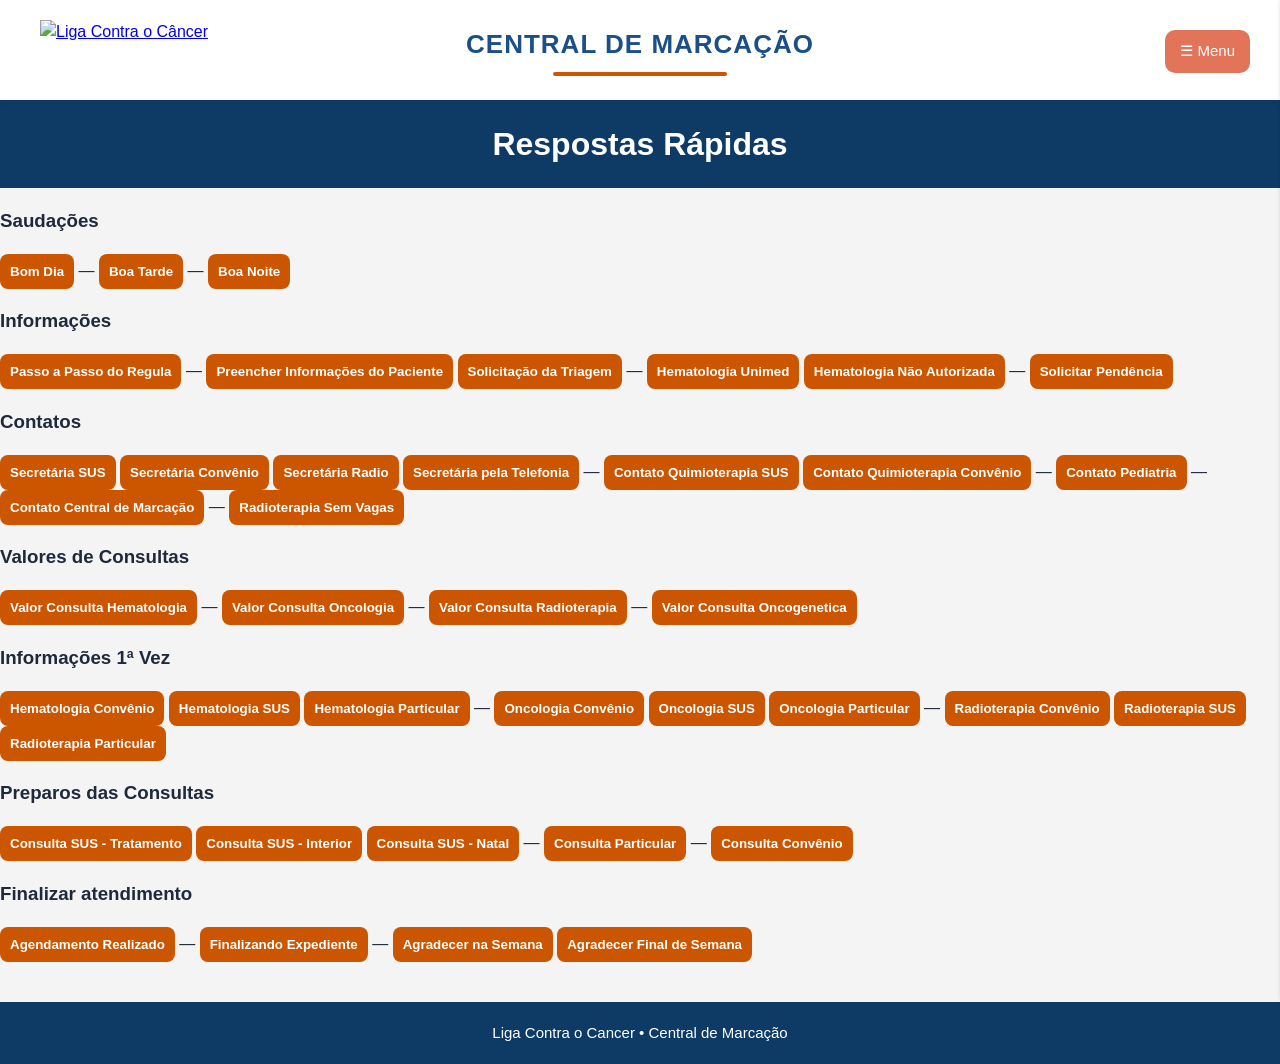
==== anotacoes.html @ 9fd3d49d "Update anotacoes.html" ====
<!DOCTYPE html>
<html lang="pt-br">
<head>
    <meta charset="UTF-8">
    <meta name="viewport" content="width=device-width, initial-scale=1.0">
    <title>Central de Marcação</title>
    <link rel="stylesheet" href="styles.css" />

    <link rel="icon" type="image/png" sizes="32x32" href="[data-uri]">

    
<header class="navbar">
    
    <!-- Logo -->
    <div class="navbar-header">
        <a class="navbar-brand" 
           href="https://rauancostadev.github.io/InfoTratamento/index.html"
           rel="noopener noreferrer">
            <img src="https://ligacontraocancer.com.br/wp-content/themes/v01/assets/img/build/liga-contra-o-cancer-footer-red.f7f3067c.png" 
                 alt="Liga Contra o Câncer" 
                 title="Liga Contra o Câncer">
        </a>
    </div>

    <!-- Título central -->
    <h1 class="titulo-central">Central de Marcação</h1>


    <!-- Botão lateral -->
<div class="side-menu-button" onclick="toggleSideMenu()">☰ Menu</div>

<!-- Menu lateral -->
<div id="side-menu" class="side-menu">
    <a href="index.html">Início</a>
    <a href="oncologia.html">Oncologia Clínica</a>
    <a href="quimioterapia.html">Quimioterapia</a>
    <a href="radioterapia.html">Radioterapia</a>
    <a href="ultrassonografia.html">Ultrassonografia</a>
    <a href="anotacoes.html">Respostas Rápidas</a>
    <a href="telefonia.html">Telefonia</a>
</div>
    
</header>

<script src="https://cdn.jsdelivr.net/npm/sweetalert2@11"></script>

</head>
<body>

<header>
<h1>Respostas Rápidas</h1>
</header>

<h3>Saudações</h3>
<div class="botoes-container">
<button onclick="copiarTexto('bomdia')">Bom Dia</button>
—
<button onclick="copiarTexto('boatarde')">Boa Tarde</button>
—
<button onclick="copiarTexto('boanoite')">Boa Noite</button>

<h3>Informações</h3>
<div class="botoes-container">
<button onclick="copiarTexto('entradaregula')">Passo a Passo do Regula</button>
—
<button onclick="copiarTexto('preencherinfopaciente')">Preencher Informações do Paciente</button>
<button onclick="copiarTexto('solicitacao')">Solicitação da Triagem</button>
—
<button onclick="copiarTexto('hematologiaunimed')">Hematologia Unimed</button>
<button onclick="copiarTexto('hematonaoautorizado')">Hematologia Não Autorizada</button>
—
<button onclick="copiarTexto('solicitarpendencia')">Solicitar Pendência</button>

<h3>Contatos</h3>
<div class="botoes-container">
<button onclick="copiarTexto('contatosecretariasus')">Secretária SUS</button>
<button onclick="copiarTexto('contatosecretariaconv')">Secretária Convênio</button>
<button onclick="copiarTexto('secretariaradio')">Secretária Radio</button>
<button onclick="copiarTexto('secretariatelefonia')">Secretária pela Telefonia</button>
—
<button onclick="copiarTexto('contatoquimioterapiasus')">Contato Quimioterapia SUS</button>
<button onclick="copiarTexto('contatoquimioterapiaconvenio')">Contato Quimioterapia Convênio</button>
—
<button onclick="copiarTexto('contatopediatria')">Contato Pediatria</button>
—
<button onclick="copiarTexto('contatocentraldemarcaçao')">Contato Central de Marcação</button>
—
<button onclick="copiarTexto('semvagaradio')">Radioterapia Sem Vagas</button>

<h3>Valores de Consultas</h3>
<div class="botoes-container">
<button onclick="copiarTexto('consultahematologia')">Valor Consulta Hematologia</button>
—
<button onclick="copiarTexto('consultaoncologia')">Valor Consulta Oncologia</button>
—
<button onclick="copiarTexto('consultaradio')">Valor Consulta Radioterapia</button>
—
<button onclick="copiarTexto('consultaoncogenetica')">Valor Consulta Oncogenetica</button>

<h3>Informações 1ª Vez</h3>
<div class="botoes-container">
<button onclick="copiarTexto('hematoconvenio')">Hematologia Convênio</button>
<button onclick="copiarTexto('hematosus')">Hematologia SUS</button>
<button onclick="copiarTexto('hematoparticular')">Hematologia Particular</button>
—
<button onclick="copiarTexto('oncoconvenio')">Oncologia Convênio</button>
<button onclick="copiarTexto('oncosus')">Oncologia SUS</button>
<button onclick="copiarTexto('oncoparticular')">Oncologia Particular</button>
—
<button onclick="copiarTexto('radioconvenio')">Radioterapia Convênio</button>
<button onclick="copiarTexto('radiosus')">Radioterapia SUS</button>
<button onclick="copiarTexto('radioparticular')">Radioterapia Particular</button>

<h3>Preparos das Consultas</h3>
<div class="botoes-container">
<button onclick="copiarTexto('consultasustratamento')">Consulta SUS - Tratamento</button>
<button onclick="copiarTexto('consultasusinterior')">Consulta SUS - Interior</button>
<button onclick="copiarTexto('consultasusnatal')">Consulta SUS - Natal</button>
—
<button onclick="copiarTexto('consultaparticular')">Consulta Particular</button>
—
<button onclick="copiarTexto('consultaconvenio')">Consulta Convênio</button>

<h3>Finalizar atendimento</h3>
<div class="botoes-container">
<button onclick="copiarTexto('agendamentofeito')">Agendamento Realizado</button>
—
<button onclick="copiarTexto('finalizandoexpediente')">Finalizando Expediente</button>
—
<button onclick="copiarTexto('agradecimentonasemana')">Agradecer na Semana</button>
<button onclick="copiarTexto('agradecimentofinaldesemana')">Agradecer Final de Semana</button>


</div>

<script>
function copiarTexto(tipo) {

  let textos = {
    bomdia: `Bom dia!
Me chamo Rauan, atendente nas especialidades de Oncologia Clínica e Hematologia.

Para iniciarmos, me informe seu nome e se a consulta seria por convênio, particular ou pelo SUS?`,

    boatarde: `Boa tarde!
Me chamo Rauan, atendente nas especialidades de Oncologia Clínica e Hematologia.

Para iniciarmos, me informe seu nome e se a consulta seria por convênio, particular ou pelo SUS?`,

    boanoite: `Boa noite!
Me chamo Rauan, atendente nas especialidades de Oncologia Clínica e Hematologia.

Para iniciarmos, me informe seu nome e se a consulta seria por convênio, particular ou pelo SUS?`,

    solicitacao: `Muito obrigado! Segue abaixo as orientações:

*As informações foram encaminhadas ao setor responsável para ser realizada a triagem.* ✅

- Favor aguardar a análise do médico.
- Após a análise, retornaremos o contato sobre a liberação da consulta.

Saiba que temos um número exclusivo para falar com nossos pacientes, caso receba uma ligação no número 3113-3400, NÃO DESLIGUE, é a LIGA CONTRA O CANCER tentando falar com você. 🤗`,

    agendamentofeito: `*Confirmado o agendamento* ✅

Teria dúvidas ou posso lhe ajudar em algo mais? 😊`,

    agradecimentonasemana: `Meus agradecimentos e lhe desejo uma ótima e abençoada semana! 🙏`,

    agradecimentofinaldesemana: `Meus agradecimentos e lhe desejo um ótimo e abençoado final de semana! 🙏`,

    agendamentofeito: `*Confirmado o agendamento* ✅

Teria dúvidas ou posso lhe ajudar em algo mais? 😊`,

    preencherinfopaciente: `*Favor preencher as seguintes informações:*
 
- *Nome completo:* 
- *CPF:* 
- *Data de nascimento:* 
- *Número de telefone:* 

- *Foi sugerido algum médico?*`,

    contatosecretariaconv: `Vitória ou Jéssica
*(84) 99413-9912* - Secretária da Oncologia/Hematologia Convênio (WhatsApp)

Segunda à sexta
*Horário de atendimento:* 07:00 às 17:00`,

    contatosecretariasus: `*(84) 4009-5573* - Secretária da Oncologia/Hematologia SUS (Apenas via Ligação)

Segunda à sexta
*Horário de atendimento:* 08:00 às 16:00`,

    contatoquimioterapiasus: `*(84) 4009-5583* - Quimioterapia SUS (Apenas via WhatsApp)

Segunda à sexta
*Horário de atendimento:* 08:00 às 16:00`,

    contatoquimioterapiaconvenio: `*(84) 98843-3323* - Quimioterapia Convênio (Apenas via WhatsApp)

Segunda à sexta
*Horário de atendimento:* 08:00 às 16:00`,

    hematonaoautorizado: `O motivo do meu contato é a respeito da solicitação da triagem, os exames foram apresentados aos médicos hematologista e a consulta não foi liberada.

Por sermos um hospital voltado ao diagnóstico de neoplasias malignas, a triagem realizada não identificou achados sugestivos de malignidade.

Contamos com a sua compreensão e qualquer dúvida, pode retornar o contato conosco, estamos à disposição.`,

    solicitarpendencia: `ENCAIXE

NOME: 
CPF: 
CTT: 

Motivo: `,

    contatopediatria: `Atendimento do setor pediátrico via WhatsApp:
*(84) 4009-5501*
Selecionar a opção 5 - Hospital Pediatria

Ou via ligação, através do número:
*(84) 4009-5688* - Pediatria

Segunda à sexta
*Horário de atendimento:* 08:00 às 16:00`,

    contatocentraldemarcaçao: `Atendimento via WhatsApp: 
*(84) 4009-5601*
Preencher as informaçoes e ao solicitar a especialidade escrever "Cirurgião Oncológico"

Ou via ligação, através do número:
*(84) 4009-5600* - Central de Marcação

Segunda à sexta
*Horário de atendimento:* 07:00 às 18:00`,

    entradaregula: `*Segue o passo a passo para dar entrada na autorização:*

1° Passo: Se dirigir na secretaria de saúde do município, portando o documento pessoal com foto e CPF.
2° Passo: Solicitando inserir a consulta, informando a especialidade, nome do médico e os dados do paciente.
3° Passo: Aguardar 20 dias. Após o prazo, retorne o contato conosco para liberarmos a autorização.

Caso a secretaria de saúde tenha dúvidas, favor, manter contato diretamente com a Sesap/RN e serão orientados.`,

    secretariatelefonia: `*Setor de Telefonia:*
Entrar em contato via ligação através do número *(84) 4009-5501*, selecionar a *opção 9* para falar com o setor de *telefonia* e em seguida, solicitar falar com a secretária
 
Segunda à sexta
*Horário de atendimento:* 08:00 às 16:00`,

    finalizandoexpediente: `Estamos finalizando as nossas operações de atendimento e contamos com sua compreensão.
    
Favor nos contatar amanhã para darmos continuidade ao atendimento. Tenha uma ótima noite!`,

    secretariaradio: `*(84) 4009-5575* - Secretária Radioterapia (Apenas via Ligação)
*(84) 4009-7433* - Secretária Radioterapia (Apenas via Ligação)

Segunda à sexta
*Horário de atendimento:* 08:00 às 16:00`,

   consultasustratamento: `*ATENÇÃO:* Paciente deverá chegar 30 minutos antes para registrar o atendimento e receber as informações necessárias para realização deste procedimento.
   
*Paciente deverá trazer no dia da consulta:*  
- Documentos pessoais, comprovante de residência em seu nome, cartão do SUS atualizado do município em que reside, encaminhamento/ficha de referência e exames anteriores, caso tenha.

*Observação:* Não precisa solicitar a autorização para esta consulta, pois o paciente segue em tratamento.`,

    consultasusnatal: `*ATENÇÃO:* Paciente deverá chegar 30 minutos antes para registrar o atendimento e receber as informações necessárias para realização deste procedimento.
    
*Paciente deverá trazer no dia da consulta:*  
- Documentos pessoais, comprovante de residência em seu nome, cartão do SUS atualizado do município de Natal, encaminhamento/ficha de referência e exames anteriores, caso tenha.`,

    consultasusinterior: `*ATENÇÃO:* Paciente deverá chegar 30 minutos antes para registrar o atendimento e receber as informações necessárias para realização deste procedimento.

*Paciente deverá trazer no dia da consulta:*  
- Documentos pessoais, comprovante de residência em seu nome, cartão do SUS atualizado do município em que reside, encaminhamento/ficha de referência e exames anteriores, caso tenha.`,

    consultaconvenio: `*ATENÇÃO:* Paciente deverá chegar 30 minutos antes para registrar o atendimento e receber as informações necessárias para realização deste procedimento.
    
*Paciente deverá trazer no dia da consulta:*  
- Documentos pessoais e exames anteriores para mostrar (caso tenha);
- Carteira do Convênio.

*Observação:* Não esquecer de agendar o seu retorno após a consulta.`,

    consultaparticular: `*ATENÇÃO:* Paciente deverá chegar 30 minutos antes para registrar o atendimento e receber as informações necessárias para realização deste procedimento.
    
*Paciente deverá trazer no dia da consulta:*  
- Documentos pessoais e exames anteriores para mostrar (caso tenha);

*Observação:* Não esquecer de agendar o seu retorno após a consulta.`,

    consultaoncologia: `A consulta oncologista clínico tem o valor de R$ 450,00, pode parcelar em ate 6 vezes, sem juros no cartão de crédito, com direito a um retorno de ate 30 dias`,

    consultahematologia: `A consulta hematologista tem o valor de R$ 450,00, pode parcelar em ate 6 vezes, sem juros no cartão de crédito, com direito a um retorno de ate 45 dias`,

    consultaradio: `A consulta radioterapeuta tem o valor de R$ 250,00, pode parcelar em ate 4 vezes, sem juros no cartão de crédito, com direito a um retorno de ate 30 dias`,

    consultaoncogenetica: `A consulta oncogeneticista tem o valor de R$ 500,00, pode parcelar em ate 6 vezes, sem juros no cartão de crédito, com direito a um retorno de ate 30 dias`,
      
    hematologiaunimed: `*Hematologia para adultos, convênio Unimed:*
Não atende gestantes;
É priorizado os pacientes oncológicos.

Para passar pela triagem, se faz necessário nos enviar via WhatsApp:
*Resultado do hemograma e o encaminhamento médico, caso tenha.*

Encaminharemos a solicitação da triagem, a médica avaliará e retornaremos o contato para informar sobre a liberação da consulta.`,

    semvagaradio: `Estamos sem vagas disponíveis, os agendamentos foram disponibilizados até o mês de agosto, porém todas as vagas já foram preenchidas.

Em casos de urgências ou mostrar exames, poderá vir presencialmente na unidade do CECAN ou manter contato *via WhatsApp* com a secretária da radioterapia, através do número *(84) 4009-5581.*

Segunda à sexta
*Horário de atendimento:* 08:00 às 16:00`,

    hematoconvenio: `Atendimentos por convênio com a hematologia, se faz necessário passar por uma triagem online. Nesta triagem solicitamos via WhatsApp o resultado do *hemograma* ou *biópsia* e, caso tenha, o *encaminhamento médico*. Após a análise dos médicos, a consulta poderá ser liberada.`,
    hematosus: `Atendimentos pelo SUS com a hematologia, se faz necessário passar por uma triagem online. Nesta triagem solicitamos via WhatsApp o resultado da *biópsia* ou *hemograma* e, caso tenha, o *encaminhamento médico*. Após a análise dos médicos, a consulta poderá ser liberada.`,
    hematoparticular: `A consulta hematologista tem o valor de R$ 450,00, pode parcelar em ate 6 vezes e o paciente tem direito ao retorno de ate 45 dias`,
      
    oncoconvenio: `Para a primeira consulta via convênio com a oncologia clínica é necessário mostrar os seus exames as secretárias da oncologia. Mediante o atendimento, elas realizam uma análise e lhe confirmam se a consulta é mesmo para a oncologia clínica ou para outra especialidade. Segue o contato:

Vitória ou Jéssica
*(84) 99413-9912* - Secretária da Oncologia/Hematologia Convênio (WhatsApp)

Segunda à sexta
*Horário de atendimento:* 07:00 às 17:00`,
    oncosus: `Atendimentos pelo SUS com a oncologia clínica, se faz necessário passar por uma triagem online. Nesta triagem solicitamos via WhatsApp o resultado da *biópsia* e, caso tenha, o *encaminhamento médico*. Após a análise dos médicos, a consulta poderá ser liberada.`,
    oncoparticular: `Para a primeira consulta via particular com a oncologia clínica é necessário mostrar os seus exames as secretárias da oncologia. Mediante o atendimento, elas realizam uma análise e lhe confirmam se a consulta é mesmo para a oncologia clínica ou para outra especialidade. Segue o contato:

Vitória ou Jéssica
*(84) 99413-9912* - Secretária da Oncologia/Hematologia Particular (WhatsApp)

Segunda à sexta
*Horário de atendimento:* 07:00 às 17:00`,
      
    radioconvenio: `Atendimentos por convênio com a radioterapia, se faz necessário nos enviar via WhatsApp o resultado da *biópsia* e *encaminhamento médico* para passar pela triagem online. Após a análise dos médicos, a consulta poderá ser liberada.`,
    radiosus: `Atendimentos pelo SUS com a radioterapia, se faz necessário nos enviar via WhatsApp o resultado da *biópsia* e *encaminhamento médico* para passar pela triagem online. Após a análise dos médicos, a consulta poderá ser liberada.`,
    radioparticular: `Solicitar no grupo de 1° vez da radioterapia, portando apenas o *encaminhamento médico*.`
  };

  if(!textos[tipo]){

Swal.fire({
icon:"error",
title:"Texto não encontrado"
});

return;

}

navigator.clipboard.writeText(textos[tipo])

.then(()=>{

Swal.fire({
toast:true,
position:'top-middle',
icon:'success',
title:'Texto copiado!',
showConfirmButton:false,
timer:2000
});

})

.catch(()=>{

Swal.fire({
icon:'error',
title:'Erro ao copiar'
});

});

}
</script>

<script>
function toggleSideMenu() {
    const menu = document.getElementById('side-menu');
    if(menu.style.right === "0px") {
        menu.style.right = "-250px"; // fecha
    } else {
        menu.style.right = "0px"; // abre
    }
}
</script>

<footer>
    Liga Contra o Cancer • Central de Marcação
</footer>    
    
</body>

</html>
---- styles.css ----
/* ================================= */
/* CSS */
/* ================================= */

:root {
    --azul-principal: #0d3b66;
    --azul-secundario: #1d5f8c;
    --vermelho: #c62828;
    --cinza: #f4f6f9;
    --cinza-medio: #cfd8dc;
    --cinza-escuro: #455a64;
    --branco: #ffffff;
    --verde-claro: #e8f5e9;
    --roxo: #6a1b9a;
    --verde: #2e7d32;
    --laranja: #CC5500;
    --cinza-preto: #1f1f1f;
    --azul: #1a4f88;
    --azul-claro: #e3f2fd;
    --laranja-claro: #fff3e0;
    --roxo-claro: #f3e5f5;

    --primary: #4f46e5;
    --primary-light: #eef2ff;
    --bg: #f8fafc;
    --card-bg: #ffffff;
    --text-main: #1e293b;
    --text-muted: #64748b;
    --border: #e2e8f0;
    --accent: #2b7cff;
}

body {
    margin: 0;
    padding: 0;
    font-family: 'Helvetica Neue', Arial, sans-serif;
    background-color: var(--cinza);
    color: #333;
}

h2 {
    margin-bottom: 20px;
}

/* ================================= */
/* BOTÕES GERAIS */
/* ================================= */

.botoes-container {
    display: block; /* corrigido */
    grid-template-columns: repeat(auto-fill, minmax(150px, 1fr));
    gap: 10px;
}

button {
    padding: 10px;
    border: none;
    border-radius: 8px;
    background-color: #CC5500;
    color: white;
    font-weight: bold;
    cursor: pointer;
    transition: all 0.3s ease;
}

button:hover {
    background-color: #1a4f88;
    transform: scale(1.03);
}

/* ================================= */
/* NAVBAR */
/* ================================= */

.navbar {
    display: flex;
    justify-content: space-between;
    align-items: center;
    padding: 20px 40px;
    background-color: #ffffff;
    box-shadow: 0 2px 6px rgba(0,0,0,0.05);
    position: relative;
}

.navbar-header img {
    display: block;
    height: 60px;
}

.titulo-central {
    font-size: 26px;
    font-weight: 700;
    color: #1a4f88;
    text-align: center;
    letter-spacing: 1px;
    text-transform: uppercase;
    position: absolute;
    left: 50%;
    transform: translateX(-50%);
}

.titulo-central::after {
    content: "";
    display: block;
    width: 50%;
    height: 4px;
    background-color: #CC5500;
    margin: 8px auto 0;
    border-radius: 4px;
}

.nav-links {
    list-style: none;
    display: flex;
    gap: 50px;
    margin: 0;
    padding: 0;
}

.nav-links li a {
    text-decoration: none;
    color: #1a4f88;
    font-weight: 600;
    transition: 0.3s;
}

.nav-links li a:hover {
    color: #CC5500;
}

/* ================================= */
/* RESPONSIVO NAVBAR */
/* ================================= */

@media (max-width: 900px) {
    .navbar {
        flex-direction: column;
        align-items: flex-start;
        padding: 20px;
    }

    .titulo-central {
        position: static;
        transform: none;
        margin: 15px 0;
        text-align: center;
        width: 100%;
    }

    .nav-links {
        flex-direction: column;
        gap: 10px;
        width: 100%;
    }
}

/* ================================= */
/* RADIOTERAPIA - HOSPITAL PREMIUM */
/* ================================= */

.radioterapia-section {
    margin: 80px 60px;
}

.section-header {
    margin-bottom: 40px;
}

.section-title {
    font-size: 32px;
    font-weight: 700;
    color: #CC5500;
    margin-bottom: 8px;
}

.section-subtitle {
    font-size: 16px;
    color: #666;
}

/* ================================= */
/* FILTRO PREMIUM */
/* ================================= */

.filtro-container {
    display: flex;
    gap: 20px;
    margin-bottom: 40px;
    border-bottom: 2px solid #e5eaf1;
    padding-bottom: 15px;
}

.filtro-btn {
    background: none;
    border: none;
    font-size: 15px;
    font-weight: 600;
    color: #1a4f88;
    padding: 8px 4px;
    cursor: pointer;
    position: relative;
    transition: 0.3s ease;
}

.filtro-btn::after {
    content: "";
    position: absolute;
    bottom: -17px;
    left: 0;
    width: 0%;
    height: 3px;
    background-color: #CC5500;
    transition: 0.3s ease;
}

.filtro-btn:hover::after,
.filtro-btn.active::after {
    width: 100%;
}

.filtro-btn.active {
    color: #CC5500;
}

/* ================================= */
/* GRID MÉDICOS */
/* ================================= */

.atendimento-grid {
    display: grid;
    grid-template-columns: repeat(auto-fit, minmax(265px, 1fr));
    gap: 30px;
}

/* ================================= */
/* CARD MÉDICO */
/* ================================= */

.medico-card {
    background: #ffffff;
    padding: 30px;
    border-radius: 16px;
    box-shadow: 0 8px 20px rgba(0,0,0,0.06);
    position: relative;
    transition: all 0.35s ease;
    border: 1px solid #eef2f7;
}

.medico-card:hover {
    transform: translateY(-6px);
    box-shadow: 0 12px 28px rgba(0,0,0,0.08);
}

.medico-nome {
    font-size: 20px;
    font-weight: 600;
    color: #1a4f88;
    margin-bottom: 12px;
}

.medico-turno {
    font-size: 15px;
    color: #555;
    line-height: 1.3;
}

.medico-info {
    display: block;
    margin-top: 2px;
    font-weight: 600;
    color: #CC5500;
}

/* ================================= */
/* BADGES */
/* ================================= */

.categoria-badge {
    position: absolute;
    top: 20px;
    right: 20px;
    font-size: 12px;
    font-weight: 700;
    padding: 5px 12px;
    border-radius: 20px;
    letter-spacing: 0.5px;
}

.categoria-badge.sus {
    background-color: #e3f2fd;
    color: #1a4f88;
}

.categoria-badge.convenio {
    background-color: #fff3e0;
    color: #CC5500;
}

.categoria-badge.residentes {
    background-color: #f3e5f5;
    color: #6a1b9a;
}

/* ================================= */
/* UTIL */
/* ================================= */

.hidden {
    display: none !important;
}

/* ================================= */
/* RESPONSIVO SEÇÃO */
/* ================================= */

@media (max-width: 768px) {
    .radioterapia-section {
        margin: 60px 20px;
    }

    .section-title {
        font-size: 24px;
    }

}

header {
    background: var(--azul-principal);
    color: white;
    padding: 20px;
    text-align: center;
}

header h1 {
    margin: 0;
}

.container {
    width: 95%;
    max-width: 1200px;
    margin: 30px auto;
}

.filtros {
    background: var(--branco);
    padding: 20px;
    border-radius: 8px;
    box-shadow: 0 3px 10px rgba(0,0,0,0.05);
    margin-bottom: 25px;
}

.filtros input, .filtros select {
    padding: 10px;
    width: 100%;
    max-width: 300px;
    margin: 5px 10px 5px 0;
    border-radius: 6px;
    border: 1px solid #ccc;
}

.grid {
    display: grid;
    grid-template-columns: repeat(auto-fill, minmax(280px, 1fr));
    gap: 15px;
}

.card {
    background: white;
    padding: 15px;
    border-radius: 8px;
    border-left: 6px solid var(--azul-secundario);
    box-shadow: 0 3px 8px rgba(0,0,0,0.05);
    transition: 0.2s;
}

.card:hover {
    transform: translateY(-3px);
}

.card h3 {
    margin: 0 0 8px 0;
    font-size: 16px;
    color: var(--azul-principal);
}

.card p {
    margin: 4px 0;
    font-size: 14px;
}

.base {
    background: var(--branco);
    padding: 15px;
    border-radius: 8px;
    box-shadow: 0 3px 8px rgba(0,0,0,0.05);
    transition: 0.2s;
}

.liga { border-left: 6px solid var(--laranja); }
.hla  { border-left: 6px solid var(--vermelho); }
.cecan { border-left: 6px solid var(--verde); }
.pol { border-left: 6px solid var(--azul-secundario); }
.hos { border-left: 6px solid var(--cinza-medio); }
.azul { border-left: 6px solid var(--azul); }
.laranja { border-left: 6px solid var(--laranja); }
.roxo { border-left: 6px solid var(--roxo); }

.badge {
    display: inline-block;
    padding: 4px 8px;
    font-size: 12px;
    border-radius: 20px;
    background: var(--azul-claro);
    color: var(--azul-principal);
    margin-top: 5px;
}

footer {
    margin-top: 40px;
    padding: 20px;
    text-align: center;
    background: var(--azul-principal);
    color: white;
    font-size: 15px;
}

.hero{
    text-align:center;
    padding:60px 20px;
}

.hero h2{
    font-size:36px;
    color:#0d3b66;
}

.hero p{
    color:#666;
}

.atalhos{
    display:grid;
    grid-template-columns:repeat(auto-fit,minmax(250px,1fr));
    gap:20px;
    max-width:900px;
    margin:40px auto;
}

.atalho-card{
    background:white;
    padding:30px;
    border-radius:12px;
    text-align:center;
    text-decoration:none;
    font-weight:bold;
    color:#0d3b66;
    box-shadow:0 4px 15px rgba(0,0,0,0.08);
}

.atalho-card:hover{
    transform:translateY(-5px);
}

/* Botão lateral fixo */
.side-menu-button {
    position: fixed;
    top: 30px;
    right: 30px;
    background-color: #E27559;
    color: white;
    padding: 10px 15px;
    cursor: pointer;
    border-radius: 10px;
    z-index: 1001;
    font-size: 15px;
}

/* Menu lateral escondido inicialmente */
.side-menu {
    position: fixed;
    top: 0;
    right: -250px; /* escondido fora da tela */
    width: 250px;
    height: 100%;
    background-color: white;
    padding-top: 100px;
    transition: right 0.3s ease;
    box-shadow: 2px 0 5px rgba(0,0,0,0.3);
    z-index: 1000;
}

/* Links do menu lateral */
.side-menu a {
    display: block;
    padding: 15px 25px;
    text-decoration: none;
    color: #1d3557;
    font-weight: bold;
    transition: background 0.2s;
}

.side-menu a:hover {
    background-color: #a8dadc;
    color: #1d3557;
}


.search{
padding:8px 12px;
border-radius:6px;
border:none;
}

.container{
padding:25px;
}

.grid{
display:grid;
grid-template-columns:repeat(auto-fit,minmax(260px,1fr));
gap:20px;
}

.card{
background:white;
border-radius:10px;
padding:18px;
box-shadow:0 3px 8px rgba(0,0,0,0.08);
transition:.2s;
}

.card:hover{
transform:translateY(-4px);
}

.card h2{
font-size:16px;
color:#34495e;
margin-bottom:10px;
}

.card ul{
list-style:none;
}

.card li{
padding:6px;
cursor:pointer;
border-radius:4px;
}

.card li:hover{
background:#eef4ff;
}

.count{
font-size:12px;
color:#777;
margin-bottom:8px;
}

.hidden{
display:none;
}

/* página médico */

.profile{
max-width:700px;
margin:auto;
background:white;
padding:30px;
border-radius:10px;
box-shadow:0 3px 10px rgba(0,0,0,0.1);
}

.profile h2{
margin-bottom:10px;
}

.badge1 {
display:inline-block;
background: var(--azul-principal);
color:white;
padding:6px 10px;
border-radius:6px;
margin:5px 5px 0 0;
font-size:13px;
}

.back{
margin-bottom:20px;
background: var(--azul-principal);
color:white;
border:none;
padding:8px 14px;
border-radius:6px;
cursor:pointer;
}

.card li{
font-size:15px;
font-weight:600;
background:#f4f6ff;
padding:6px 10px;
border-radius:6px;
margin:6px 0;
cursor:pointer;
transition:0.2s;
}

.card li:hover{
background:#e1e7ff;
transform:scale(1.03);
}

/* CSS da Ultrassonografia */
body {
            margin: 0;
            padding: 0;
            background: var(--bg);
            color: var(--text-main);
            font-family: 'Plus Jakarta Sans', sans-serif;
            line-height: 1.5;
        }

        /* Header & Logo */
.header {
            display: flex;
            justify-content: space-between;
            align-items: center;
            padding: 1rem 5%;
            background: white;
            border-bottom: 1px solid var(--border);
            position: sticky;
            top: 0;
            z-index: 100;
        }

        .logo-area { display: flex; align-items: center; gap: 10px; }
        .logo-icon { 
            background: var(--primary); 
            color: white; 
            padding: 8px; 
            border-radius: 8px;
            font-weight: bold;
            font-size: 0.9rem;
        }

        /* Hero Section */
   .hero {
            text-align: center;
            padding: 40px 20px 20px;
            max-width: 800px;
            margin: 0 auto;
        }

        .hero h1 {
            font-size: 2.2rem;
            margin: 20px 0 10px;
            color: #0f172a;
        }

        .hero h1 b { color: var(--primary); }

        /* Search & Filters */
     .controls-container {
            max-width: 800px;
            margin: 0 auto 30px;
            padding: 0 20px;
            display: flex;
            flex-direction: column;
            gap: 15px;
        }

        .search-wrapper {
            position: relative;
            width: 100%;
        }

        input.search {
            width: 91%;
            padding: 14px 20px 14px 50px;
            border-radius: 12px;
            border: 1px solid var(--border);
            font-size: 1rem;
            box-shadow: 0 4px 6px -1px rgba(0,0,0,0.05);
            outline: none;
            transition: 0.2s;
        }

        input.search:focus { border-color: var(--primary); box-shadow: 0 0 0 4px var(--primary-light); }

        .search-wrapper::before {
            content: "🔍";
            position: absolute;
            left: 18px;
            top: 50%;
            transform: translateY(-50%);
            opacity: 0.5;
        }

       select.filter {
            padding: 12px;
            border-radius: 1px;
            border: 1px solid var(--border);
            background: white;
            color: var(--text-main);
            font-size: 0.9rem;
            cursor: pointer;
        }

        /* Categories */
        .categories {
            display: flex;
            justify-content: center;
            gap: 8px;
            flex-wrap: wrap;
            margin-bottom: 40px;
            padding: 0 5%;
        }

        .cat-btn {
            padding: 8px 14px;
            border-radius: 10px;
            border: 1px solid var(--border);
            background: white;
            cursor: pointer;
            font-size: 0.85rem;
            font-weight: 500;
            color: var(--text-muted);
            transition: 0.2s;
        }

        .cat-btn.active { background: var(--primary); color: white; border-color: var(--primary); }

        /* Grid Results */
        main {
            display: grid;
            grid-template-columns: repeat(auto-fill, minmax(300px, 1fr));
            gap: 20px;
            padding: 0 5% 60px;
        }

        .card1 {
            background: var(--card-bg);
            border-radius: 16px;
            padding: 24px;
            border: 1px solid var(--border);
            border-left: 6px solid var(--border);
            box-shadow: 0 3px 8px rgba(0,0,0,0.05);
            transition: 0.3s;
            cursor: pointer;
            display: flex;
            flex-direction: column;
            justify-content: space-between;
            min-height: 180px;
        }

        .card1:hover {
            transform: translateY(-10px);
            box-shadow: 0 15px 30px -5px rgba(0,0,0,0.08);
            border-color: var(--primary);
        }

        .category-tag {
            font-size: 10px;
            text-transform: uppercase;
            font-weight: 700;
            padding: 4px 10px;
            border-radius: 6px;
            background: #f1f5f9;
            color: var(--text-muted);
            margin-bottom: 12px;
            display: inline-block;
        }

        .card h3 {
            font-size: 0.95rem;
            margin: 0 0 15px;
            color: #1e293b;
            line-height: 1.4;
        }

        .med-count {
            display: inline-flex;
            align-items: center;
            gap: 6px;
            background: #f8fafc;
            padding: 6px 12px;
            border-radius: 20px;
            font-size: 0.75rem;
            color: var(--primary);
            font-weight: 600;
            border: 1px solid var(--border);
        }

        /* Modal */
        .modal {
            position: fixed;
            inset: 0;
            background: rgba(15, 23, 42, 0.6);
            backdrop-filter: blur(4px);
            display: none;
            justify-content: center;
            align-items: center;
            z-index: 9999;
            padding: 20px;
        }

        .modal-content {
            background: white;
            width: 100%;
            max-width: 500px;
            border-radius: 20px;
            padding: 30px;
            position: relative;
            max-height: 90vh;
            display: flex;
            flex-direction: column;
        }

        .close-btn {
            position: absolute;
            top: 15px;
            right: 20px;
            cursor: pointer;
            font-size: 1.8rem;
            color: var(--text-muted);
        }

        .prof-list {
            margin-top: 20px;
            overflow-y: auto;
        }

        .prof-item {
            padding: 12px;
            border-bottom: 1px solid #f1f5f9;
            display: flex;
            align-items: center;
            gap: 10px;
            font-size: 0.9rem;
        }

        .prof-item:before {
            content: "👨‍⚕️";
            font-size: 1rem;
            background: var(--primary-light);
            color: var(--primary);
            padding: 2px 5px;
            border-radius: 4px;
            font-weight: bold;
        }

        /* Quimioterapia */
        body { font-family: sans-serif; background-color: #f4f4f4; margin: 0; padding: 0; }
        ul { list-style: none; padding: 0; }
        li { padding: 8px 0; border-bottom: 1px solid #eee; cursor: pointer; transition: 0.2s; }
        li:hover { color: #d32f2f; padding-left: 5px; }
        .hidden { display: none; }
        .badge-obs { background: #fff3e0; color: #e65100; padding: 2px 6px; border-radius: 4px; font-size: 0.8rem; display: block; margin-top: 4px; }
        .intervalo { font-weight: bold; color: #2e7d32; display: block; margin-top: 2px; }
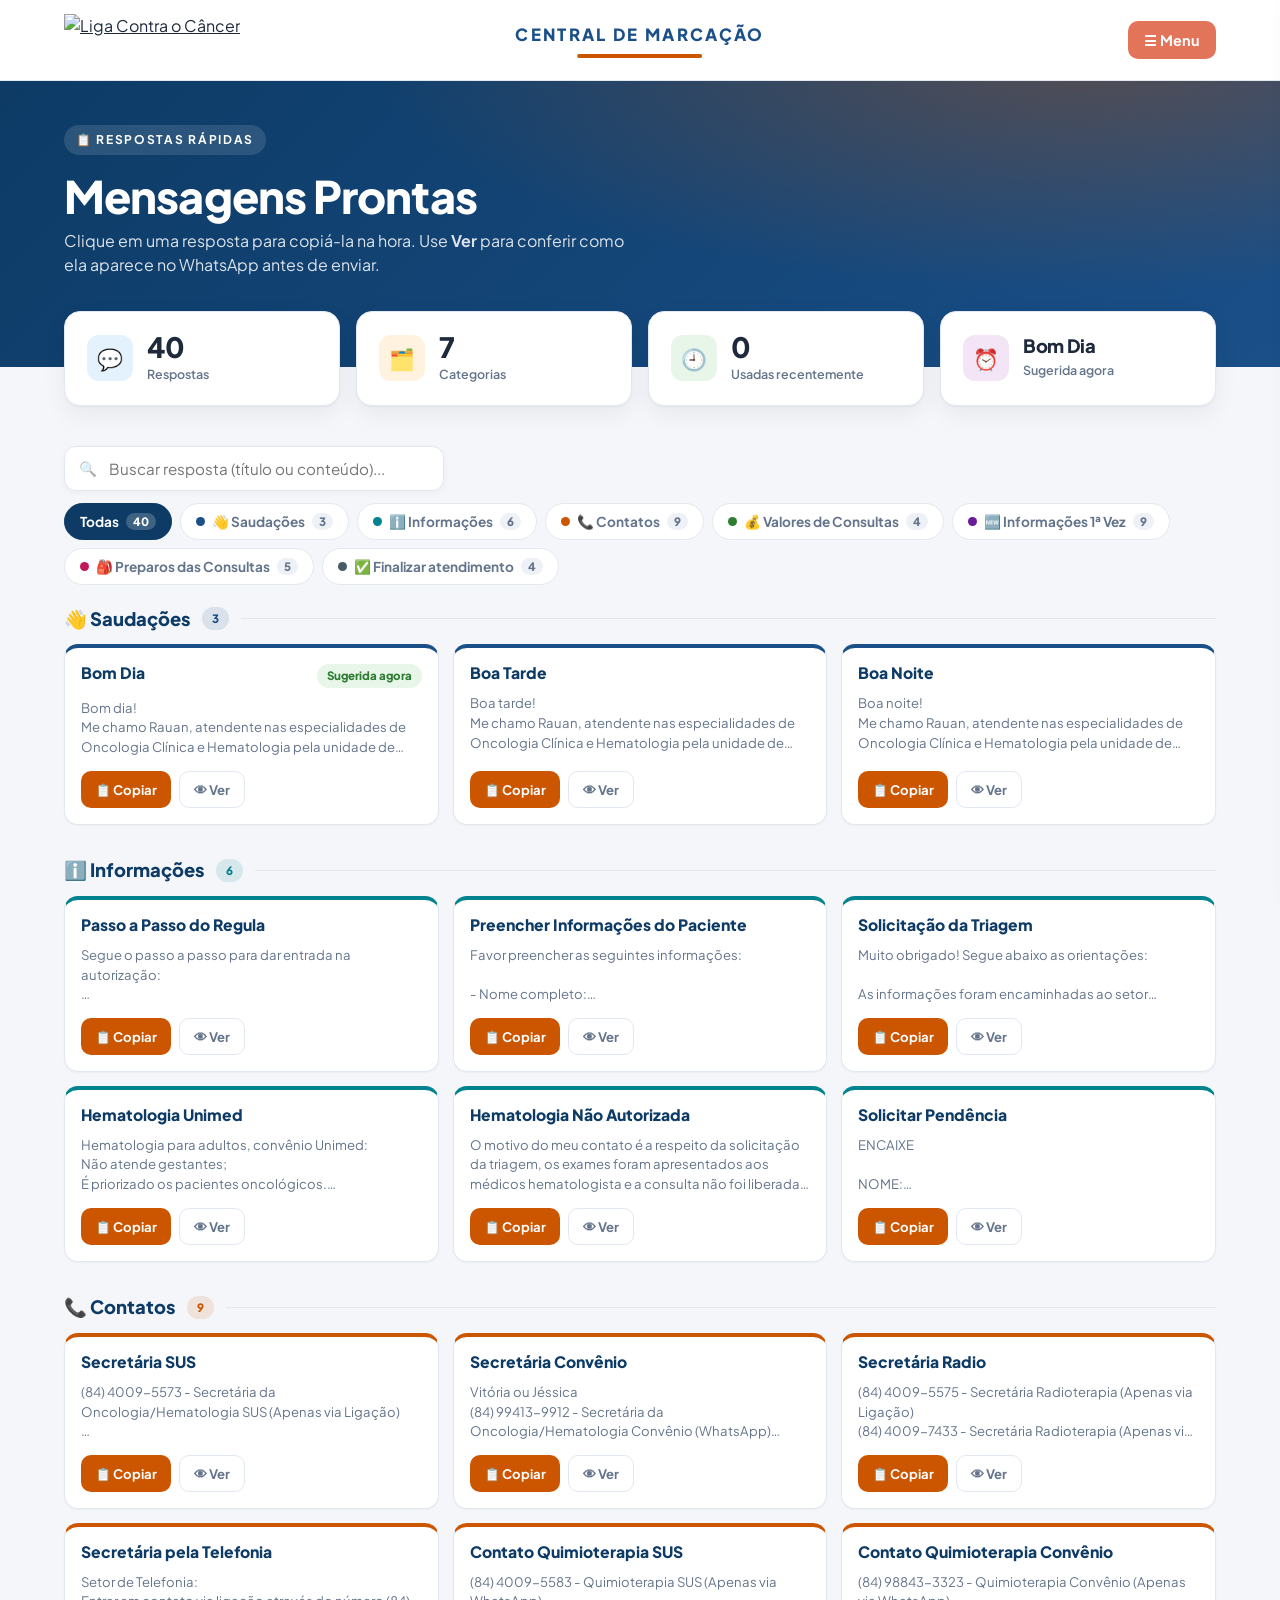
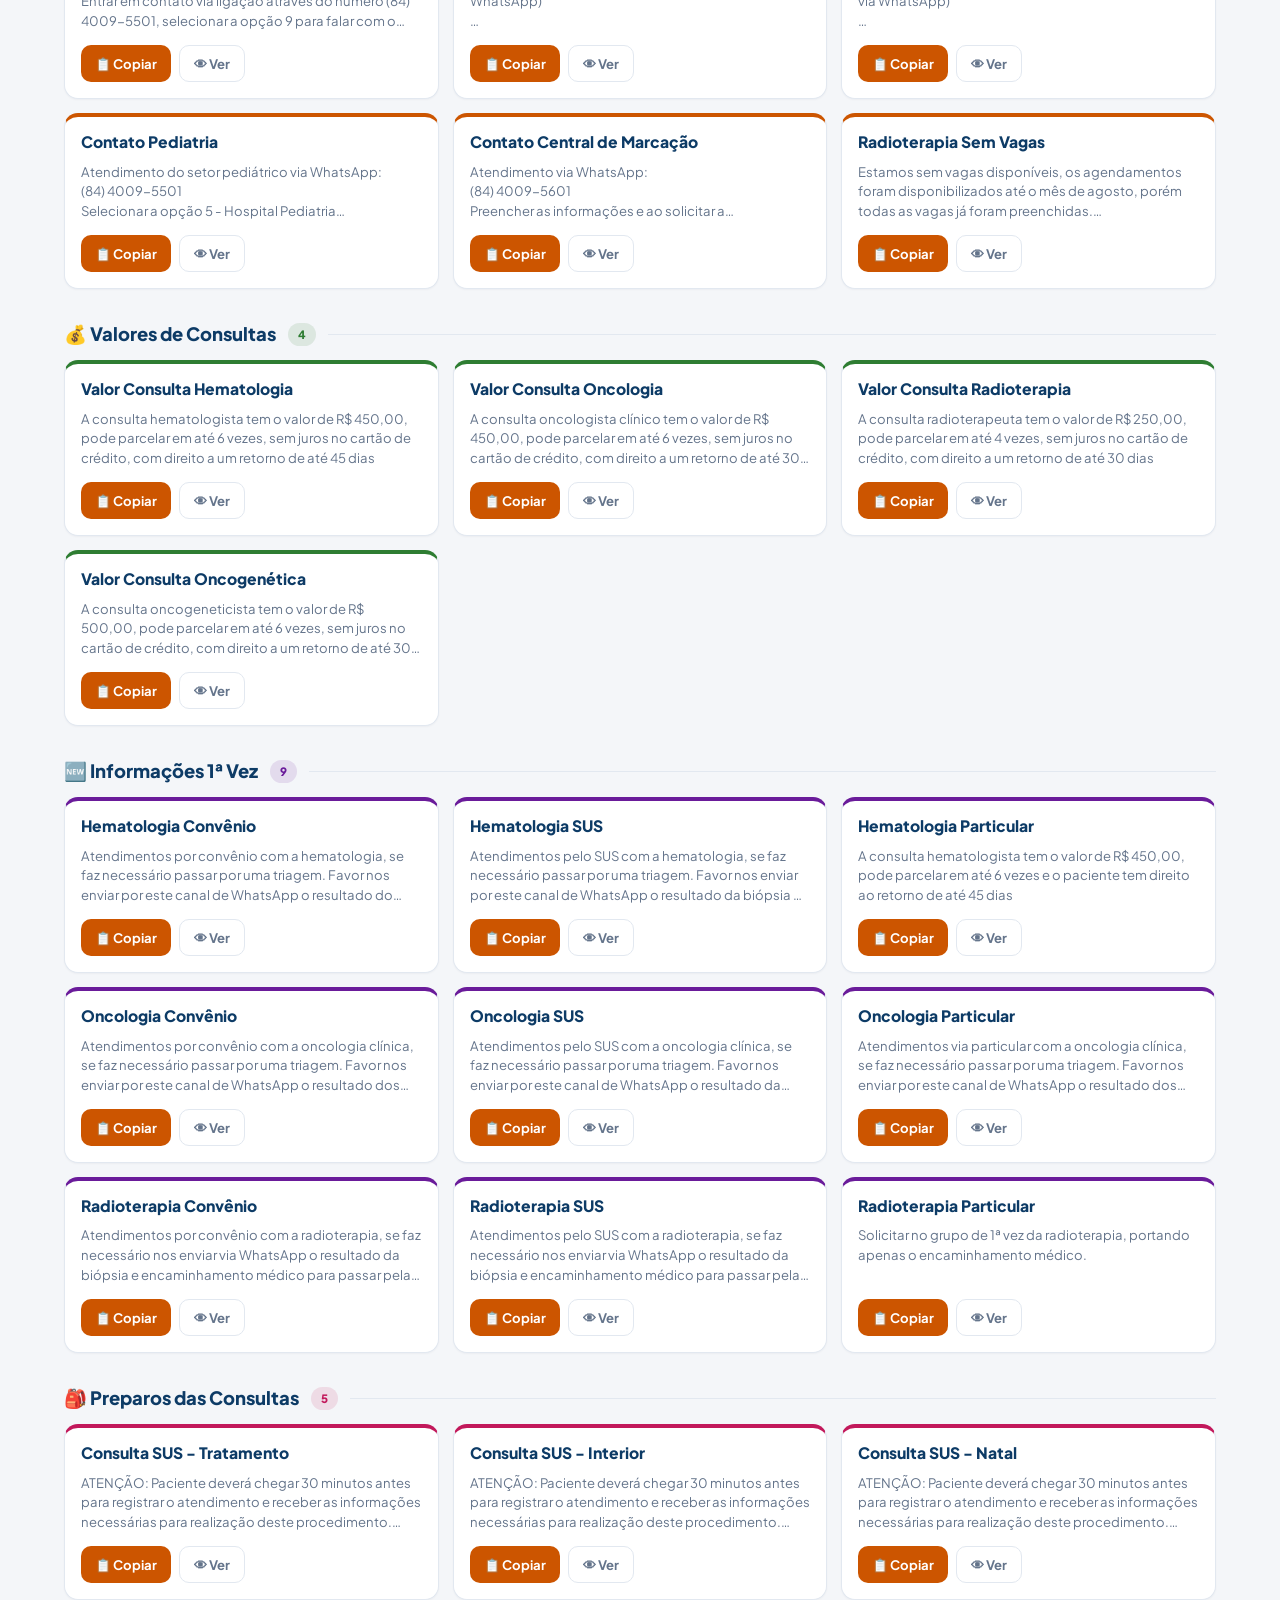
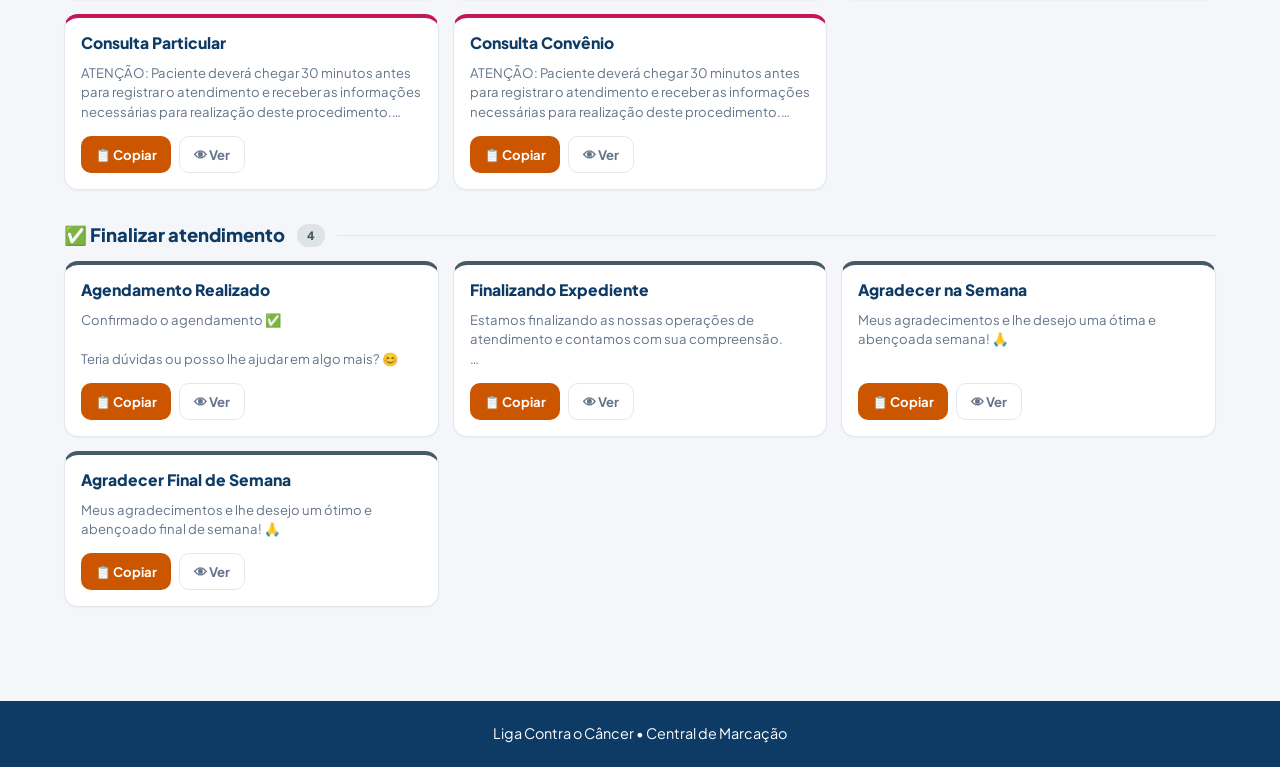
==== commit cc80d176: "Add files via upload" ====
--- a/anotacoes.html
+++ b/anotacoes.html
@@ -1,417 +1,556 @@
-<!DOCTYPE html>
-<html lang="pt-br">
-<head>
-    <meta charset="UTF-8">
-    <meta name="viewport" content="width=device-width, initial-scale=1.0">
-    <title>Central de Marcação</title>
-    <link rel="stylesheet" href="styles.css" />
-
-    <link rel="icon" type="image/png" sizes="32x32" href="[data-uri]">
-
-    
-<header class="navbar">
-    
-    <!-- Logo -->
-    <div class="navbar-header">
-        <a class="navbar-brand" 
-           href="https://rauancostadev.github.io/InfoTratamento/index.html"
-           rel="noopener noreferrer">
-            <img src="https://ligacontraocancer.com.br/wp-content/themes/v01/assets/img/build/liga-contra-o-cancer-footer-red.f7f3067c.png" 
-                 alt="Liga Contra o Câncer" 
-                 title="Liga Contra o Câncer">
-        </a>
-    </div>
-
-    <!-- Título central -->
-    <h1 class="titulo-central">Central de Marcação</h1>
-
-
-    <!-- Botão lateral -->
-<div class="side-menu-button" onclick="toggleSideMenu()">☰ Menu</div>
-
-<!-- Menu lateral -->
-<div id="side-menu" class="side-menu">
-    <a href="index.html">Início</a>
-    <a href="oncologia.html">Oncologia Clínica</a>
-    <a href="quimioterapia.html">Quimioterapia</a>
-    <a href="radioterapia.html">Radioterapia</a>
-    <a href="ultrassonografia.html">Ultrassonografia</a>
-    <a href="anotacoes.html">Respostas Rápidas</a>
-    <a href="telefonia.html">Telefonia</a>
-</div>
-    
-</header>
-
-<script src="https://cdn.jsdelivr.net/npm/sweetalert2@11"></script>
-
-</head>
-<body>
-
-<header>
-<h1>Respostas Rápidas</h1>
-</header>
-
-<h3>Saudações</h3>
-<div class="botoes-container">
-<button onclick="copiarTexto('bomdia')">Bom Dia</button>
-—
-<button onclick="copiarTexto('boatarde')">Boa Tarde</button>
-—
-<button onclick="copiarTexto('boanoite')">Boa Noite</button>
-
-<h3>Informações</h3>
-<div class="botoes-container">
-<button onclick="copiarTexto('entradaregula')">Passo a Passo do Regula</button>
-—
-<button onclick="copiarTexto('preencherinfopaciente')">Preencher Informações do Paciente</button>
-<button onclick="copiarTexto('solicitacao')">Solicitação da Triagem</button>
-—
-<button onclick="copiarTexto('hematologiaunimed')">Hematologia Unimed</button>
-<button onclick="copiarTexto('hematonaoautorizado')">Hematologia Não Autorizada</button>
-—
-<button onclick="copiarTexto('solicitarpendencia')">Solicitar Pendência</button>
-
-<h3>Contatos</h3>
-<div class="botoes-container">
-<button onclick="copiarTexto('contatosecretariasus')">Secretária SUS</button>
-<button onclick="copiarTexto('contatosecretariaconv')">Secretária Convênio</button>
-<button onclick="copiarTexto('secretariaradio')">Secretária Radio</button>
-<button onclick="copiarTexto('secretariatelefonia')">Secretária pela Telefonia</button>
-—
-<button onclick="copiarTexto('contatoquimioterapiasus')">Contato Quimioterapia SUS</button>
-<button onclick="copiarTexto('contatoquimioterapiaconvenio')">Contato Quimioterapia Convênio</button>
-—
-<button onclick="copiarTexto('contatopediatria')">Contato Pediatria</button>
-—
-<button onclick="copiarTexto('contatocentraldemarcaçao')">Contato Central de Marcação</button>
-—
-<button onclick="copiarTexto('semvagaradio')">Radioterapia Sem Vagas</button>
-
-<h3>Valores de Consultas</h3>
-<div class="botoes-container">
-<button onclick="copiarTexto('consultahematologia')">Valor Consulta Hematologia</button>
-—
-<button onclick="copiarTexto('consultaoncologia')">Valor Consulta Oncologia</button>
-—
-<button onclick="copiarTexto('consultaradio')">Valor Consulta Radioterapia</button>
-—
-<button onclick="copiarTexto('consultaoncogenetica')">Valor Consulta Oncogenetica</button>
-
-<h3>Informações 1ª Vez</h3>
-<div class="botoes-container">
-<button onclick="copiarTexto('hematoconvenio')">Hematologia Convênio</button>
-<button onclick="copiarTexto('hematosus')">Hematologia SUS</button>
-<button onclick="copiarTexto('hematoparticular')">Hematologia Particular</button>
-—
-<button onclick="copiarTexto('oncoconvenio')">Oncologia Convênio</button>
-<button onclick="copiarTexto('oncosus')">Oncologia SUS</button>
-<button onclick="copiarTexto('oncoparticular')">Oncologia Particular</button>
-—
-<button onclick="copiarTexto('radioconvenio')">Radioterapia Convênio</button>
-<button onclick="copiarTexto('radiosus')">Radioterapia SUS</button>
-<button onclick="copiarTexto('radioparticular')">Radioterapia Particular</button>
-
-<h3>Preparos das Consultas</h3>
-<div class="botoes-container">
-<button onclick="copiarTexto('consultasustratamento')">Consulta SUS - Tratamento</button>
-<button onclick="copiarTexto('consultasusinterior')">Consulta SUS - Interior</button>
-<button onclick="copiarTexto('consultasusnatal')">Consulta SUS - Natal</button>
-—
-<button onclick="copiarTexto('consultaparticular')">Consulta Particular</button>
-—
-<button onclick="copiarTexto('consultaconvenio')">Consulta Convênio</button>
-
-<h3>Finalizar atendimento</h3>
-<div class="botoes-container">
-<button onclick="copiarTexto('agendamentofeito')">Agendamento Realizado</button>
-—
-<button onclick="copiarTexto('finalizandoexpediente')">Finalizando Expediente</button>
-—
-<button onclick="copiarTexto('agradecimentonasemana')">Agradecer na Semana</button>
-<button onclick="copiarTexto('agradecimentofinaldesemana')">Agradecer Final de Semana</button>
-
-
-</div>
-
-<script>
-function copiarTexto(tipo) {
-
-  let textos = {
-    bomdia: `Bom dia!
-Me chamo Rauan, atendente nas especialidades de Oncologia Clínica e Hematologia.
-
-Para iniciarmos, me informe seu nome e se a consulta seria por convênio, particular ou pelo SUS?`,
-
-    boatarde: `Boa tarde!
-Me chamo Rauan, atendente nas especialidades de Oncologia Clínica e Hematologia.
-
-Para iniciarmos, me informe seu nome e se a consulta seria por convênio, particular ou pelo SUS?`,
-
-    boanoite: `Boa noite!
-Me chamo Rauan, atendente nas especialidades de Oncologia Clínica e Hematologia.
-
-Para iniciarmos, me informe seu nome e se a consulta seria por convênio, particular ou pelo SUS?`,
-
-    solicitacao: `Muito obrigado! Segue abaixo as orientações:
-
-*As informações foram encaminhadas ao setor responsável para ser realizada a triagem.* ✅
-
-- Favor aguardar a análise do médico.
-- Após a análise, retornaremos o contato sobre a liberação da consulta.
-
-Saiba que temos um número exclusivo para falar com nossos pacientes, caso receba uma ligação no número 3113-3400, NÃO DESLIGUE, é a LIGA CONTRA O CANCER tentando falar com você. 🤗`,
-
-    agendamentofeito: `*Confirmado o agendamento* ✅
-
-Teria dúvidas ou posso lhe ajudar em algo mais? 😊`,
-
-    agradecimentonasemana: `Meus agradecimentos e lhe desejo uma ótima e abençoada semana! 🙏`,
-
-    agradecimentofinaldesemana: `Meus agradecimentos e lhe desejo um ótimo e abençoado final de semana! 🙏`,
-
-    agendamentofeito: `*Confirmado o agendamento* ✅
-
-Teria dúvidas ou posso lhe ajudar em algo mais? 😊`,
-
-    preencherinfopaciente: `*Favor preencher as seguintes informações:*
- 
-- *Nome completo:* 
-- *CPF:* 
-- *Data de nascimento:* 
-- *Número de telefone:* 
-
-- *Foi sugerido algum médico?*`,
-
-    contatosecretariaconv: `Vitória ou Jéssica
-*(84) 99413-9912* - Secretária da Oncologia/Hematologia Convênio (WhatsApp)
-
-Segunda à sexta
-*Horário de atendimento:* 07:00 às 17:00`,
-
-    contatosecretariasus: `*(84) 4009-5573* - Secretária da Oncologia/Hematologia SUS (Apenas via Ligação)
-
-Segunda à sexta
-*Horário de atendimento:* 08:00 às 16:00`,
-
-    contatoquimioterapiasus: `*(84) 4009-5583* - Quimioterapia SUS (Apenas via WhatsApp)
-
-Segunda à sexta
-*Horário de atendimento:* 08:00 às 16:00`,
-
-    contatoquimioterapiaconvenio: `*(84) 98843-3323* - Quimioterapia Convênio (Apenas via WhatsApp)
-
-Segunda à sexta
-*Horário de atendimento:* 08:00 às 16:00`,
-
-    hematonaoautorizado: `O motivo do meu contato é a respeito da solicitação da triagem, os exames foram apresentados aos médicos hematologista e a consulta não foi liberada.
-
-Por sermos um hospital voltado ao diagnóstico de neoplasias malignas, a triagem realizada não identificou achados sugestivos de malignidade.
-
-Contamos com a sua compreensão e qualquer dúvida, pode retornar o contato conosco, estamos à disposição.`,
-
-    solicitarpendencia: `ENCAIXE
-
-NOME: 
-CPF: 
-CTT: 
-
-Motivo: `,
-
-    contatopediatria: `Atendimento do setor pediátrico via WhatsApp:
-*(84) 4009-5501*
-Selecionar a opção 5 - Hospital Pediatria
-
-Ou via ligação, através do número:
-*(84) 4009-5688* - Pediatria
-
-Segunda à sexta
-*Horário de atendimento:* 08:00 às 16:00`,
-
-    contatocentraldemarcaçao: `Atendimento via WhatsApp: 
-*(84) 4009-5601*
-Preencher as informaçoes e ao solicitar a especialidade escrever "Cirurgião Oncológico"
-
-Ou via ligação, através do número:
-*(84) 4009-5600* - Central de Marcação
-
-Segunda à sexta
-*Horário de atendimento:* 07:00 às 18:00`,
-
-    entradaregula: `*Segue o passo a passo para dar entrada na autorização:*
-
-1° Passo: Se dirigir na secretaria de saúde do município, portando o documento pessoal com foto e CPF.
-2° Passo: Solicitando inserir a consulta, informando a especialidade, nome do médico e os dados do paciente.
-3° Passo: Aguardar 20 dias. Após o prazo, retorne o contato conosco para liberarmos a autorização.
-
-Caso a secretaria de saúde tenha dúvidas, favor, manter contato diretamente com a Sesap/RN e serão orientados.`,
-
-    secretariatelefonia: `*Setor de Telefonia:*
-Entrar em contato via ligação através do número *(84) 4009-5501*, selecionar a *opção 9* para falar com o setor de *telefonia* e em seguida, solicitar falar com a secretária
- 
-Segunda à sexta
-*Horário de atendimento:* 08:00 às 16:00`,
-
-    finalizandoexpediente: `Estamos finalizando as nossas operações de atendimento e contamos com sua compreensão.
-    
-Favor nos contatar amanhã para darmos continuidade ao atendimento. Tenha uma ótima noite!`,
-
-    secretariaradio: `*(84) 4009-5575* - Secretária Radioterapia (Apenas via Ligação)
-*(84) 4009-7433* - Secretária Radioterapia (Apenas via Ligação)
-
-Segunda à sexta
-*Horário de atendimento:* 08:00 às 16:00`,
-
-   consultasustratamento: `*ATENÇÃO:* Paciente deverá chegar 30 minutos antes para registrar o atendimento e receber as informações necessárias para realização deste procedimento.
-   
-*Paciente deverá trazer no dia da consulta:*  
-- Documentos pessoais, comprovante de residência em seu nome, cartão do SUS atualizado do município em que reside, encaminhamento/ficha de referência e exames anteriores, caso tenha.
-
-*Observação:* Não precisa solicitar a autorização para esta consulta, pois o paciente segue em tratamento.`,
-
-    consultasusnatal: `*ATENÇÃO:* Paciente deverá chegar 30 minutos antes para registrar o atendimento e receber as informações necessárias para realização deste procedimento.
-    
-*Paciente deverá trazer no dia da consulta:*  
-- Documentos pessoais, comprovante de residência em seu nome, cartão do SUS atualizado do município de Natal, encaminhamento/ficha de referência e exames anteriores, caso tenha.`,
-
-    consultasusinterior: `*ATENÇÃO:* Paciente deverá chegar 30 minutos antes para registrar o atendimento e receber as informações necessárias para realização deste procedimento.
-
-*Paciente deverá trazer no dia da consulta:*  
-- Documentos pessoais, comprovante de residência em seu nome, cartão do SUS atualizado do município em que reside, encaminhamento/ficha de referência e exames anteriores, caso tenha.`,
-
-    consultaconvenio: `*ATENÇÃO:* Paciente deverá chegar 30 minutos antes para registrar o atendimento e receber as informações necessárias para realização deste procedimento.
-    
-*Paciente deverá trazer no dia da consulta:*  
-- Documentos pessoais e exames anteriores para mostrar (caso tenha);
-- Carteira do Convênio.
-
-*Observação:* Não esquecer de agendar o seu retorno após a consulta.`,
-
-    consultaparticular: `*ATENÇÃO:* Paciente deverá chegar 30 minutos antes para registrar o atendimento e receber as informações necessárias para realização deste procedimento.
-    
-*Paciente deverá trazer no dia da consulta:*  
-- Documentos pessoais e exames anteriores para mostrar (caso tenha);
-
-*Observação:* Não esquecer de agendar o seu retorno após a consulta.`,
-
-    consultaoncologia: `A consulta oncologista clínico tem o valor de R$ 450,00, pode parcelar em ate 6 vezes, sem juros no cartão de crédito, com direito a um retorno de ate 30 dias`,
-
-    consultahematologia: `A consulta hematologista tem o valor de R$ 450,00, pode parcelar em ate 6 vezes, sem juros no cartão de crédito, com direito a um retorno de ate 45 dias`,
-
-    consultaradio: `A consulta radioterapeuta tem o valor de R$ 250,00, pode parcelar em ate 4 vezes, sem juros no cartão de crédito, com direito a um retorno de ate 30 dias`,
-
-    consultaoncogenetica: `A consulta oncogeneticista tem o valor de R$ 500,00, pode parcelar em ate 6 vezes, sem juros no cartão de crédito, com direito a um retorno de ate 30 dias`,
-      
-    hematologiaunimed: `*Hematologia para adultos, convênio Unimed:*
-Não atende gestantes;
-É priorizado os pacientes oncológicos.
-
-Para passar pela triagem, se faz necessário nos enviar via WhatsApp:
-*Resultado do hemograma e o encaminhamento médico, caso tenha.*
-
-Encaminharemos a solicitação da triagem, a médica avaliará e retornaremos o contato para informar sobre a liberação da consulta.`,
-
-    semvagaradio: `Estamos sem vagas disponíveis, os agendamentos foram disponibilizados até o mês de agosto, porém todas as vagas já foram preenchidas.
-
-Em casos de urgências ou mostrar exames, poderá vir presencialmente na unidade do CECAN ou manter contato *via WhatsApp* com a secretária da radioterapia, através do número *(84) 4009-5581.*
-
-Segunda à sexta
-*Horário de atendimento:* 08:00 às 16:00`,
-
-    hematoconvenio: `Atendimentos por convênio com a hematologia, se faz necessário passar por uma triagem online. Nesta triagem solicitamos via WhatsApp o resultado do *hemograma* ou *biópsia* e, caso tenha, o *encaminhamento médico*. Após a análise dos médicos, a consulta poderá ser liberada.`,
-    hematosus: `Atendimentos pelo SUS com a hematologia, se faz necessário passar por uma triagem online. Nesta triagem solicitamos via WhatsApp o resultado da *biópsia* ou *hemograma* e, caso tenha, o *encaminhamento médico*. Após a análise dos médicos, a consulta poderá ser liberada.`,
-    hematoparticular: `A consulta hematologista tem o valor de R$ 450,00, pode parcelar em ate 6 vezes e o paciente tem direito ao retorno de ate 45 dias`,
-      
-    oncoconvenio: `Para a primeira consulta via convênio com a oncologia clínica é necessário mostrar os seus exames as secretárias da oncologia. Mediante o atendimento, elas realizam uma análise e lhe confirmam se a consulta é mesmo para a oncologia clínica ou para outra especialidade. Segue o contato:
-
-Vitória ou Jéssica
-*(84) 99413-9912* - Secretária da Oncologia/Hematologia Convênio (WhatsApp)
-
-Segunda à sexta
-*Horário de atendimento:* 07:00 às 17:00`,
-    oncosus: `Atendimentos pelo SUS com a oncologia clínica, se faz necessário passar por uma triagem online. Nesta triagem solicitamos via WhatsApp o resultado da *biópsia* e, caso tenha, o *encaminhamento médico*. Após a análise dos médicos, a consulta poderá ser liberada.`,
-    oncoparticular: `Para a primeira consulta via particular com a oncologia clínica é necessário mostrar os seus exames as secretárias da oncologia. Mediante o atendimento, elas realizam uma análise e lhe confirmam se a consulta é mesmo para a oncologia clínica ou para outra especialidade. Segue o contato:
-
-Vitória ou Jéssica
-*(84) 99413-9912* - Secretária da Oncologia/Hematologia Particular (WhatsApp)
-
-Segunda à sexta
-*Horário de atendimento:* 07:00 às 17:00`,
-      
-    radioconvenio: `Atendimentos por convênio com a radioterapia, se faz necessário nos enviar via WhatsApp o resultado da *biópsia* e *encaminhamento médico* para passar pela triagem online. Após a análise dos médicos, a consulta poderá ser liberada.`,
-    radiosus: `Atendimentos pelo SUS com a radioterapia, se faz necessário nos enviar via WhatsApp o resultado da *biópsia* e *encaminhamento médico* para passar pela triagem online. Após a análise dos médicos, a consulta poderá ser liberada.`,
-    radioparticular: `Solicitar no grupo de 1° vez da radioterapia, portando apenas o *encaminhamento médico*.`
-  };
-
-  if(!textos[tipo]){
-
-Swal.fire({
-icon:"error",
-title:"Texto não encontrado"
-});
-
-return;
-
-}
-
-navigator.clipboard.writeText(textos[tipo])
-
-.then(()=>{
-
-Swal.fire({
-toast:true,
-position:'top-middle',
-icon:'success',
-title:'Texto copiado!',
-showConfirmButton:false,
-timer:2000
-});
-
-})
-
-.catch(()=>{
-
-Swal.fire({
-icon:'error',
-title:'Erro ao copiar'
-});
-
-});
-
-}
-</script>
-
-<script>
-function toggleSideMenu() {
-    const menu = document.getElementById('side-menu');
-    if(menu.style.right === "0px") {
-        menu.style.right = "-250px"; // fecha
-    } else {
-        menu.style.right = "0px"; // abre
-    }
-}
-</script>
-
-<footer>
-    Liga Contra o Cancer • Central de Marcação
-</footer>    
-    
-</body>
-
-</html>
-
-
-
-
-
-
-
-
-
-
-
-
-
-
-
-
-
+<!DOCTYPE html>
+<html lang="pt-br">
+<head>
+<meta charset="UTF-8">
+<meta name="viewport" content="width=device-width, initial-scale=1.0">
+<title>Respostas Rápidas • Central de Marcação</title>
+<link rel="preconnect" href="https://fonts.googleapis.com">
+<link href="https://fonts.googleapis.com/css2?family=Plus+Jakarta+Sans:wght@400;500;600;700;800&display=swap" rel="stylesheet">
+<link rel="stylesheet" href="styles.css">
+</head>
+<body data-page="anotacoes">
+
+<section class="hero">
+  <div class="hero-inner">
+    <div>
+      <span class="eyebrow">📋 Respostas Rápidas</span>
+      <h1>Mensagens Prontas</h1>
+      <p>Clique em uma resposta para copiá-la na hora. Use <b>Ver</b> para conferir como ela aparece no WhatsApp antes de enviar.</p>
+    </div>
+  </div>
+</section>
+
+<main class="wrap" id="conteudo">
+
+  <div class="kpis">
+    <div class="kpi"><div class="kpi-ico">💬</div><div><b id="kTotal">0</b><span>Respostas</span></div></div>
+    <div class="kpi"><div class="kpi-ico">🗂️</div><div><b id="kGroups">0</b><span>Categorias</span></div></div>
+    <div class="kpi"><div class="kpi-ico">🕘</div><div><b id="kRecent">0</b><span>Usadas recentemente</span></div></div>
+    <div class="kpi"><div class="kpi-ico">⏰</div><div><b class="txt" id="kNow">—</b><span>Sugerida agora</span></div></div>
+  </div>
+
+  <div class="toolbar">
+    <div class="search"><input type="search" id="busca" placeholder="Buscar resposta (título ou conteúdo)..." autocomplete="off" aria-label="Buscar resposta"></div>
+    <div class="chips" id="chips"></div>
+  </div>
+
+  <div class="recent hidden" id="recent"></div>
+
+  <div id="lista"></div>
+  <div class="page-end"></div>
+
+</main>
+
+<script src="shell.js"></script>
+<script>
+/* ============ DADOS ============
+   GROUPS: categorias e seus botões (id + rótulo)
+   TEXTOS: o texto de cada resposta (a chave é o id). *texto* vira negrito no WhatsApp. */
+const GROUPS = [
+ {
+  "title": "Saudações",
+  "items": [
+   {
+    "id": "bomdia",
+    "label": "Bom Dia"
+   },
+   {
+    "id": "boatarde",
+    "label": "Boa Tarde"
+   },
+   {
+    "id": "boanoite",
+    "label": "Boa Noite"
+   }
+  ]
+ },
+ {
+  "title": "Informações",
+  "items": [
+   {
+    "id": "entradaregula",
+    "label": "Passo a Passo do Regula"
+   },
+   {
+    "id": "preencherinfopaciente",
+    "label": "Preencher Informações do Paciente"
+   },
+   {
+    "id": "solicitacao",
+    "label": "Solicitação da Triagem"
+   },
+   {
+    "id": "hematologiaunimed",
+    "label": "Hematologia Unimed"
+   },
+   {
+    "id": "hematonaoautorizado",
+    "label": "Hematologia Não Autorizada"
+   },
+   {
+    "id": "solicitarpendencia",
+    "label": "Solicitar Pendência"
+   }
+  ]
+ },
+ {
+  "title": "Contatos",
+  "items": [
+   {
+    "id": "contatosecretariasus",
+    "label": "Secretária SUS"
+   },
+   {
+    "id": "contatosecretariaconv",
+    "label": "Secretária Convênio"
+   },
+   {
+    "id": "secretariaradio",
+    "label": "Secretária Radio"
+   },
+   {
+    "id": "secretariatelefonia",
+    "label": "Secretária pela Telefonia"
+   },
+   {
+    "id": "contatoquimioterapiasus",
+    "label": "Contato Quimioterapia SUS"
+   },
+   {
+    "id": "contatoquimioterapiaconvenio",
+    "label": "Contato Quimioterapia Convênio"
+   },
+   {
+    "id": "contatopediatria",
+    "label": "Contato Pediatria"
+   },
+   {
+    "id": "contatocentraldemarcaçao",
+    "label": "Contato Central de Marcação"
+   },
+   {
+    "id": "semvagaradio",
+    "label": "Radioterapia Sem Vagas"
+   }
+  ]
+ },
+ {
+  "title": "Valores de Consultas",
+  "items": [
+   {
+    "id": "consultahematologia",
+    "label": "Valor Consulta Hematologia"
+   },
+   {
+    "id": "consultaoncologia",
+    "label": "Valor Consulta Oncologia"
+   },
+   {
+    "id": "consultaradio",
+    "label": "Valor Consulta Radioterapia"
+   },
+   {
+    "id": "consultaoncogenetica",
+    "label": "Valor Consulta Oncogenética"
+   }
+  ]
+ },
+ {
+  "title": "Informações 1ª Vez",
+  "items": [
+   {
+    "id": "hematoconvenio",
+    "label": "Hematologia Convênio"
+   },
+   {
+    "id": "hematosus",
+    "label": "Hematologia SUS"
+   },
+   {
+    "id": "hematoparticular",
+    "label": "Hematologia Particular"
+   },
+   {
+    "id": "oncoconvenio",
+    "label": "Oncologia Convênio"
+   },
+   {
+    "id": "oncosus",
+    "label": "Oncologia SUS"
+   },
+   {
+    "id": "oncoparticular",
+    "label": "Oncologia Particular"
+   },
+   {
+    "id": "radioconvenio",
+    "label": "Radioterapia Convênio"
+   },
+   {
+    "id": "radiosus",
+    "label": "Radioterapia SUS"
+   },
+   {
+    "id": "radioparticular",
+    "label": "Radioterapia Particular"
+   }
+  ]
+ },
+ {
+  "title": "Preparos das Consultas",
+  "items": [
+   {
+    "id": "consultasustratamento",
+    "label": "Consulta SUS - Tratamento"
+   },
+   {
+    "id": "consultasusinterior",
+    "label": "Consulta SUS - Interior"
+   },
+   {
+    "id": "consultasusnatal",
+    "label": "Consulta SUS - Natal"
+   },
+   {
+    "id": "consultaparticular",
+    "label": "Consulta Particular"
+   },
+   {
+    "id": "consultaconvenio",
+    "label": "Consulta Convênio"
+   }
+  ]
+ },
+ {
+  "title": "Finalizar atendimento",
+  "items": [
+   {
+    "id": "agendamentofeito",
+    "label": "Agendamento Realizado"
+   },
+   {
+    "id": "finalizandoexpediente",
+    "label": "Finalizando Expediente"
+   },
+   {
+    "id": "agradecimentonasemana",
+    "label": "Agradecer na Semana"
+   },
+   {
+    "id": "agradecimentofinaldesemana",
+    "label": "Agradecer Final de Semana"
+   }
+  ]
+ }
+];
+const TEXTOS = {
+    bomdia: `Bom dia!
+Me chamo Rauan, atendente nas especialidades de Oncologia Clínica e Hematologia pela unidade de Natal.
+
+Para iniciarmos, me informe seu nome e se a consulta seria por convênio, particular ou pelo SUS?`,
+
+    boatarde: `Boa tarde!
+Me chamo Rauan, atendente nas especialidades de Oncologia Clínica e Hematologia pela unidade de Natal.
+
+Para iniciarmos, me informe seu nome e se a consulta seria por convênio, particular ou pelo SUS?`,
+
+    boanoite: `Boa noite!
+Me chamo Rauan, atendente nas especialidades de Oncologia Clínica e Hematologia pela unidade de Natal.
+
+Para iniciarmos, me informe seu nome e se a consulta seria por convênio, particular ou pelo SUS?`,
+
+    solicitacao: `Muito obrigado! Segue abaixo as orientações:
+
+*As informações foram encaminhadas ao setor responsável para ser realizada a triagem.* ✅
+
+- Favor aguardar a análise do médico.
+- Após a análise, retornaremos o contato sobre a liberação da consulta.
+
+Obs: Caso ultrapasse o prazo de 72h úteis e não tivermos mantido contato com o paciente, favor nos contate imediatamente.
+
+Saiba que temos um número exclusivo para falar com nossos pacientes, caso receba uma ligação no número 3113-3400, NÃO DESLIGUE, é a LIGA CONTRA O CÂNCER tentando falar com você. 🤗`,
+
+    agendamentofeito: `*Confirmado o agendamento* ✅
+
+Teria dúvidas ou posso lhe ajudar em algo mais? 😊`,
+
+    agradecimentonasemana: `Meus agradecimentos e lhe desejo uma ótima e abençoada semana! 🙏`,
+
+    agradecimentofinaldesemana: `Meus agradecimentos e lhe desejo um ótimo e abençoado final de semana! 🙏`,
+
+    agendamentofeito: `*Confirmado o agendamento* ✅
+
+Teria dúvidas ou posso lhe ajudar em algo mais? 😊`,
+
+    preencherinfopaciente: `*Favor preencher as seguintes informações:*
+ 
+- *Nome completo:* 
+- *CPF:* 
+- *Data de nascimento:* 
+- *Número de telefone:* 
+
+- *Foi sugerido algum médico?*`,
+
+    contatosecretariaconv: `Vitória ou Jéssica
+*(84) 99413-9912* - Secretária da Oncologia/Hematologia Convênio (WhatsApp)
+
+Segunda a sexta
+*Horário de atendimento:* 07:00 às 17:00`,
+
+    contatosecretariasus: `*(84) 4009-5573* - Secretária da Oncologia/Hematologia SUS (Apenas via Ligação)
+
+Segunda a sexta
+*Horário de atendimento:* 08:00 às 16:00`,
+
+    contatoquimioterapiasus: `*(84) 4009-5583* - Quimioterapia SUS (Apenas via WhatsApp)
+
+Segunda a sexta
+*Horário de atendimento:* 08:00 às 16:00`,
+
+    contatoquimioterapiaconvenio: `*(84) 98843-3323* - Quimioterapia Convênio (Apenas via WhatsApp)
+
+Segunda a sexta
+*Horário de atendimento:* 08:00 às 16:00`,
+
+    hematonaoautorizado: `O motivo do meu contato é a respeito da solicitação da triagem, os exames foram apresentados aos médicos hematologista e a consulta não foi liberada.
+
+Por sermos um hospital voltado ao diagnóstico de neoplasias malignas, a triagem realizada não identificou achados sugestivos de malignidade.
+
+Contamos com a sua compreensão e qualquer dúvida, pode retornar o contato conosco, estamos à disposição.`,
+
+    solicitarpendencia: `ENCAIXE
+
+NOME: 
+CPF: 
+CTT: 
+
+Motivo: `,
+
+    contatopediatria: `Atendimento do setor pediátrico via WhatsApp:
+*(84) 4009-5501*
+Selecionar a opção 5 - Hospital Pediatria
+
+Ou via ligação, através do número:
+*(84) 4009-5688* - Pediatria
+
+Segunda a sexta
+*Horário de atendimento:* 08:00 às 16:00`,
+
+    contatocentraldemarcaçao: `Atendimento via WhatsApp: 
+*(84) 4009-5601*
+Preencher as informações e ao solicitar a especialidade escrever "Cirurgião Oncológico"
+
+Ou via ligação, através do número:
+*(84) 4009-5600* - Central de Marcação
+
+Segunda a sexta
+*Horário de atendimento:* 07:00 às 18:00`,
+
+    entradaregula: `*Segue o passo a passo para dar entrada na autorização:*
+
+1º Passo: Se dirigir na secretaria de saúde do município, portando o documento pessoal com foto e CPF.
+2º Passo: Solicitando inserir a consulta, informando a especialidade, nome do médico e os dados do paciente.
+3º Passo: Aguardar 20 dias. Após o prazo, retorne o contato conosco para liberarmos a autorização.
+
+Caso a secretaria de saúde tenha dúvidas, favor, manter contato diretamente com a Sesap/RN e serão orientados.`,
+
+    secretariatelefonia: `*Setor de Telefonia:*
+Entrar em contato via ligação através do número *(84) 4009-5501*, selecionar a *opção 9* para falar com o setor de *telefonia* e em seguida, solicitar falar com a secretária
+ 
+Segunda a sexta
+*Horário de atendimento:* 08:00 às 16:00`,
+
+    finalizandoexpediente: `Estamos finalizando as nossas operações de atendimento e contamos com sua compreensão.
+    
+Favor nos contatar amanhã para darmos continuidade ao atendimento. Tenha uma ótima noite!`,
+
+    secretariaradio: `*(84) 4009-5575* - Secretária Radioterapia (Apenas via Ligação)
+*(84) 4009-7433* - Secretária Radioterapia (Apenas via Ligação)
+
+Segunda a sexta
+*Horário de atendimento:* 08:00 às 16:00`,
+
+   consultasustratamento: `*ATENÇÃO:* Paciente deverá chegar 30 minutos antes para registrar o atendimento e receber as informações necessárias para realização deste procedimento.
+   
+*Paciente deverá trazer no dia da consulta:*  
+- Documentos pessoais, comprovante de residência em seu nome, cartão do SUS atualizado do município em que reside, encaminhamento/ficha de referência e exames anteriores, caso tenha.
+
+*Observação:* Não precisa solicitar a autorização para esta consulta, pois o paciente segue em tratamento.`,
+
+    consultasusnatal: `*ATENÇÃO:* Paciente deverá chegar 30 minutos antes para registrar o atendimento e receber as informações necessárias para realização deste procedimento.
+    
+*Paciente deverá trazer no dia da consulta:*  
+- Documentos pessoais, comprovante de residência em seu nome, cartão do SUS atualizado do município de Natal, encaminhamento/ficha de referência e exames anteriores, caso tenha.`,
+
+    consultasusinterior: `*ATENÇÃO:* Paciente deverá chegar 30 minutos antes para registrar o atendimento e receber as informações necessárias para realização deste procedimento.
+
+*Paciente deverá trazer no dia da consulta:*  
+- Documentos pessoais, comprovante de residência em seu nome, cartão do SUS atualizado do município em que reside, encaminhamento/ficha de referência e exames anteriores, caso tenha.`,
+
+    consultaconvenio: `*ATENÇÃO:* Paciente deverá chegar 30 minutos antes para registrar o atendimento e receber as informações necessárias para realização deste procedimento.
+    
+*Paciente deverá trazer no dia da consulta:*  
+- Documentos pessoais e exames anteriores para mostrar (caso tenha);
+- Carteira do Convênio.
+
+*Observação:* Não esquecer de agendar o seu retorno após a consulta.`,
+
+    consultaparticular: `*ATENÇÃO:* Paciente deverá chegar 30 minutos antes para registrar o atendimento e receber as informações necessárias para realização deste procedimento.
+    
+*Paciente deverá trazer no dia da consulta:*  
+- Documentos pessoais e exames anteriores para mostrar (caso tenha);
+
+*Observação:* Não esquecer de agendar o seu retorno após a consulta.`,
+
+    consultaoncologia: `A consulta oncologista clínico tem o valor de R$ 450,00, pode parcelar em até 6 vezes, sem juros no cartão de crédito, com direito a um retorno de até 30 dias`,
+
+    consultahematologia: `A consulta hematologista tem o valor de R$ 450,00, pode parcelar em até 6 vezes, sem juros no cartão de crédito, com direito a um retorno de até 45 dias`,
+
+    consultaradio: `A consulta radioterapeuta tem o valor de R$ 250,00, pode parcelar em até 4 vezes, sem juros no cartão de crédito, com direito a um retorno de até 30 dias`,
+
+    consultaoncogenetica: `A consulta oncogeneticista tem o valor de R$ 500,00, pode parcelar em até 6 vezes, sem juros no cartão de crédito, com direito a um retorno de até 30 dias`,
+      
+    hematologiaunimed: `*Hematologia para adultos, convênio Unimed:*
+Não atende gestantes;
+É priorizado os pacientes oncológicos.
+
+Para passar pela triagem, se faz necessário nos enviar via WhatsApp:
+*Resultado do hemograma e o encaminhamento médico, caso tenha.*
+
+Encaminharemos a solicitação da triagem, a médica avaliará e retornaremos o contato para informar sobre a liberação da consulta.`,
+
+    semvagaradio: `Estamos sem vagas disponíveis, os agendamentos foram disponibilizados até o mês de agosto, porém todas as vagas já foram preenchidas.
+
+Em casos de urgências ou mostrar exames, poderá vir presencialmente na unidade do CECAN ou manter contato *via WhatsApp* com a secretária da radioterapia, através do número *(84) 4009-5581.*
+
+Segunda a sexta
+*Horário de atendimento:* 08:00 às 16:00`,
+
+    hematoconvenio: `Atendimentos por convênio com a hematologia, se faz necessário passar por uma triagem. Favor nos enviar por este canal de WhatsApp o resultado do *hemograma* ou *biópsia* e, caso tenha, o *encaminhamento médico*. Após a análise dos médicos, a consulta poderá ser liberada.`,
+    hematosus: `Atendimentos pelo SUS com a hematologia, se faz necessário passar por uma triagem. Favor nos enviar por este canal de WhatsApp o resultado da *biópsia* ou *hemograma* e, caso tenha, o *encaminhamento médico*. Após a análise dos médicos, a consulta poderá ser liberada.`,
+    hematoparticular: `A consulta hematologista tem o valor de R$ 450,00, pode parcelar em até 6 vezes e o paciente tem direito ao retorno de até 45 dias`,
+      
+    oncoconvenio: `Atendimentos por convênio com a oncologia clínica, se faz necessário passar por uma triagem. Favor nos enviar por este canal de WhatsApp o resultado dos *exames de imagem* ou *biópsia* e, caso tenha, o *encaminhamento médico*. Após a análise dos médicos, a consulta poderá ser liberada.`,
+    oncosus: `Atendimentos pelo SUS com a oncologia clínica, se faz necessário passar por uma triagem. Favor nos enviar por este canal de WhatsApp o resultado da *biópsia* e, caso tenha, o *encaminhamento médico*. Após a análise dos médicos, a consulta poderá ser liberada.`,
+    oncoparticular: `Atendimentos via particular com a oncologia clínica, se faz necessário passar por uma triagem. Favor nos enviar por este canal de WhatsApp o resultado dos *exames de imagem* ou *biópsia* e, caso tenha, o *encaminhamento médico*. Após a análise dos médicos, a consulta poderá ser liberada.`,
+      
+    radioconvenio: `Atendimentos por convênio com a radioterapia, se faz necessário nos enviar via WhatsApp o resultado da *biópsia* e *encaminhamento médico* para passar pela triagem. Após a análise dos médicos, a consulta poderá ser liberada.`,
+    radiosus: `Atendimentos pelo SUS com a radioterapia, se faz necessário nos enviar via WhatsApp o resultado da *biópsia* e *encaminhamento médico* para passar pela triagem. Após a análise dos médicos, a consulta poderá ser liberada.`,
+    radioparticular: `Solicitar no grupo de 1ª vez da radioterapia, portando apenas o *encaminhamento médico*.`
+  };
+
+const META = {
+  'Saudações':              { ico:'👋', c:'#1a4f88' },
+  'Informações':            { ico:'ℹ️', c:'#00838f' },
+  'Contatos':               { ico:'📞', c:'#CC5500' },
+  'Valores de Consultas':   { ico:'💰', c:'#2e7d32' },
+  'Informações 1ª Vez':     { ico:'🆕', c:'#6a1b9a' },
+  'Preparos das Consultas': { ico:'🎒', c:'#c2185b' },
+  'Finalizar atendimento':  { ico:'✅', c:'#455a64' }
+};
+const meta = g => META[g] || { ico:'💬', c:'#1a4f88' };
+const cvars = g => `--c:${meta(g).c};--bg-c:${meta(g).c}1f`;
+
+const $ = id => document.getElementById(id);
+const ITEMS = GROUPS.flatMap(g => g.items.map(i => ({ id:i.id, label:i.label, g:g.title, text:TEXTOS[i.id] || '' })));
+ITEMS.forEach(i => i.nq = UI.norm(i.label + ' ' + i.text));
+const byId = Object.fromEntries(ITEMS.map(i => [i.id, i]));
+
+const state = { q:'', g:'all' };
+const waHTML = t => UI.esc(t).replace(/\*([^*\n]+)\*/g, '<strong>$1</strong>');
+const clean = t => t.replace(/\*/g, '').replace(/[ \t]+/g, ' ').trim();
+
+/* saudação sugerida pelo horário */
+const hour = new Date().getHours();
+const NOW_ID = hour < 12 ? 'bomdia' : hour < 18 ? 'boatarde' : 'boanoite';
+
+/* usadas recentemente (guardadas só neste navegador) */
+let recent = (UI.store.get('rr_recent', []) || []).filter(id => byId[id]).slice(0, 6);
+
+function use(id){
+  recent = [id].concat(recent.filter(x => x !== id)).slice(0, 6);
+  UI.store.set('rr_recent', recent);
+  renderRecent();
+}
+function copyItem(id){
+  const it = byId[id]; if(!it) return;
+  UI.copy(it.text, 'Copiado: ' + it.label);
+  use(id);
+}
+
+function renderRecent(){
+  $('kRecent').textContent = recent.length;
+  const box = $('recent');
+  box.classList.toggle('hidden', !recent.length);
+  box.innerHTML = '<span class="chips-label">Recentes</span>' + recent.map(id =>
+    `<button class="chip" data-copy="${UI.esc(id)}" type="button" title="Copiar novamente">${UI.esc(byId[id].label)}</button>`).join('') +
+    '<button class="btn ghost" id="clearRecent" type="button" style="margin-left:auto">Limpar</button>';
+}
+
+function renderChips(){
+  $('chips').innerHTML =
+    `<button class="chip ${state.g==='all'?'active':''}" data-g="all">Todas <em>${ITEMS.length}</em></button>` +
+    GROUPS.map(g => `<button class="chip ${state.g===g.title?'active':''}" style="--c:${meta(g.title).c}" data-g="${UI.esc(g.title)}"><i></i>${meta(g.title).ico} ${UI.esc(g.title)} <em>${g.items.length}</em></button>`).join('');
+}
+
+function card(it){
+  const now = it.id === NOW_ID ? '<span class="count-pill" style="--c:#2e7d32;--bg-c:#e8f5e9">Sugerida agora</span>' : '';
+  return `<article class="tpl" style="${cvars(it.g)}" data-copy="${UI.esc(it.id)}" tabindex="0" role="button" aria-label="Copiar ${UI.esc(it.label)}">
+    <div style="display:flex;justify-content:space-between;gap:8px;align-items:flex-start"><h3>${UI.esc(it.label)}</h3>${now}</div>
+    <p class="prev">${UI.esc(clean(it.text))}</p>
+    <div class="acts">
+      <button class="btn" data-copy="${UI.esc(it.id)}" type="button">📋 Copiar</button>
+      <button class="btn ghost" data-view="${UI.esc(it.id)}" type="button">👁 Ver</button>
+    </div>
+  </article>`;
+}
+
+function render(){
+  const q = UI.norm(state.q.trim());
+  const list = ITEMS.filter(i => (state.g==='all' || i.g===state.g) && (!q || i.nq.includes(q)));
+  $('kTotal').textContent = list.length;
+  $('kGroups').textContent = new Set(list.map(i => i.g)).size;
+  $('lista').innerHTML = GROUPS.map(g => {
+    const items = list.filter(i => i.g===g.title);
+    if(!items.length) return '';
+    return `<section class="section" style="${cvars(g.title)}">
+      <div class="sec-head"><h2>${meta(g.title).ico} ${UI.esc(g.title)}</h2><span class="count-pill">${items.length}</span></div>
+      <div class="tpl-grid">${items.map(card).join('')}</div>
+    </section>`;
+  }).join('') || '<div class="nothing"><big>🔎</big>Nenhuma resposta encontrada</div>';
+  renderChips();
+}
+
+function viewItem(id){
+  const it = byId[id]; if(!it) return;
+  const m = UI.openModal({
+    title: it.label, sub: it.g,
+    html: `<div class="wa-bg"><div class="wa">${waHTML(it.text)}</div></div>`,
+    foot: '<a class="btn wa-btn" id="mWa" target="_blank" rel="noopener noreferrer">WhatsApp</a><button class="btn" id="mCopy" type="button">📋 Copiar</button>'
+  });
+  m.foot.querySelector('#mWa').href = 'https://wa.me/?text=' + encodeURIComponent(it.text);
+  m.foot.querySelector('#mCopy').onclick = () => { copyItem(id); UI.closeModal(); };
+}
+
+/* ---------- eventos ---------- */
+$('busca').addEventListener('input', UI.debounce(e => { state.q = e.target.value; render(); }, 100));
+$('chips').addEventListener('click', e => { const b = e.target.closest('.chip'); if(!b) return; state.g = b.dataset.g; render(); });
+
+document.addEventListener('click', e => {
+  if(e.target.closest('#clearRecent')){ recent = []; UI.store.set('rr_recent', []); renderRecent(); return; }
+  const v = e.target.closest('[data-view]'); if(v){ e.stopPropagation(); viewItem(v.dataset.view); return; }
+  const c = e.target.closest('[data-copy]'); if(c){ copyItem(c.dataset.copy); }
+});
+$('lista').addEventListener('keydown', e => {
+  if((e.key==='Enter' || e.key===' ') && e.target.classList.contains('tpl')){
+    e.preventDefault(); copyItem(e.target.dataset.copy);
+  }
+});
+
+const nowItem = byId[NOW_ID];
+$('kNow').textContent = nowItem ? nowItem.label : '—';
+renderRecent();
+render();
+</script>
+</body>
+</html>
--- a/styles.css
+++ b/styles.css
@@ -1,864 +1,358 @@
-/* ================================= */
-/* CSS */
-/* ================================= */
-
-:root {
-    --azul-principal: #0d3b66;
-    --azul-secundario: #1d5f8c;
-    --vermelho: #c62828;
-    --cinza: #f4f6f9;
-    --cinza-medio: #cfd8dc;
-    --cinza-escuro: #455a64;
-    --branco: #ffffff;
-    --verde-claro: #e8f5e9;
-    --roxo: #6a1b9a;
-    --verde: #2e7d32;
-    --laranja: #CC5500;
-    --cinza-preto: #1f1f1f;
-    --azul: #1a4f88;
-    --azul-claro: #e3f2fd;
-    --laranja-claro: #fff3e0;
-    --roxo-claro: #f3e5f5;
-
-    --primary: #4f46e5;
-    --primary-light: #eef2ff;
-    --bg: #f8fafc;
-    --card-bg: #ffffff;
-    --text-main: #1e293b;
-    --text-muted: #64748b;
-    --border: #e2e8f0;
-    --accent: #2b7cff;
-}
-
-body {
-    margin: 0;
-    padding: 0;
-    font-family: 'Helvetica Neue', Arial, sans-serif;
-    background-color: var(--cinza);
-    color: #333;
-}
-
-h2 {
-    margin-bottom: 20px;
-}
-
-/* ================================= */
-/* BOTÕES GERAIS */
-/* ================================= */
-
-.botoes-container {
-    display: block; /* corrigido */
-    grid-template-columns: repeat(auto-fill, minmax(150px, 1fr));
-    gap: 10px;
-}
-
-button {
-    padding: 10px;
-    border: none;
-    border-radius: 8px;
-    background-color: #CC5500;
-    color: white;
-    font-weight: bold;
-    cursor: pointer;
-    transition: all 0.3s ease;
-}
-
-button:hover {
-    background-color: #1a4f88;
-    transform: scale(1.03);
-}
-
-/* ================================= */
-/* NAVBAR */
-/* ================================= */
-
-.navbar {
-    display: flex;
-    justify-content: space-between;
-    align-items: center;
-    padding: 20px 40px;
-    background-color: #ffffff;
-    box-shadow: 0 2px 6px rgba(0,0,0,0.05);
-    position: relative;
-}
-
-.navbar-header img {
-    display: block;
-    height: 60px;
-}
-
-.titulo-central {
-    font-size: 26px;
-    font-weight: 700;
-    color: #1a4f88;
-    text-align: center;
-    letter-spacing: 1px;
-    text-transform: uppercase;
-    position: absolute;
-    left: 50%;
-    transform: translateX(-50%);
-}
-
-.titulo-central::after {
-    content: "";
-    display: block;
-    width: 50%;
-    height: 4px;
-    background-color: #CC5500;
-    margin: 8px auto 0;
-    border-radius: 4px;
-}
-
-.nav-links {
-    list-style: none;
-    display: flex;
-    gap: 50px;
-    margin: 0;
-    padding: 0;
-}
-
-.nav-links li a {
-    text-decoration: none;
-    color: #1a4f88;
-    font-weight: 600;
-    transition: 0.3s;
-}
-
-.nav-links li a:hover {
-    color: #CC5500;
-}
-
-/* ================================= */
-/* RESPONSIVO NAVBAR */
-/* ================================= */
-
-@media (max-width: 900px) {
-    .navbar {
-        flex-direction: column;
-        align-items: flex-start;
-        padding: 20px;
-    }
-
-    .titulo-central {
-        position: static;
-        transform: none;
-        margin: 15px 0;
-        text-align: center;
-        width: 100%;
-    }
-
-    .nav-links {
-        flex-direction: column;
-        gap: 10px;
-        width: 100%;
-    }
-}
-
-/* ================================= */
-/* RADIOTERAPIA - HOSPITAL PREMIUM */
-/* ================================= */
-
-.radioterapia-section {
-    margin: 80px 60px;
-}
-
-.section-header {
-    margin-bottom: 40px;
-}
-
-.section-title {
-    font-size: 32px;
-    font-weight: 700;
-    color: #CC5500;
-    margin-bottom: 8px;
-}
-
-.section-subtitle {
-    font-size: 16px;
-    color: #666;
-}
-
-/* ================================= */
-/* FILTRO PREMIUM */
-/* ================================= */
-
-.filtro-container {
-    display: flex;
-    gap: 20px;
-    margin-bottom: 40px;
-    border-bottom: 2px solid #e5eaf1;
-    padding-bottom: 15px;
-}
-
-.filtro-btn {
-    background: none;
-    border: none;
-    font-size: 15px;
-    font-weight: 600;
-    color: #1a4f88;
-    padding: 8px 4px;
-    cursor: pointer;
-    position: relative;
-    transition: 0.3s ease;
-}
-
-.filtro-btn::after {
-    content: "";
-    position: absolute;
-    bottom: -17px;
-    left: 0;
-    width: 0%;
-    height: 3px;
-    background-color: #CC5500;
-    transition: 0.3s ease;
-}
-
-.filtro-btn:hover::after,
-.filtro-btn.active::after {
-    width: 100%;
-}
-
-.filtro-btn.active {
-    color: #CC5500;
-}
-
-/* ================================= */
-/* GRID MÉDICOS */
-/* ================================= */
-
-.atendimento-grid {
-    display: grid;
-    grid-template-columns: repeat(auto-fit, minmax(265px, 1fr));
-    gap: 30px;
-}
-
-/* ================================= */
-/* CARD MÉDICO */
-/* ================================= */
-
-.medico-card {
-    background: #ffffff;
-    padding: 30px;
-    border-radius: 16px;
-    box-shadow: 0 8px 20px rgba(0,0,0,0.06);
-    position: relative;
-    transition: all 0.35s ease;
-    border: 1px solid #eef2f7;
-}
-
-.medico-card:hover {
-    transform: translateY(-6px);
-    box-shadow: 0 12px 28px rgba(0,0,0,0.08);
-}
-
-.medico-nome {
-    font-size: 20px;
-    font-weight: 600;
-    color: #1a4f88;
-    margin-bottom: 12px;
-}
-
-.medico-turno {
-    font-size: 15px;
-    color: #555;
-    line-height: 1.3;
-}
-
-.medico-info {
-    display: block;
-    margin-top: 2px;
-    font-weight: 600;
-    color: #CC5500;
-}
-
-/* ================================= */
-/* BADGES */
-/* ================================= */
-
-.categoria-badge {
-    position: absolute;
-    top: 20px;
-    right: 20px;
-    font-size: 12px;
-    font-weight: 700;
-    padding: 5px 12px;
-    border-radius: 20px;
-    letter-spacing: 0.5px;
-}
-
-.categoria-badge.sus {
-    background-color: #e3f2fd;
-    color: #1a4f88;
-}
-
-.categoria-badge.convenio {
-    background-color: #fff3e0;
-    color: #CC5500;
-}
-
-.categoria-badge.residentes {
-    background-color: #f3e5f5;
-    color: #6a1b9a;
-}
-
-/* ================================= */
-/* UTIL */
-/* ================================= */
-
-.hidden {
-    display: none !important;
-}
-
-/* ================================= */
-/* RESPONSIVO SEÇÃO */
-/* ================================= */
-
-@media (max-width: 768px) {
-    .radioterapia-section {
-        margin: 60px 20px;
-    }
-
-    .section-title {
-        font-size: 24px;
-    }
-
-}
-
-header {
-    background: var(--azul-principal);
-    color: white;
-    padding: 20px;
-    text-align: center;
-}
-
-header h1 {
-    margin: 0;
-}
-
-.container {
-    width: 95%;
-    max-width: 1200px;
-    margin: 30px auto;
-}
-
-.filtros {
-    background: var(--branco);
-    padding: 20px;
-    border-radius: 8px;
-    box-shadow: 0 3px 10px rgba(0,0,0,0.05);
-    margin-bottom: 25px;
-}
-
-.filtros input, .filtros select {
-    padding: 10px;
-    width: 100%;
-    max-width: 300px;
-    margin: 5px 10px 5px 0;
-    border-radius: 6px;
-    border: 1px solid #ccc;
-}
-
-.grid {
-    display: grid;
-    grid-template-columns: repeat(auto-fill, minmax(280px, 1fr));
-    gap: 15px;
-}
-
-.card {
-    background: white;
-    padding: 15px;
-    border-radius: 8px;
-    border-left: 6px solid var(--azul-secundario);
-    box-shadow: 0 3px 8px rgba(0,0,0,0.05);
-    transition: 0.2s;
-}
-
-.card:hover {
-    transform: translateY(-3px);
-}
-
-.card h3 {
-    margin: 0 0 8px 0;
-    font-size: 16px;
-    color: var(--azul-principal);
-}
-
-.card p {
-    margin: 4px 0;
-    font-size: 14px;
-}
-
-.base {
-    background: var(--branco);
-    padding: 15px;
-    border-radius: 8px;
-    box-shadow: 0 3px 8px rgba(0,0,0,0.05);
-    transition: 0.2s;
-}
-
-.liga { border-left: 6px solid var(--laranja); }
-.hla  { border-left: 6px solid var(--vermelho); }
-.cecan { border-left: 6px solid var(--verde); }
-.pol { border-left: 6px solid var(--azul-secundario); }
-.hos { border-left: 6px solid var(--cinza-medio); }
-.azul { border-left: 6px solid var(--azul); }
-.laranja { border-left: 6px solid var(--laranja); }
-.roxo { border-left: 6px solid var(--roxo); }
-
-.badge {
-    display: inline-block;
-    padding: 4px 8px;
-    font-size: 12px;
-    border-radius: 20px;
-    background: var(--azul-claro);
-    color: var(--azul-principal);
-    margin-top: 5px;
-}
-
-footer {
-    margin-top: 40px;
-    padding: 20px;
-    text-align: center;
-    background: var(--azul-principal);
-    color: white;
-    font-size: 15px;
-}
-
-.hero{
-    text-align:center;
-    padding:60px 20px;
-}
-
-.hero h2{
-    font-size:36px;
-    color:#0d3b66;
-}
-
-.hero p{
-    color:#666;
-}
-
-.atalhos{
-    display:grid;
-    grid-template-columns:repeat(auto-fit,minmax(250px,1fr));
-    gap:20px;
-    max-width:900px;
-    margin:40px auto;
-}
-
-.atalho-card{
-    background:white;
-    padding:30px;
-    border-radius:12px;
-    text-align:center;
-    text-decoration:none;
-    font-weight:bold;
-    color:#0d3b66;
-    box-shadow:0 4px 15px rgba(0,0,0,0.08);
-}
-
-.atalho-card:hover{
-    transform:translateY(-5px);
-}
-
-/* Botão lateral fixo */
-.side-menu-button {
-    position: fixed;
-    top: 30px;
-    right: 30px;
-    background-color: #E27559;
-    color: white;
-    padding: 10px 15px;
-    cursor: pointer;
-    border-radius: 10px;
-    z-index: 1001;
-    font-size: 15px;
-}
-
-/* Menu lateral escondido inicialmente */
-.side-menu {
-    position: fixed;
-    top: 0;
-    right: -250px; /* escondido fora da tela */
-    width: 250px;
-    height: 100%;
-    background-color: white;
-    padding-top: 100px;
-    transition: right 0.3s ease;
-    box-shadow: 2px 0 5px rgba(0,0,0,0.3);
-    z-index: 1000;
-}
-
-/* Links do menu lateral */
-.side-menu a {
-    display: block;
-    padding: 15px 25px;
-    text-decoration: none;
-    color: #1d3557;
-    font-weight: bold;
-    transition: background 0.2s;
-}
-
-.side-menu a:hover {
-    background-color: #a8dadc;
-    color: #1d3557;
-}
-
-
-.search{
-padding:8px 12px;
-border-radius:6px;
-border:none;
-}
-
-.container{
-padding:25px;
-}
-
-.grid{
-display:grid;
-grid-template-columns:repeat(auto-fit,minmax(260px,1fr));
-gap:20px;
-}
-
-.card{
-background:white;
-border-radius:10px;
-padding:18px;
-box-shadow:0 3px 8px rgba(0,0,0,0.08);
-transition:.2s;
-}
-
-.card:hover{
-transform:translateY(-4px);
-}
-
-.card h2{
-font-size:16px;
-color:#34495e;
-margin-bottom:10px;
-}
-
-.card ul{
-list-style:none;
-}
-
-.card li{
-padding:6px;
-cursor:pointer;
-border-radius:4px;
-}
-
-.card li:hover{
-background:#eef4ff;
-}
-
-.count{
-font-size:12px;
-color:#777;
-margin-bottom:8px;
-}
-
-.hidden{
-display:none;
-}
-
-/* página médico */
-
-.profile{
-max-width:700px;
-margin:auto;
-background:white;
-padding:30px;
-border-radius:10px;
-box-shadow:0 3px 10px rgba(0,0,0,0.1);
-}
-
-.profile h2{
-margin-bottom:10px;
-}
-
-.badge1 {
-display:inline-block;
-background: var(--azul-principal);
-color:white;
-padding:6px 10px;
-border-radius:6px;
-margin:5px 5px 0 0;
-font-size:13px;
-}
-
-.back{
-margin-bottom:20px;
-background: var(--azul-principal);
-color:white;
-border:none;
-padding:8px 14px;
-border-radius:6px;
-cursor:pointer;
-}
-
-.card li{
-font-size:15px;
-font-weight:600;
-background:#f4f6ff;
-padding:6px 10px;
-border-radius:6px;
-margin:6px 0;
-cursor:pointer;
-transition:0.2s;
-}
-
-.card li:hover{
-background:#e1e7ff;
-transform:scale(1.03);
-}
-
-/* CSS da Ultrassonografia */
-body {
-            margin: 0;
-            padding: 0;
-            background: var(--bg);
-            color: var(--text-main);
-            font-family: 'Plus Jakarta Sans', sans-serif;
-            line-height: 1.5;
-        }
-
-        /* Header & Logo */
-.header {
-            display: flex;
-            justify-content: space-between;
-            align-items: center;
-            padding: 1rem 5%;
-            background: white;
-            border-bottom: 1px solid var(--border);
-            position: sticky;
-            top: 0;
-            z-index: 100;
-        }
-
-        .logo-area { display: flex; align-items: center; gap: 10px; }
-        .logo-icon { 
-            background: var(--primary); 
-            color: white; 
-            padding: 8px; 
-            border-radius: 8px;
-            font-weight: bold;
-            font-size: 0.9rem;
-        }
-
-        /* Hero Section */
-   .hero {
-            text-align: center;
-            padding: 40px 20px 20px;
-            max-width: 800px;
-            margin: 0 auto;
-        }
-
-        .hero h1 {
-            font-size: 2.2rem;
-            margin: 20px 0 10px;
-            color: #0f172a;
-        }
-
-        .hero h1 b { color: var(--primary); }
-
-        /* Search & Filters */
-     .controls-container {
-            max-width: 800px;
-            margin: 0 auto 30px;
-            padding: 0 20px;
-            display: flex;
-            flex-direction: column;
-            gap: 15px;
-        }
-
-        .search-wrapper {
-            position: relative;
-            width: 100%;
-        }
-
-        input.search {
-            width: 91%;
-            padding: 14px 20px 14px 50px;
-            border-radius: 12px;
-            border: 1px solid var(--border);
-            font-size: 1rem;
-            box-shadow: 0 4px 6px -1px rgba(0,0,0,0.05);
-            outline: none;
-            transition: 0.2s;
-        }
-
-        input.search:focus { border-color: var(--primary); box-shadow: 0 0 0 4px var(--primary-light); }
-
-        .search-wrapper::before {
-            content: "🔍";
-            position: absolute;
-            left: 18px;
-            top: 50%;
-            transform: translateY(-50%);
-            opacity: 0.5;
-        }
-
-       select.filter {
-            padding: 12px;
-            border-radius: 1px;
-            border: 1px solid var(--border);
-            background: white;
-            color: var(--text-main);
-            font-size: 0.9rem;
-            cursor: pointer;
-        }
-
-        /* Categories */
-        .categories {
-            display: flex;
-            justify-content: center;
-            gap: 8px;
-            flex-wrap: wrap;
-            margin-bottom: 40px;
-            padding: 0 5%;
-        }
-
-        .cat-btn {
-            padding: 8px 14px;
-            border-radius: 10px;
-            border: 1px solid var(--border);
-            background: white;
-            cursor: pointer;
-            font-size: 0.85rem;
-            font-weight: 500;
-            color: var(--text-muted);
-            transition: 0.2s;
-        }
-
-        .cat-btn.active { background: var(--primary); color: white; border-color: var(--primary); }
-
-        /* Grid Results */
-        main {
-            display: grid;
-            grid-template-columns: repeat(auto-fill, minmax(300px, 1fr));
-            gap: 20px;
-            padding: 0 5% 60px;
-        }
-
-        .card1 {
-            background: var(--card-bg);
-            border-radius: 16px;
-            padding: 24px;
-            border: 1px solid var(--border);
-            border-left: 6px solid var(--border);
-            box-shadow: 0 3px 8px rgba(0,0,0,0.05);
-            transition: 0.3s;
-            cursor: pointer;
-            display: flex;
-            flex-direction: column;
-            justify-content: space-between;
-            min-height: 180px;
-        }
-
-        .card1:hover {
-            transform: translateY(-10px);
-            box-shadow: 0 15px 30px -5px rgba(0,0,0,0.08);
-            border-color: var(--primary);
-        }
-
-        .category-tag {
-            font-size: 10px;
-            text-transform: uppercase;
-            font-weight: 700;
-            padding: 4px 10px;
-            border-radius: 6px;
-            background: #f1f5f9;
-            color: var(--text-muted);
-            margin-bottom: 12px;
-            display: inline-block;
-        }
-
-        .card h3 {
-            font-size: 0.95rem;
-            margin: 0 0 15px;
-            color: #1e293b;
-            line-height: 1.4;
-        }
-
-        .med-count {
-            display: inline-flex;
-            align-items: center;
-            gap: 6px;
-            background: #f8fafc;
-            padding: 6px 12px;
-            border-radius: 20px;
-            font-size: 0.75rem;
-            color: var(--primary);
-            font-weight: 600;
-            border: 1px solid var(--border);
-        }
-
-        /* Modal */
-        .modal {
-            position: fixed;
-            inset: 0;
-            background: rgba(15, 23, 42, 0.6);
-            backdrop-filter: blur(4px);
-            display: none;
-            justify-content: center;
-            align-items: center;
-            z-index: 9999;
-            padding: 20px;
-        }
-
-        .modal-content {
-            background: white;
-            width: 100%;
-            max-width: 500px;
-            border-radius: 20px;
-            padding: 30px;
-            position: relative;
-            max-height: 90vh;
-            display: flex;
-            flex-direction: column;
-        }
-
-        .close-btn {
-            position: absolute;
-            top: 15px;
-            right: 20px;
-            cursor: pointer;
-            font-size: 1.8rem;
-            color: var(--text-muted);
-        }
-
-        .prof-list {
-            margin-top: 20px;
-            overflow-y: auto;
-        }
-
-        .prof-item {
-            padding: 12px;
-            border-bottom: 1px solid #f1f5f9;
-            display: flex;
-            align-items: center;
-            gap: 10px;
-            font-size: 0.9rem;
-        }
-
-        .prof-item:before {
-            content: "👨‍⚕️";
-            font-size: 1rem;
-            background: var(--primary-light);
-            color: var(--primary);
-            padding: 2px 5px;
-            border-radius: 4px;
-            font-weight: bold;
-        }
-
-        /* Quimioterapia */
-        body { font-family: sans-serif; background-color: #f4f4f4; margin: 0; padding: 0; }
-        ul { list-style: none; padding: 0; }
-        li { padding: 8px 0; border-bottom: 1px solid #eee; cursor: pointer; transition: 0.2s; }
-        li:hover { color: #d32f2f; padding-left: 5px; }
-        .hidden { display: none; }
-        .badge-obs { background: #fff3e0; color: #e65100; padding: 2px 6px; border-radius: 4px; font-size: 0.8rem; display: block; margin-top: 4px; }
-        .intervalo { font-weight: bold; color: #2e7d32; display: block; margin-top: 2px; }
-
+/* =====================================================================
+   CENTRAL DE MARCAÇÃO • Liga Contra o Câncer
+   Sistema visual compartilhado por todas as páginas.
+   Para trocar uma cor ou o arredondamento do site inteiro, edite :root.
+   ===================================================================== */
+
+:root{
+  --navy:#0d3b66; --azul:#1a4f88; --azul-2:#1d5f8c;
+  --laranja:#CC5500; --laranja-2:#e8742a; --coral:#E27559;
+  --roxo:#6a1b9a; --verde:#2e7d32; --vermelho:#c62828; --cinza-un:#607d8b;
+
+  --sus:#1a4f88;  --sus-bg:#e3f2fd;
+  --conv:#CC5500; --conv-bg:#fff3e0;
+  --res:#6a1b9a;  --res-bg:#f3e5f5;
+  --ok:#2e7d32;   --ok-bg:#e8f5e9;
+
+  --bg:#f4f6f9; --card:#fff; --text:#1e293b; --muted:#64748b; --line:#e2e8f0;
+  --radius:16px;
+  --shadow:0 1px 2px rgba(15,23,42,.04),0 8px 24px rgba(15,23,42,.06);
+  --shadow-lg:0 14px 34px rgba(15,23,42,.12);
+}
+
+/* ============================ BASE ============================ */
+*{box-sizing:border-box}
+html{scroll-behavior:smooth}
+body{margin:0;min-height:100vh;display:flex;flex-direction:column;font-family:'Plus Jakarta Sans','Helvetica Neue',Arial,sans-serif;background:var(--bg);color:var(--text);line-height:1.5;-webkit-font-smoothing:antialiased}
+main{flex:1 0 auto}
+button,input,select{font-family:inherit}
+button{cursor:pointer}
+a{color:inherit}
+h1,h2,h3{line-height:1.2}
+:focus-visible{outline:3px solid rgba(26,79,136,.4);outline-offset:2px}
+.skip{position:absolute;left:-999px;top:8px;background:#fff;color:var(--navy);padding:8px 14px;border-radius:8px;z-index:3000;font-weight:700}
+.skip:focus{left:8px}
+.hidden{display:none!important}
+
+/* ============================ TOPO ============================ */
+.topbar{background:#fff;border-bottom:1px solid var(--line);display:flex;align-items:center;justify-content:space-between;padding:14px 5%;position:relative;z-index:30}
+.topbar img{height:52px;display:block}
+.brand-title{position:absolute;left:50%;transform:translateX(-50%);font-weight:800;font-size:1.05rem;letter-spacing:.14em;text-transform:uppercase;color:var(--azul);text-align:center;white-space:nowrap}
+.brand-title::after{content:"";display:block;width:50%;height:4px;background:var(--laranja);border-radius:4px;margin:6px auto 0}
+.menu-btn{background:var(--coral);color:#fff;border:0;padding:10px 16px;border-radius:10px;font-weight:700;font-size:.9rem;transition:.2s}
+.menu-btn:hover{filter:brightness(.95);transform:translateY(-1px)}
+
+.side-menu{position:fixed;top:0;right:-290px;width:270px;height:100%;background:#fff;padding-top:84px;transition:right .3s ease;box-shadow:-4px 0 24px rgba(0,0,0,.15);z-index:1001;overflow-y:auto}
+.side-menu.open{right:0}
+.side-menu a{display:flex;align-items:center;gap:12px;padding:14px 26px;text-decoration:none;color:#1d3557;font-weight:700;font-size:.95rem;transition:.2s;border-left:4px solid transparent}
+.side-menu a .ico{width:28px;text-align:center;font-size:1.15rem}
+.side-menu a:hover{background:#eef6fb;border-left-color:var(--laranja)}
+.side-menu a.current{border-left-color:var(--laranja);color:var(--laranja);background:#fff8f2}
+.overlay{position:fixed;inset:0;background:rgba(15,23,42,.35);opacity:0;pointer-events:none;transition:.3s;z-index:1000}
+.overlay.show{opacity:1;pointer-events:auto}
+
+/* ============================ HERO ============================ */
+.hero{background:radial-gradient(1200px 400px at 85% -10%,rgba(204,85,0,.35),transparent 60%),linear-gradient(135deg,#0d3b66 0%,#1a4f88 100%);color:#fff;padding:44px 5% 90px}
+.hero-inner{max-width:1280px;margin:0 auto;display:flex;justify-content:space-between;align-items:flex-end;gap:24px;flex-wrap:wrap}
+.eyebrow{display:inline-flex;align-items:center;gap:8px;font-size:.75rem;font-weight:700;letter-spacing:.14em;text-transform:uppercase;background:rgba(255,255,255,.12);padding:6px 12px;border-radius:999px}
+.hero h1{margin:14px 0 6px;font-size:clamp(1.9rem,4vw,2.8rem);font-weight:800;letter-spacing:-.02em}
+.hero p{margin:0;opacity:.85;max-width:560px}
+.today-box{background:rgba(255,255,255,.12);border:1px solid rgba(255,255,255,.2);backdrop-filter:blur(6px);border-radius:14px;padding:14px 20px;min-width:220px}
+.today-box small{display:block;opacity:.75;font-size:.72rem;text-transform:uppercase;letter-spacing:.1em;font-weight:700}
+.today-box strong{font-size:1.15rem;display:block;margin-top:2px}
+.today-box span{font-size:.85rem;opacity:.85}
+
+/* ======================= KPIs / LAYOUT ======================== */
+.wrap{width:100%;max-width:1280px;margin:0 auto;padding:0 5%}
+.kpis{display:grid;grid-template-columns:repeat(4,1fr);gap:16px;margin-top:-56px;position:relative;z-index:5}
+.kpi{background:var(--card);border-radius:var(--radius);padding:20px 22px;box-shadow:var(--shadow);display:flex;gap:14px;align-items:center;border:1px solid var(--line);min-width:0}
+.kpi-ico{width:46px;height:46px;border-radius:12px;display:grid;place-items:center;font-size:1.3rem;flex:none}
+.kpi:nth-child(1) .kpi-ico{background:var(--sus-bg)}
+.kpi:nth-child(2) .kpi-ico{background:var(--conv-bg)}
+.kpi:nth-child(3) .kpi-ico{background:var(--ok-bg)}
+.kpi:nth-child(4) .kpi-ico{background:var(--res-bg)}
+.kpi div{min-width:0}
+.kpi b{display:block;font-size:1.75rem;font-weight:800;line-height:1.05;letter-spacing:-.02em}
+.kpi b.txt{font-size:1.15rem;line-height:1.2;overflow:hidden;display:-webkit-box;-webkit-line-clamp:2;-webkit-box-orient:vertical;word-break:break-word}
+.kpi span{font-size:.78rem;color:var(--muted);font-weight:600}
+
+/* ========================= BARRA DE FERRAMENTAS ========================= */
+.toolbar{position:sticky;top:0;z-index:20;background:rgba(244,246,249,.92);backdrop-filter:blur(10px);padding:18px 0 14px;margin-top:22px;display:flex;flex-wrap:wrap;gap:12px;align-items:center}
+.search{position:relative;flex:1 1 260px;max-width:380px}
+.search input{width:100%;padding:12px 16px 12px 44px;border-radius:12px;border:1px solid var(--line);background:#fff;font-size:.95rem;outline:none;transition:.2s;box-shadow:0 2px 6px rgba(15,23,42,.04)}
+.search input:focus{border-color:var(--azul);box-shadow:0 0 0 4px rgba(26,79,136,.12)}
+.search::before{content:"🔍";position:absolute;left:15px;top:50%;transform:translateY(-50%);opacity:.5;font-size:.9rem;pointer-events:none}
+.select{padding:11px 38px 11px 14px;border-radius:12px;border:1px solid var(--line);background:#fff url("data:image/svg+xml,%3Csvg xmlns='http://www.w3.org/2000/svg' width='12' height='8' viewBox='0 0 12 8'%3E%3Cpath d='M1 1l5 5 5-5' fill='none' stroke='%2364748b' stroke-width='2' stroke-linecap='round'/%3E%3C/svg%3E") no-repeat right 14px center;appearance:none;-webkit-appearance:none;font-size:.9rem;font-weight:600;color:var(--text);max-width:100%;box-shadow:0 2px 6px rgba(15,23,42,.04)}
+.field{display:inline-flex;align-items:center;gap:8px;background:#fff;border:1px solid var(--line);border-radius:12px;padding:0 12px;box-shadow:0 2px 6px rgba(15,23,42,.04)}
+.field label{font-size:.72rem;font-weight:800;text-transform:uppercase;letter-spacing:.08em;color:var(--muted)}
+.field input{border:0;outline:0;padding:11px 0;width:130px;font-size:.9rem;font-weight:700;color:var(--navy);background:transparent}
+.chips{display:flex;gap:8px;flex-wrap:wrap;align-items:center}
+.chips-label{font-size:.72rem;font-weight:800;color:var(--muted);text-transform:uppercase;letter-spacing:.08em;margin-right:2px}
+.chip{display:inline-flex;align-items:center;gap:7px;padding:9px 15px;border-radius:999px;border:1px solid var(--line);background:#fff;color:var(--muted);font-weight:700;font-size:.85rem;transition:.2s;white-space:nowrap}
+.chip i{width:9px;height:9px;border-radius:50%;background:var(--c,var(--muted));display:inline-block}
+.chip em{font-style:normal;font-size:.72rem;font-weight:800;background:#eef2f7;color:var(--muted);padding:1px 7px;border-radius:999px}
+.chip:hover{border-color:#cbd5e1;color:var(--text)}
+.chip.active{background:var(--navy);border-color:var(--navy);color:#fff}
+.chip.active em{background:rgba(255,255,255,.2);color:#fff}
+.chip.active i{box-shadow:0 0 0 2px rgba(255,255,255,.5)}
+.chip[data-f="sus"]{--c:var(--sus)} .chip[data-f="convenio"]{--c:var(--conv)} .chip[data-f="residentes"]{--c:var(--res)}
+.spacer{flex:1}
+.seg{display:inline-flex;background:#e8edf3;padding:4px;border-radius:12px;gap:2px}
+.seg button{border:0;background:transparent;padding:8px 16px;border-radius:9px;font-weight:700;font-size:.85rem;color:var(--muted);transition:.2s}
+.seg button.active{background:#fff;color:var(--navy);box-shadow:0 2px 6px rgba(15,23,42,.1)}
+.btn{display:inline-flex;align-items:center;justify-content:center;gap:6px;border:0;border-radius:10px;padding:9px 14px;font-weight:700;font-size:.82rem;background:var(--laranja);color:#fff;transition:.2s;text-decoration:none}
+.btn:hover{background:var(--azul);transform:translateY(-1px)}
+.btn.ghost{background:#fff;color:var(--muted);border:1px solid var(--line)}
+.btn.ghost:hover{color:var(--text);border-color:#cbd5e1;background:#fff}
+.btn.wa-btn{background:#25d366;color:#fff}
+.btn.wa-btn:hover{background:#1ebe5a}
+.subbar{display:flex;flex-wrap:wrap;gap:8px;align-items:center;margin:2px 0 18px}
+.legend{display:flex;gap:18px;flex-wrap:wrap;font-size:.8rem;color:var(--muted);font-weight:600;margin:4px 0 14px}
+.legend span{display:inline-flex;align-items:center;gap:6px}
+.dot{width:10px;height:10px;border-radius:3px;display:inline-block}
+.result-count{font-size:.82rem;font-weight:700;color:var(--muted);margin:0 0 14px}
+
+.nothing{grid-column:1/-1;text-align:center;color:var(--muted);padding:60px 20px;background:#fff;border:1px dashed #cbd5e1;border-radius:var(--radius);font-weight:600}
+.nothing big{display:block;font-size:2rem;margin-bottom:6px}
+
+.sec-head{display:flex;align-items:center;gap:12px;margin:8px 0 14px}
+.sec-head h2{margin:0;font-size:1.15rem;font-weight:800;color:var(--navy)}
+.sec-head::after{content:"";flex:1;height:1px;background:var(--line)}
+.count-pill{font-size:.72rem;font-weight:800;color:var(--c,var(--azul));background:var(--bg-c,var(--sus-bg));padding:3px 10px;border-radius:999px;white-space:nowrap}
+.section{margin-bottom:34px}
+.page-end{height:60px}
+
+/* ============================ MODAL ============================ */
+.modal{position:fixed;inset:0;background:rgba(15,23,42,.55);backdrop-filter:blur(4px);display:none;align-items:center;justify-content:center;padding:20px;z-index:2000}
+.modal.show{display:flex;animation:fade .2s}
+.modal-box{position:relative;width:100%;max-width:460px;max-height:92vh;display:flex;flex-direction:column;background:#fff;border-radius:20px;box-shadow:var(--shadow-lg);animation:pop .25s;overflow:hidden}
+.modal-box.wide{max-width:640px}
+.modal-head{padding:22px 56px 14px 26px;border-bottom:1px solid var(--line)}
+.modal-head h2{margin:0;font-size:1.1rem;font-weight:800;color:var(--navy);line-height:1.35}
+.modal-head small{color:var(--muted);font-weight:600}
+.modal-body{padding:18px 26px 24px;overflow-y:auto}
+.modal-foot{padding:14px 26px;border-top:1px solid var(--line);display:flex;gap:10px;justify-content:flex-end;flex-wrap:wrap;background:#fafbfc}
+.modal-x{position:absolute;top:12px;right:12px;width:34px;height:34px;border-radius:50%;border:0;background:#f1f5f9;color:var(--muted);font-size:1.2rem;z-index:2}
+.modal-x:hover{background:#e2e8f0}
+.modal-box.bare .modal-body{padding:0}
+.modal-box.bare .mcard{border:0;box-shadow:none;border-radius:20px;padding:26px}
+@keyframes fade{from{opacity:0}to{opacity:1}}
+@keyframes pop{from{transform:translateY(12px) scale(.97);opacity:0}to{transform:none;opacity:1}}
+
+/* ============================ TOAST ============================ */
+.toast{position:fixed;left:50%;bottom:28px;transform:translate(-50%,24px);background:#0f2f52;color:#fff;padding:12px 20px;border-radius:12px;font-weight:700;font-size:.9rem;box-shadow:var(--shadow-lg);opacity:0;pointer-events:none;transition:.3s;z-index:3000;display:flex;align-items:center;gap:10px;max-width:92vw}
+.toast.show{opacity:1;transform:translate(-50%,0)}
+.toast::before{content:"✓";display:grid;place-items:center;width:22px;height:22px;border-radius:50%;background:#2e7d32;font-size:.8rem;flex:none}
+.toast.err::before{content:"!";background:#c62828}
+
+/* ============================ RODAPÉ ============================ */
+.footer{background:var(--navy);color:#fff;text-align:center;padding:22px;font-size:.9rem;margin-top:auto}
+
+/* ===================== PÁGINA INICIAL ===================== */
+.shortcuts{width:100%;max-width:1280px;margin:-56px auto 0;padding:0 5%;display:grid;grid-template-columns:repeat(3,1fr);gap:18px;position:relative;z-index:5}
+.shortcut{display:flex;flex-direction:column;gap:14px;background:#fff;border:1px solid var(--line);border-radius:var(--radius);padding:26px 24px 22px;text-decoration:none;box-shadow:var(--shadow);transition:.25s;position:relative;overflow:hidden}
+.shortcut::before{content:"";position:absolute;inset:0 0 auto 0;height:4px;background:var(--c)}
+.shortcut:hover{transform:translateY(-6px);box-shadow:var(--shadow-lg)}
+.s-ico{width:56px;height:56px;border-radius:15px;display:grid;place-items:center;font-size:1.8rem;background:var(--bg-c)}
+.shortcut h2{margin:0;font-size:1.15rem;font-weight:800;color:var(--navy)}
+.shortcut p{margin:0;color:var(--muted);font-size:.9rem}
+.shortcut .go{margin-top:auto;font-weight:800;font-size:.85rem;color:var(--c);display:inline-flex;gap:6px}
+.shortcut .go span{transition:.25s}
+.shortcut:hover .go span{transform:translateX(5px)}
+.tip{width:100%;max-width:1280px;margin:26px auto 0;padding:0 5%;color:var(--muted);font-size:.85rem;font-weight:600;text-align:center}
+kbd{background:#fff;border:1px solid #cbd5e1;border-bottom-width:2px;border-radius:6px;padding:1px 7px;font-family:inherit;font-size:.8rem;font-weight:700;color:var(--navy)}
+
+/* ===================== RADIOTERAPIA ===================== */
+.day-tabs{display:none;gap:8px;overflow-x:auto;padding-bottom:8px;margin-bottom:10px}
+.day-tabs button{flex:1;min-width:64px;border:1px solid var(--line);background:#fff;padding:10px 6px;border-radius:12px;font-weight:700;font-size:.85rem;color:var(--muted)}
+.day-tabs button.active{background:var(--navy);color:#fff;border-color:var(--navy)}
+.week{display:grid;grid-template-columns:92px repeat(5,minmax(0,1fr));gap:12px;margin-bottom:60px}
+.col-head{background:var(--navy);color:#fff;border-radius:14px;padding:14px 10px;text-align:center;font-weight:800;letter-spacing:.02em;position:relative}
+.col-head small{display:block;font-weight:600;opacity:.7;font-size:.72rem;margin-top:2px}
+.col-head.today{background:linear-gradient(135deg,var(--laranja),var(--laranja-2))}
+.col-head.today::after{content:"HOJE";position:absolute;top:-9px;left:50%;transform:translateX(-50%);background:#fff;color:var(--laranja);font-size:.62rem;font-weight:800;letter-spacing:.1em;padding:2px 9px;border-radius:999px;box-shadow:0 2px 6px rgba(0,0,0,.15)}
+.row-head{display:flex;flex-direction:column;align-items:center;justify-content:center;gap:4px;background:#fff;border:1px solid var(--line);border-radius:14px;font-weight:800;font-size:.85rem;color:var(--navy);text-align:center;padding:10px 4px}
+.row-head .ico{font-size:1.4rem}
+.row-head small{font-weight:600;color:var(--muted);font-size:.7rem}
+.cell{background:#fff;border:1px solid var(--line);border-radius:14px;padding:10px;display:flex;flex-direction:column;gap:8px;min-height:120px;box-shadow:0 1px 2px rgba(15,23,42,.03)}
+.cell.today{border-color:#f3c9a8;background:linear-gradient(#fffaf5,#fff)}
+.cell .shift-tag{display:none}
+.cell .empty{margin:auto;color:#b6c0cd;font-size:.8rem;font-weight:600}
+.cell-foot{margin-top:auto;display:flex;justify-content:space-between;font-size:.72rem;font-weight:700;color:var(--muted);border-top:1px dashed var(--line);padding-top:8px}
+.cell-foot b{color:var(--text)}
+.doc{border:0;text-align:left;width:100%;background:var(--bg);border-left:4px solid var(--c);border-radius:10px;padding:8px 10px;transition:.18s;display:block;color:inherit}
+.doc:hover{transform:translateX(3px);background:var(--bg-c);box-shadow:0 4px 12px rgba(15,23,42,.08)}
+.doc .n{font-weight:700;font-size:.9rem;color:var(--text);display:flex;justify-content:space-between;align-items:center;gap:6px}
+.doc .tag{font-size:.6rem;font-weight:800;letter-spacing:.06em;text-transform:uppercase;color:var(--c);background:var(--bg-c);padding:2px 7px;border-radius:999px}
+.doc:hover .tag{background:#fff}
+.doc .v{font-size:.76rem;color:var(--muted);font-weight:600;margin-top:2px}
+.doc .v b{color:var(--c)}
+.cat-sus{--c:var(--sus);--bg-c:var(--sus-bg)}
+.cat-convenio{--c:var(--conv);--bg-c:var(--conv-bg)}
+.cat-residentes{--c:var(--res);--bg-c:var(--res-bg)}
+
+/* cartões de médico (Radioterapia / Oncologia) */
+.grid{display:grid;grid-template-columns:repeat(auto-fill,minmax(290px,1fr));gap:20px;margin-bottom:60px}
+.mcard{background:#fff;border:1px solid var(--line);border-radius:var(--radius);padding:22px;box-shadow:var(--shadow);transition:.25s}
+.grid .mcard:hover{transform:translateY(-5px);box-shadow:var(--shadow-lg)}
+.mhead{display:flex;gap:14px;align-items:center;margin-bottom:16px}
+.avatar{width:50px;height:50px;border-radius:14px;display:grid;place-items:center;font-weight:800;color:#fff;font-size:1.1rem;background:linear-gradient(135deg,var(--navy),var(--azul));flex:none}
+.mhead h3{margin:0;font-size:1.1rem;font-weight:800;letter-spacing:-.01em}
+.mhead small{color:var(--muted);font-weight:600;font-size:.78rem}
+.slots{display:flex;flex-direction:column;gap:8px}
+.slot{display:flex;align-items:center;gap:12px;background:var(--bg);border-left:4px solid var(--c);border-radius:10px;padding:10px 12px}
+.slot .when{flex:1;min-width:0}
+.slot .when strong{display:block;font-size:.9rem;font-weight:700}
+.slot .when span{font-size:.75rem;color:var(--muted);font-weight:600}
+.pill{display:inline-block;font-size:.62rem;font-weight:800;letter-spacing:.06em;text-transform:uppercase;color:var(--c);background:var(--bg-c);padding:2px 8px;border-radius:999px;margin-bottom:3px}
+.nums{display:flex;gap:6px}
+.num{text-align:center;background:#fff;border:1px solid var(--line);border-radius:8px;padding:3px 9px;min-width:44px}
+.num b{display:block;font-size:1rem;line-height:1.15;color:var(--c)}
+.num small{font-size:.58rem;font-weight:700;text-transform:uppercase;color:var(--muted);letter-spacing:.04em}
+.mfoot{display:flex;justify-content:space-between;gap:10px;flex-wrap:wrap;margin-top:14px;padding-top:12px;border-top:1px dashed var(--line);font-size:.78rem;color:var(--muted);font-weight:600}
+.mfoot b{color:var(--text)}
+
+/* ===================== ONCOLOGIA ===================== */
+.tumor-grid{display:grid;grid-template-columns:repeat(auto-fill,minmax(300px,1fr));gap:20px;margin-bottom:60px}
+.tumor{background:#fff;border:1px solid var(--line);border-radius:var(--radius);box-shadow:var(--shadow);overflow:hidden;transition:.25s}
+.tumor:hover{transform:translateY(-4px);box-shadow:var(--shadow-lg)}
+.tumor-head{display:flex;align-items:center;gap:12px;padding:16px 18px;border-bottom:1px solid var(--line);background:linear-gradient(90deg,var(--bg-c),#fff 80%)}
+.tumor-dot{width:10px;height:34px;border-radius:6px;background:var(--c);flex:none}
+.tumor-head h3{margin:0;font-size:1.05rem;font-weight:800;color:var(--navy);flex:1}
+.tumor-body{padding:14px 14px 16px;display:flex;flex-wrap:wrap;gap:8px}
+.person{display:inline-flex;align-items:center;gap:8px;border:1px solid var(--line);background:var(--bg);border-radius:999px;padding:5px 12px 5px 5px;font-weight:700;font-size:.85rem;transition:.18s;color:var(--text)}
+.person:hover{background:var(--bg-c);border-color:var(--c);transform:translateY(-1px)}
+.mini-av{width:26px;height:26px;border-radius:50%;display:grid;place-items:center;background:linear-gradient(135deg,var(--navy),var(--azul));color:#fff;font-size:.7rem;font-weight:800}
+.pills{display:flex;flex-wrap:wrap;gap:6px}
+.tag-pill{display:inline-block;padding:4px 11px;border-radius:999px;font-size:.74rem;font-weight:800;color:var(--c);background:var(--bg-c);border:1px solid transparent;transition:.18s}
+button.tag-pill:hover{border-color:var(--c)}
+.net-wrap{background:#fff;border:1px solid var(--line);border-radius:var(--radius);box-shadow:var(--shadow);overflow:hidden;margin-bottom:60px}
+.net-info{padding:14px 20px;border-bottom:1px solid var(--line);font-size:.88rem;color:var(--muted);font-weight:600;background:#fafbfc}
+.net-info b{color:var(--navy)}
+#network{height:620px;width:100%}
+
+/* ===================== QUIMIOTERAPIA ===================== */
+.proto-grid{display:grid;grid-template-columns:repeat(auto-fill,minmax(290px,1fr));gap:14px}
+.proto{background:#fff;border:1px solid var(--line);border-left:5px solid var(--c);border-radius:14px;padding:14px 16px;box-shadow:0 1px 2px rgba(15,23,42,.04);transition:.2s;display:flex;flex-direction:column;gap:8px}
+.proto:hover{transform:translateY(-3px);box-shadow:var(--shadow)}
+.proto h3{margin:0;font-size:.95rem;font-weight:800;line-height:1.3;color:var(--text)}
+.proto .ret{font-size:.82rem;font-weight:700;color:var(--ok);display:flex;gap:6px;align-items:flex-start}
+.flag{font-size:.76rem;font-weight:700;padding:5px 10px;border-radius:8px;background:#fff3e0;color:#e65100;margin-top:auto;display:block}
+.flag.sc{background:#e3f2fd;color:#1a4f88}
+.flag.leito{background:#fce4ec;color:#ad1457}
+.flag.unicat{background:#ede7f6;color:#4527a0}
+.flag.judic{background:#ffebee;color:#c62828}
+.flag.dia{background:#fff8e1;color:#8d6e00}
+.flag.poltrona{background:#e8f5e9;color:#2e7d32}
+.cat-oral{--c:var(--roxo);--bg-c:var(--res-bg)}
+.cat-sus-inj{--c:var(--azul);--bg-c:var(--sus-bg)}
+.cat-hemato{--c:var(--vermelho);--bg-c:#ffebee}
+
+/* ===================== RESPOSTAS RÁPIDAS ===================== */
+.recent{display:flex;gap:8px;flex-wrap:wrap;align-items:center;margin:0 0 22px;padding:12px 16px;background:#fff;border:1px solid var(--line);border-radius:14px;box-shadow:0 1px 2px rgba(15,23,42,.04)}
+.recent .chip{padding:6px 12px;font-size:.8rem}
+.tpl-grid{display:grid;grid-template-columns:repeat(auto-fill,minmax(300px,1fr));gap:14px}
+.tpl{background:#fff;border:1px solid var(--line);border-top:4px solid var(--c);border-radius:14px;padding:16px;box-shadow:0 1px 2px rgba(15,23,42,.04);display:flex;flex-direction:column;gap:10px;cursor:pointer;transition:.2s;text-align:left}
+.tpl:hover{transform:translateY(-3px);box-shadow:var(--shadow)}
+.tpl h3{margin:0;font-size:.98rem;font-weight:800;color:var(--navy)}
+.tpl .prev{margin:0;color:var(--muted);font-size:.82rem;display:-webkit-box;-webkit-line-clamp:3;-webkit-box-orient:vertical;overflow:hidden;white-space:pre-line}
+.tpl .acts{display:flex;gap:8px;margin-top:auto;padding-top:4px}
+.wa-bg{background:#efeae2;padding:18px;border-radius:14px}
+.wa{background:#e7ffdb;border-radius:12px 12px 12px 4px;padding:14px 16px;font-size:.92rem;line-height:1.55;color:#111b21;box-shadow:0 1px 1px rgba(0,0,0,.12);word-wrap:break-word}
+
+/* ===================== TELEFONIA ===================== */
+.phone-grid{display:grid;grid-template-columns:repeat(auto-fill,minmax(290px,1fr));gap:14px;margin-bottom:60px}
+.phone{background:#fff;border:1px solid var(--line);border-left:5px solid var(--c);border-radius:14px;padding:14px 16px;box-shadow:0 1px 2px rgba(15,23,42,.04);display:flex;flex-direction:column;gap:6px;transition:.2s;position:relative;cursor:pointer}
+.phone:hover{transform:translateY(-3px);box-shadow:var(--shadow)}
+.phone h3{margin:0;font-size:.95rem;font-weight:800;padding-right:66px;color:var(--text)}
+.unit{position:absolute;top:12px;right:12px;font-size:.66rem;font-weight:800;letter-spacing:.06em;padding:3px 9px;border-radius:999px;color:var(--c);background:var(--bg-c)}
+.num-big{font-size:1.3rem;font-weight:800;color:var(--navy);font-variant-numeric:tabular-nums;letter-spacing:-.01em}
+.phone .obs{font-size:.78rem;font-weight:700;color:var(--muted)}
+.phone .acts{display:flex;gap:8px;margin-top:6px}
+.u-LIGA{--c:var(--laranja);--bg-c:var(--conv-bg)}
+.u-HLA{--c:var(--vermelho);--bg-c:#ffebee}
+.u-POL{--c:var(--azul-2);--bg-c:var(--sus-bg)}
+.u-CECAN{--c:var(--verde);--bg-c:var(--ok-bg)}
+.u-HOS{--c:var(--cinza-un);--bg-c:#eceff1}
+.table-wrap{background:#fff;border:1px solid var(--line);border-radius:var(--radius);overflow-x:auto;box-shadow:var(--shadow);margin-bottom:60px}
+table.list{width:100%;border-collapse:collapse;font-size:.9rem}
+table.list th{text-align:left;font-size:.72rem;text-transform:uppercase;letter-spacing:.08em;color:var(--muted);padding:12px 16px;background:#fafbfc;border-bottom:1px solid var(--line);position:sticky;top:0}
+table.list td{padding:11px 16px;border-bottom:1px solid #f1f5f9;vertical-align:middle}
+table.list tr:hover td{background:#f8fbff}
+table.list .nm{font-weight:700}
+table.list .ph{font-weight:800;color:var(--navy);font-variant-numeric:tabular-nums;white-space:nowrap}
+
+/* ===================== ULTRASSONOGRAFIA ===================== */
+.us-grid{display:grid;grid-template-columns:repeat(auto-fill,minmax(300px,1fr));gap:16px;margin-bottom:60px}
+.us-card{background:#fff;border:1px solid var(--line);border-left:5px solid var(--c);border-radius:14px;padding:18px;box-shadow:0 1px 2px rgba(15,23,42,.04);transition:.25s;display:flex;flex-direction:column;justify-content:space-between;gap:14px;min-height:150px;text-align:left;color:inherit}
+.us-card:hover{transform:translateY(-6px);box-shadow:var(--shadow-lg)}
+.cat-tag{font-size:.64rem;font-weight:800;letter-spacing:.06em;text-transform:uppercase;color:var(--c);background:var(--bg-c);padding:3px 10px;border-radius:999px;display:inline-block;margin-bottom:10px}
+.us-card h3{margin:0;font-size:.95rem;font-weight:800;line-height:1.4;color:var(--text)}
+.med-count{display:inline-flex;align-items:center;gap:6px;background:#f8fafc;padding:6px 12px;border-radius:999px;font-size:.75rem;color:var(--azul);font-weight:700;border:1px solid var(--line);align-self:flex-start}
+.prof-list{display:flex;flex-direction:column}
+.prof-item{display:flex;align-items:center;gap:12px;width:100%;padding:11px 6px;border:0;border-bottom:1px solid #f1f5f9;background:transparent;text-align:left;font-size:.9rem;font-weight:600;color:var(--text);transition:.15s;border-radius:8px}
+.prof-item:last-child{border-bottom:0}
+.prof-item:hover{background:#f3f7fb;padding-left:12px}
+.prof-item .mini-av{flex:none}
+.prof-item small{margin-left:auto;color:var(--muted);font-weight:700;font-size:.72rem;white-space:nowrap}
+
+/* ===================== RESPONSIVO ===================== */
+@media (max-width:1000px){
+  .kpis{grid-template-columns:repeat(2,1fr)}
+  .shortcuts{grid-template-columns:repeat(2,1fr)}
+  .brand-title{display:none}
+  /* Radioterapia: uma coluna por dia, escolhida pelas abas */
+  .day-tabs{display:flex}
+  .week{display:block}
+  .week .col-head,.week .row-head{display:none}
+  .cell{margin-bottom:12px;min-height:0}
+  .cell .shift-tag{display:flex;align-items:center;gap:8px;font-weight:800;font-size:.85rem;color:var(--navy)}
+  .cell[data-hide="1"]{display:none}
+  #network{height:520px}
+}
+@media (max-width:640px){
+  .hero{padding:34px 5% 80px}
+  .kpi{padding:14px;gap:10px}
+  .kpi b{font-size:1.4rem}
+  .kpi-ico{width:38px;height:38px;font-size:1.1rem}
+  .shortcuts{grid-template-columns:1fr}
+  .spacer{display:none}
+  .toolbar{position:static;background:transparent;backdrop-filter:none}
+  .search{max-width:none;flex-basis:100%}
+  .modal-head,.modal-body,.modal-foot{padding-left:18px;padding-right:18px}
+  .tpl-grid,.phone-grid,.us-grid,.proto-grid,.tumor-grid,.grid{grid-template-columns:1fr}
+}
+@media (prefers-reduced-motion:reduce){
+  *{transition:none!important;animation:none!important;scroll-behavior:auto!important}
+}
+
+/* ============================ IMPRESSÃO ============================ */
+@media print{
+  body{background:#fff}
+  .topbar,.side-menu,.overlay,.toolbar,.subbar,.day-tabs,.footer,.modal,.toast,.legend,.tip,.skip,.recent,.acts,.btn{display:none!important}
+  .hero{padding:16px 5%;background:#fff!important;color:#000}
+  .hero p,.today-box,.eyebrow{display:none}
+  .kpis,.shortcuts{margin-top:10px}
+  .week{display:grid!important;grid-template-columns:70px repeat(5,1fr)}
+  .col-head,.row-head{display:flex!important}
+  .col-head{display:block!important}
+  .cell{margin:0}.cell .shift-tag{display:none!important}
+  .cell[data-hide="1"]{display:flex!important}
+  .tumor,.proto,.phone,.us-card,.tpl,.mcard,.cell{break-inside:avoid}
+  *{-webkit-print-color-adjust:exact;print-color-adjust:exact}
+}
+
+/* ============================ EXTRAS DAS PÁGINAS ============================ */
+.prof-card{width:100%;text-align:left;cursor:pointer;color:inherit;font:inherit;display:block}
+.prof-card:focus-visible,.us-card:focus-visible{outline:3px solid rgba(26,79,136,.4);outline-offset:2px}
+.wa{white-space:pre-wrap}
+.tpl:focus-visible{outline:3px solid rgba(26,79,136,.4);outline-offset:2px}
+.phone{cursor:default}
+.nums-row{display:flex;flex-wrap:wrap;gap:6px}
+.numbtn{border:1px dashed #cbd5e1;background:var(--bg);color:var(--navy);border-radius:10px;padding:4px 11px;font-size:1.12rem;font-weight:800;font-variant-numeric:tabular-nums;letter-spacing:-.01em;transition:.15s}
+.numbtn::after{content:" ⧉";font-size:.7em;opacity:0;transition:.15s}
+.numbtn:hover{background:var(--bg-c,#eef6fb);border-color:var(--c,var(--azul));border-style:solid}
+.numbtn:hover::after{opacity:.6}
+.numbtn.sm{font-size:.9rem;padding:3px 9px;margin:2px 4px 2px 0}
+.chip.u-LIGA,.chip.u-HLA,.chip.u-POL,.chip.u-CECAN,.chip.u-HOS{--bg-c:transparent}
+table.list .btn{padding:4px 10px;font-size:.75rem;margin-left:6px}
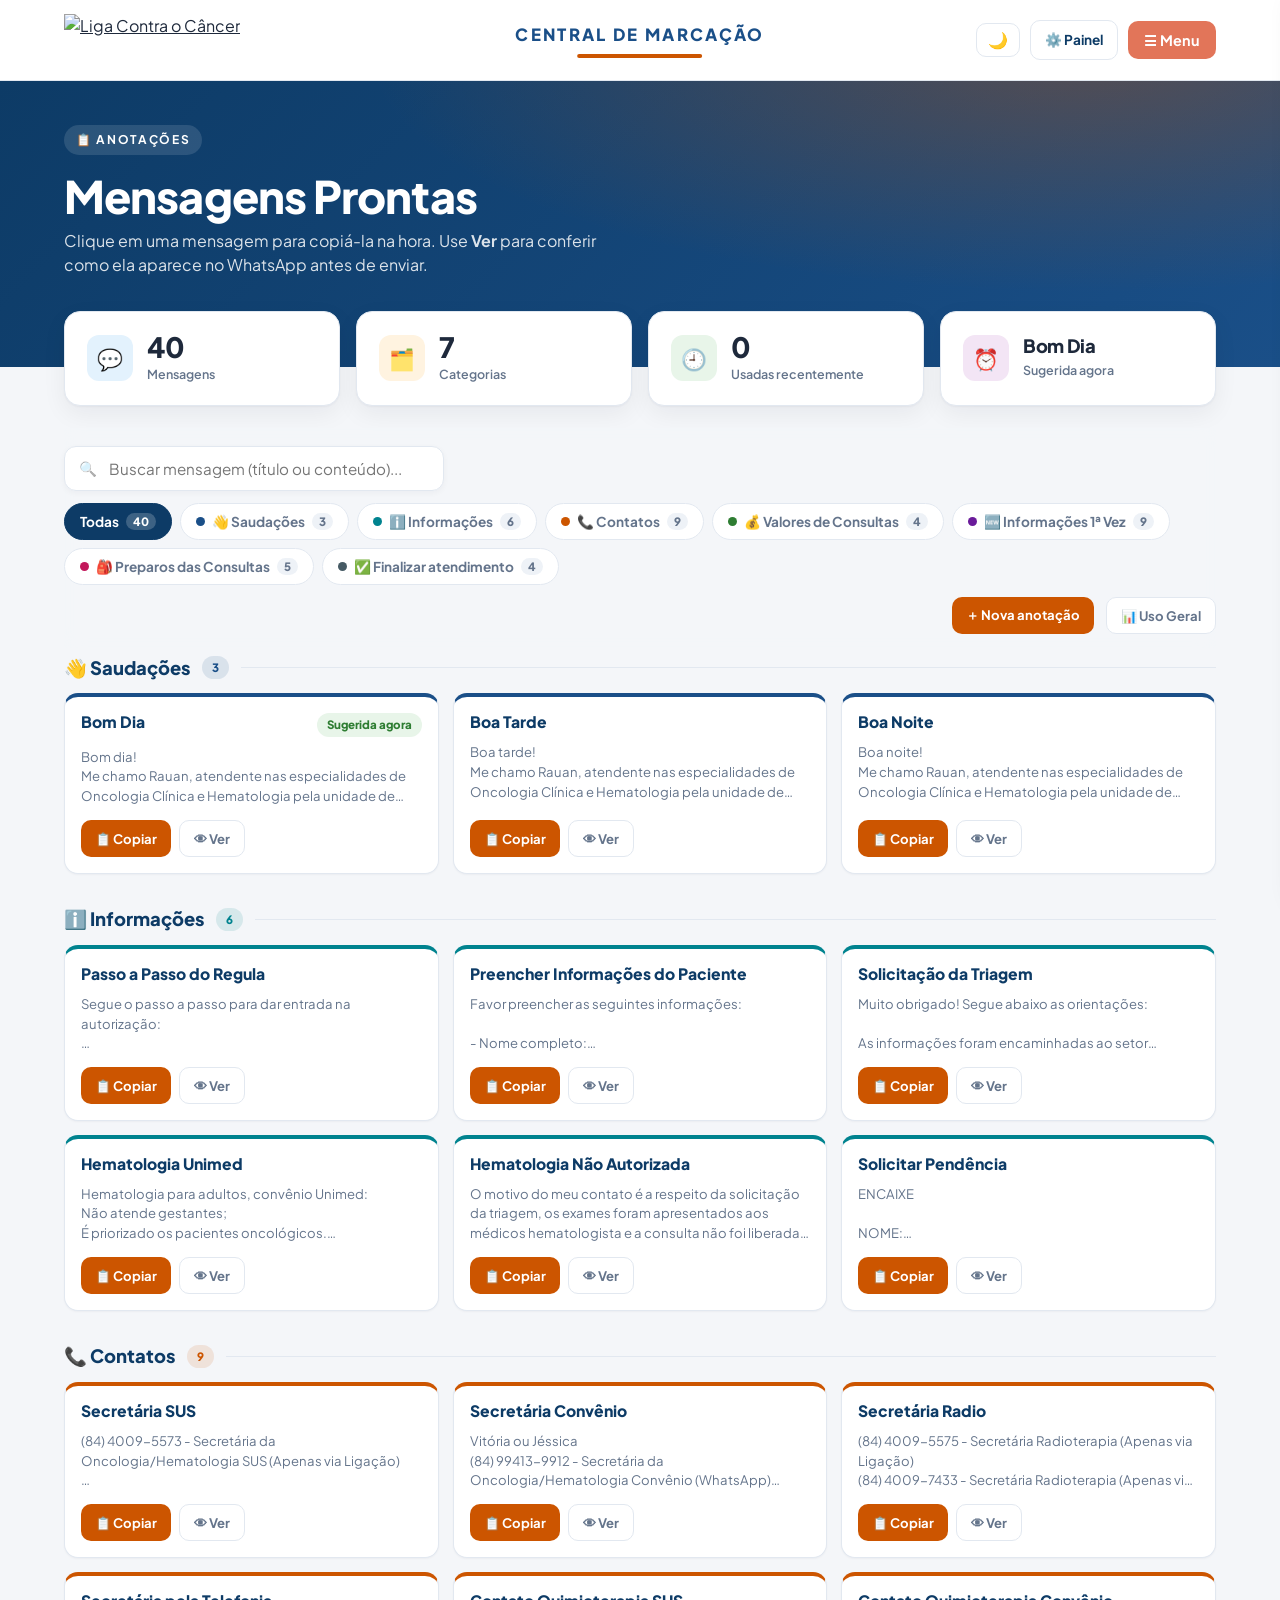
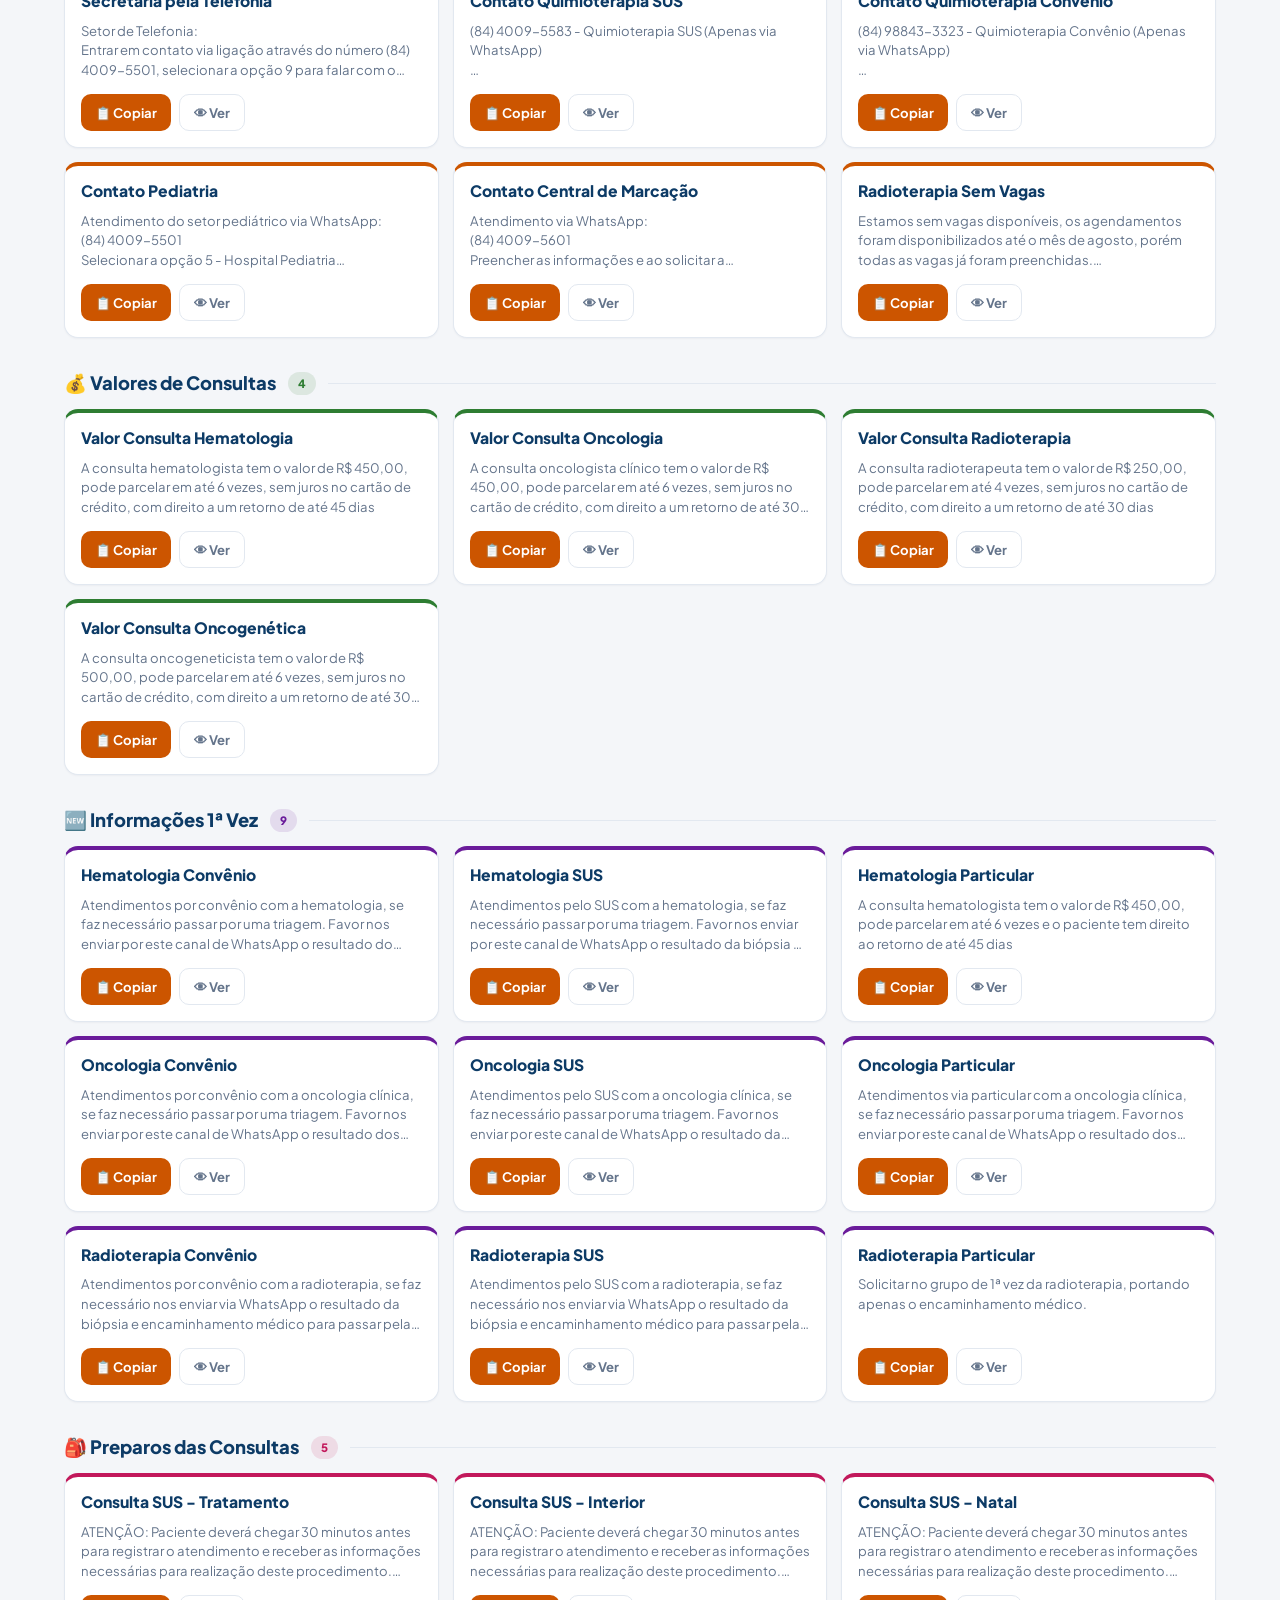
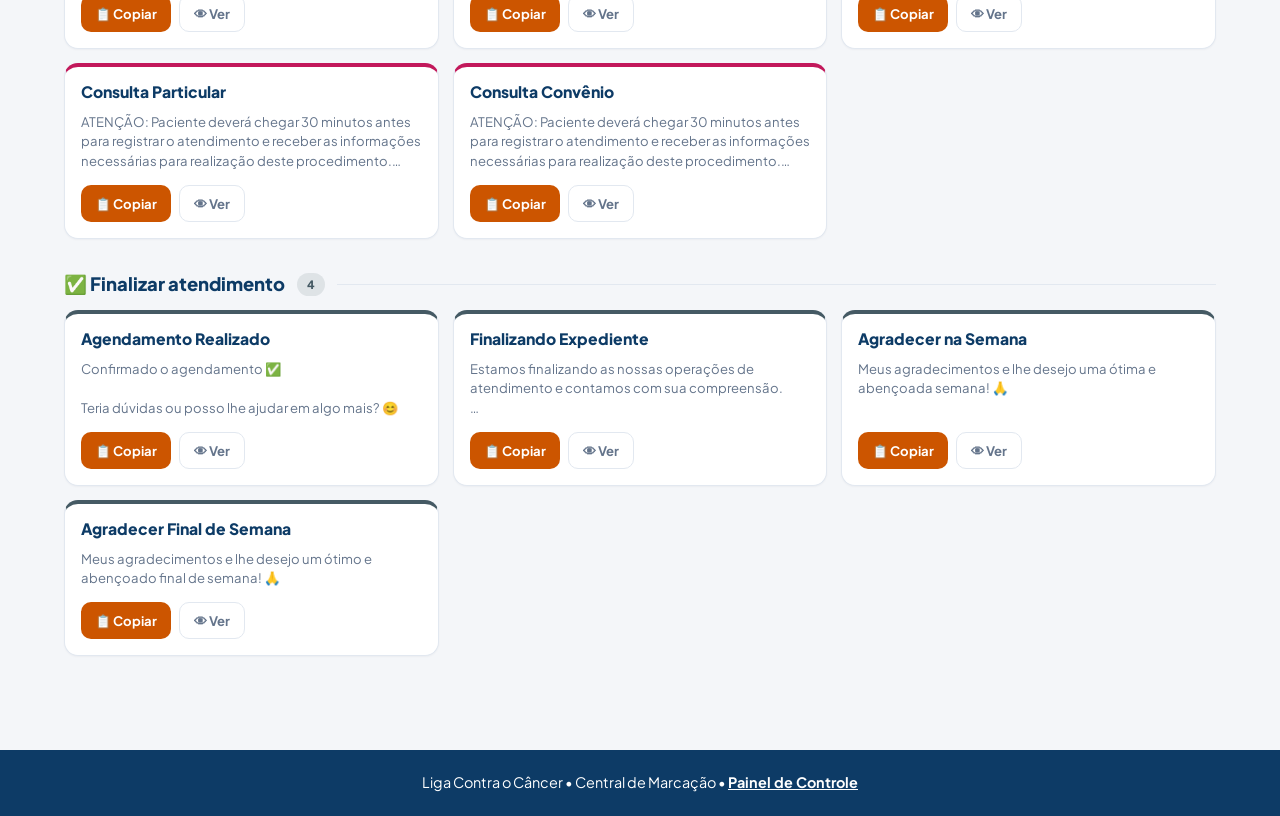
==== commit b9d2c4ea: "Add files via upload" ====
--- a/anotacoes.html
+++ b/anotacoes.html
@@ -1,21 +1,25 @@
 <!DOCTYPE html>
 <html lang="pt-br">
 <head>
+<script>try{if(localStorage.getItem('an_tema')==='dark')document.documentElement.setAttribute('data-tema','dark')}catch(e){}</script>
 <meta charset="UTF-8">
 <meta name="viewport" content="width=device-width, initial-scale=1.0">
-<title>Respostas Rápidas • Central de Marcação</title>
+<title>Anotações • Central de Marcação</title>
 <link rel="preconnect" href="https://fonts.googleapis.com">
 <link href="https://fonts.googleapis.com/css2?family=Plus+Jakarta+Sans:wght@400;500;600;700;800&display=swap" rel="stylesheet">
 <link rel="stylesheet" href="styles.css">
+<style>
+.nova-nota{margin-left:auto}
+</style>
 </head>
 <body data-page="anotacoes">
 
 <section class="hero">
   <div class="hero-inner">
     <div>
-      <span class="eyebrow">📋 Respostas Rápidas</span>
+      <span class="eyebrow">📋 Anotações</span>
       <h1>Mensagens Prontas</h1>
-      <p>Clique em uma resposta para copiá-la na hora. Use <b>Ver</b> para conferir como ela aparece no WhatsApp antes de enviar.</p>
+      <p>Clique em uma mensagem para copiá-la na hora. Use <b>Ver</b> para conferir como ela aparece no WhatsApp antes de enviar.</p>
     </div>
   </div>
 </section>
@@ -23,14 +27,14 @@
 <main class="wrap" id="conteudo">
 
   <div class="kpis">
-    <div class="kpi"><div class="kpi-ico">💬</div><div><b id="kTotal">0</b><span>Respostas</span></div></div>
+    <div class="kpi"><div class="kpi-ico">💬</div><div><b id="kTotal">0</b><span>Mensagens</span></div></div>
     <div class="kpi"><div class="kpi-ico">🗂️</div><div><b id="kGroups">0</b><span>Categorias</span></div></div>
     <div class="kpi"><div class="kpi-ico">🕘</div><div><b id="kRecent">0</b><span>Usadas recentemente</span></div></div>
     <div class="kpi"><div class="kpi-ico">⏰</div><div><b class="txt" id="kNow">—</b><span>Sugerida agora</span></div></div>
   </div>
 
   <div class="toolbar">
-    <div class="search"><input type="search" id="busca" placeholder="Buscar resposta (título ou conteúdo)..." autocomplete="off" aria-label="Buscar resposta"></div>
+    <div class="search"><input type="search" id="busca" placeholder="Buscar mensagem (título ou conteúdo)..." autocomplete="off" aria-label="Buscar mensagem"></div>
     <div class="chips" id="chips"></div>
   </div>
 
@@ -42,412 +46,9 @@
 </main>
 
 <script src="shell.js"></script>
+<script src="mensagens.js"></script>
+<script src="core.js"></script>
 <script>
-/* ============ DADOS ============
-   GROUPS: categorias e seus botões (id + rótulo)
-   TEXTOS: o texto de cada resposta (a chave é o id). *texto* vira negrito no WhatsApp. */
-const GROUPS = [
- {
-  "title": "Saudações",
-  "items": [
-   {
-    "id": "bomdia",
-    "label": "Bom Dia"
-   },
-   {
-    "id": "boatarde",
-    "label": "Boa Tarde"
-   },
-   {
-    "id": "boanoite",
-    "label": "Boa Noite"
-   }
-  ]
- },
- {
-  "title": "Informações",
-  "items": [
-   {
-    "id": "entradaregula",
-    "label": "Passo a Passo do Regula"
-   },
-   {
-    "id": "preencherinfopaciente",
-    "label": "Preencher Informações do Paciente"
-   },
-   {
-    "id": "solicitacao",
-    "label": "Solicitação da Triagem"
-   },
-   {
-    "id": "hematologiaunimed",
-    "label": "Hematologia Unimed"
-   },
-   {
-    "id": "hematonaoautorizado",
-    "label": "Hematologia Não Autorizada"
-   },
-   {
-    "id": "solicitarpendencia",
-    "label": "Solicitar Pendência"
-   }
-  ]
- },
- {
-  "title": "Contatos",
-  "items": [
-   {
-    "id": "contatosecretariasus",
-    "label": "Secretária SUS"
-   },
-   {
-    "id": "contatosecretariaconv",
-    "label": "Secretária Convênio"
-   },
-   {
-    "id": "secretariaradio",
-    "label": "Secretária Radio"
-   },
-   {
-    "id": "secretariatelefonia",
-    "label": "Secretária pela Telefonia"
-   },
-   {
-    "id": "contatoquimioterapiasus",
-    "label": "Contato Quimioterapia SUS"
-   },
-   {
-    "id": "contatoquimioterapiaconvenio",
-    "label": "Contato Quimioterapia Convênio"
-   },
-   {
-    "id": "contatopediatria",
-    "label": "Contato Pediatria"
-   },
-   {
-    "id": "contatocentraldemarcaçao",
-    "label": "Contato Central de Marcação"
-   },
-   {
-    "id": "semvagaradio",
-    "label": "Radioterapia Sem Vagas"
-   }
-  ]
- },
- {
-  "title": "Valores de Consultas",
-  "items": [
-   {
-    "id": "consultahematologia",
-    "label": "Valor Consulta Hematologia"
-   },
-   {
-    "id": "consultaoncologia",
-    "label": "Valor Consulta Oncologia"
-   },
-   {
-    "id": "consultaradio",
-    "label": "Valor Consulta Radioterapia"
-   },
-   {
-    "id": "consultaoncogenetica",
-    "label": "Valor Consulta Oncogenética"
-   }
-  ]
- },
- {
-  "title": "Informações 1ª Vez",
-  "items": [
-   {
-    "id": "hematoconvenio",
-    "label": "Hematologia Convênio"
-   },
-   {
-    "id": "hematosus",
-    "label": "Hematologia SUS"
-   },
-   {
-    "id": "hematoparticular",
-    "label": "Hematologia Particular"
-   },
-   {
-    "id": "oncoconvenio",
-    "label": "Oncologia Convênio"
-   },
-   {
-    "id": "oncosus",
-    "label": "Oncologia SUS"
-   },
-   {
-    "id": "oncoparticular",
-    "label": "Oncologia Particular"
-   },
-   {
-    "id": "radioconvenio",
-    "label": "Radioterapia Convênio"
-   },
-   {
-    "id": "radiosus",
-    "label": "Radioterapia SUS"
-   },
-   {
-    "id": "radioparticular",
-    "label": "Radioterapia Particular"
-   }
-  ]
- },
- {
-  "title": "Preparos das Consultas",
-  "items": [
-   {
-    "id": "consultasustratamento",
-    "label": "Consulta SUS - Tratamento"
-   },
-   {
-    "id": "consultasusinterior",
-    "label": "Consulta SUS - Interior"
-   },
-   {
-    "id": "consultasusnatal",
-    "label": "Consulta SUS - Natal"
-   },
-   {
-    "id": "consultaparticular",
-    "label": "Consulta Particular"
-   },
-   {
-    "id": "consultaconvenio",
-    "label": "Consulta Convênio"
-   }
-  ]
- },
- {
-  "title": "Finalizar atendimento",
-  "items": [
-   {
-    "id": "agendamentofeito",
-    "label": "Agendamento Realizado"
-   },
-   {
-    "id": "finalizandoexpediente",
-    "label": "Finalizando Expediente"
-   },
-   {
-    "id": "agradecimentonasemana",
-    "label": "Agradecer na Semana"
-   },
-   {
-    "id": "agradecimentofinaldesemana",
-    "label": "Agradecer Final de Semana"
-   }
-  ]
- }
-];
-const TEXTOS = {
-    bomdia: `Bom dia!
-Me chamo Rauan, atendente nas especialidades de Oncologia Clínica e Hematologia pela unidade de Natal.
-
-Para iniciarmos, me informe seu nome e se a consulta seria por convênio, particular ou pelo SUS?`,
-
-    boatarde: `Boa tarde!
-Me chamo Rauan, atendente nas especialidades de Oncologia Clínica e Hematologia pela unidade de Natal.
-
-Para iniciarmos, me informe seu nome e se a consulta seria por convênio, particular ou pelo SUS?`,
-
-    boanoite: `Boa noite!
-Me chamo Rauan, atendente nas especialidades de Oncologia Clínica e Hematologia pela unidade de Natal.
-
-Para iniciarmos, me informe seu nome e se a consulta seria por convênio, particular ou pelo SUS?`,
-
-    solicitacao: `Muito obrigado! Segue abaixo as orientações:
-
-*As informações foram encaminhadas ao setor responsável para ser realizada a triagem.* ✅
-
-- Favor aguardar a análise do médico.
-- Após a análise, retornaremos o contato sobre a liberação da consulta.
-
-Obs: Caso ultrapasse o prazo de 72h úteis e não tivermos mantido contato com o paciente, favor nos contate imediatamente.
-
-Saiba que temos um número exclusivo para falar com nossos pacientes, caso receba uma ligação no número 3113-3400, NÃO DESLIGUE, é a LIGA CONTRA O CÂNCER tentando falar com você. 🤗`,
-
-    agendamentofeito: `*Confirmado o agendamento* ✅
-
-Teria dúvidas ou posso lhe ajudar em algo mais? 😊`,
-
-    agradecimentonasemana: `Meus agradecimentos e lhe desejo uma ótima e abençoada semana! 🙏`,
-
-    agradecimentofinaldesemana: `Meus agradecimentos e lhe desejo um ótimo e abençoado final de semana! 🙏`,
-
-    agendamentofeito: `*Confirmado o agendamento* ✅
-
-Teria dúvidas ou posso lhe ajudar em algo mais? 😊`,
-
-    preencherinfopaciente: `*Favor preencher as seguintes informações:*
- 
-- *Nome completo:* 
-- *CPF:* 
-- *Data de nascimento:* 
-- *Número de telefone:* 
-
-- *Foi sugerido algum médico?*`,
-
-    contatosecretariaconv: `Vitória ou Jéssica
-*(84) 99413-9912* - Secretária da Oncologia/Hematologia Convênio (WhatsApp)
-
-Segunda a sexta
-*Horário de atendimento:* 07:00 às 17:00`,
-
-    contatosecretariasus: `*(84) 4009-5573* - Secretária da Oncologia/Hematologia SUS (Apenas via Ligação)
-
-Segunda a sexta
-*Horário de atendimento:* 08:00 às 16:00`,
-
-    contatoquimioterapiasus: `*(84) 4009-5583* - Quimioterapia SUS (Apenas via WhatsApp)
-
-Segunda a sexta
-*Horário de atendimento:* 08:00 às 16:00`,
-
-    contatoquimioterapiaconvenio: `*(84) 98843-3323* - Quimioterapia Convênio (Apenas via WhatsApp)
-
-Segunda a sexta
-*Horário de atendimento:* 08:00 às 16:00`,
-
-    hematonaoautorizado: `O motivo do meu contato é a respeito da solicitação da triagem, os exames foram apresentados aos médicos hematologista e a consulta não foi liberada.
-
-Por sermos um hospital voltado ao diagnóstico de neoplasias malignas, a triagem realizada não identificou achados sugestivos de malignidade.
-
-Contamos com a sua compreensão e qualquer dúvida, pode retornar o contato conosco, estamos à disposição.`,
-
-    solicitarpendencia: `ENCAIXE
-
-NOME: 
-CPF: 
-CTT: 
-
-Motivo: `,
-
-    contatopediatria: `Atendimento do setor pediátrico via WhatsApp:
-*(84) 4009-5501*
-Selecionar a opção 5 - Hospital Pediatria
-
-Ou via ligação, através do número:
-*(84) 4009-5688* - Pediatria
-
-Segunda a sexta
-*Horário de atendimento:* 08:00 às 16:00`,
-
-    contatocentraldemarcaçao: `Atendimento via WhatsApp: 
-*(84) 4009-5601*
-Preencher as informações e ao solicitar a especialidade escrever "Cirurgião Oncológico"
-
-Ou via ligação, através do número:
-*(84) 4009-5600* - Central de Marcação
-
-Segunda a sexta
-*Horário de atendimento:* 07:00 às 18:00`,
-
-    entradaregula: `*Segue o passo a passo para dar entrada na autorização:*
-
-1º Passo: Se dirigir na secretaria de saúde do município, portando o documento pessoal com foto e CPF.
-2º Passo: Solicitando inserir a consulta, informando a especialidade, nome do médico e os dados do paciente.
-3º Passo: Aguardar 20 dias. Após o prazo, retorne o contato conosco para liberarmos a autorização.
-
-Caso a secretaria de saúde tenha dúvidas, favor, manter contato diretamente com a Sesap/RN e serão orientados.`,
-
-    secretariatelefonia: `*Setor de Telefonia:*
-Entrar em contato via ligação através do número *(84) 4009-5501*, selecionar a *opção 9* para falar com o setor de *telefonia* e em seguida, solicitar falar com a secretária
- 
-Segunda a sexta
-*Horário de atendimento:* 08:00 às 16:00`,
-
-    finalizandoexpediente: `Estamos finalizando as nossas operações de atendimento e contamos com sua compreensão.
-    
-Favor nos contatar amanhã para darmos continuidade ao atendimento. Tenha uma ótima noite!`,
-
-    secretariaradio: `*(84) 4009-5575* - Secretária Radioterapia (Apenas via Ligação)
-*(84) 4009-7433* - Secretária Radioterapia (Apenas via Ligação)
-
-Segunda a sexta
-*Horário de atendimento:* 08:00 às 16:00`,
-
-   consultasustratamento: `*ATENÇÃO:* Paciente deverá chegar 30 minutos antes para registrar o atendimento e receber as informações necessárias para realização deste procedimento.
-   
-*Paciente deverá trazer no dia da consulta:*  
-- Documentos pessoais, comprovante de residência em seu nome, cartão do SUS atualizado do município em que reside, encaminhamento/ficha de referência e exames anteriores, caso tenha.
-
-*Observação:* Não precisa solicitar a autorização para esta consulta, pois o paciente segue em tratamento.`,
-
-    consultasusnatal: `*ATENÇÃO:* Paciente deverá chegar 30 minutos antes para registrar o atendimento e receber as informações necessárias para realização deste procedimento.
-    
-*Paciente deverá trazer no dia da consulta:*  
-- Documentos pessoais, comprovante de residência em seu nome, cartão do SUS atualizado do município de Natal, encaminhamento/ficha de referência e exames anteriores, caso tenha.`,
-
-    consultasusinterior: `*ATENÇÃO:* Paciente deverá chegar 30 minutos antes para registrar o atendimento e receber as informações necessárias para realização deste procedimento.
-
-*Paciente deverá trazer no dia da consulta:*  
-- Documentos pessoais, comprovante de residência em seu nome, cartão do SUS atualizado do município em que reside, encaminhamento/ficha de referência e exames anteriores, caso tenha.`,
-
-    consultaconvenio: `*ATENÇÃO:* Paciente deverá chegar 30 minutos antes para registrar o atendimento e receber as informações necessárias para realização deste procedimento.
-    
-*Paciente deverá trazer no dia da consulta:*  
-- Documentos pessoais e exames anteriores para mostrar (caso tenha);
-- Carteira do Convênio.
-
-*Observação:* Não esquecer de agendar o seu retorno após a consulta.`,
-
-    consultaparticular: `*ATENÇÃO:* Paciente deverá chegar 30 minutos antes para registrar o atendimento e receber as informações necessárias para realização deste procedimento.
-    
-*Paciente deverá trazer no dia da consulta:*  
-- Documentos pessoais e exames anteriores para mostrar (caso tenha);
-
-*Observação:* Não esquecer de agendar o seu retorno após a consulta.`,
-
-    consultaoncologia: `A consulta oncologista clínico tem o valor de R$ 450,00, pode parcelar em até 6 vezes, sem juros no cartão de crédito, com direito a um retorno de até 30 dias`,
-
-    consultahematologia: `A consulta hematologista tem o valor de R$ 450,00, pode parcelar em até 6 vezes, sem juros no cartão de crédito, com direito a um retorno de até 45 dias`,
-
-    consultaradio: `A consulta radioterapeuta tem o valor de R$ 250,00, pode parcelar em até 4 vezes, sem juros no cartão de crédito, com direito a um retorno de até 30 dias`,
-
-    consultaoncogenetica: `A consulta oncogeneticista tem o valor de R$ 500,00, pode parcelar em até 6 vezes, sem juros no cartão de crédito, com direito a um retorno de até 30 dias`,
-      
-    hematologiaunimed: `*Hematologia para adultos, convênio Unimed:*
-Não atende gestantes;
-É priorizado os pacientes oncológicos.
-
-Para passar pela triagem, se faz necessário nos enviar via WhatsApp:
-*Resultado do hemograma e o encaminhamento médico, caso tenha.*
-
-Encaminharemos a solicitação da triagem, a médica avaliará e retornaremos o contato para informar sobre a liberação da consulta.`,
-
-    semvagaradio: `Estamos sem vagas disponíveis, os agendamentos foram disponibilizados até o mês de agosto, porém todas as vagas já foram preenchidas.
-
-Em casos de urgências ou mostrar exames, poderá vir presencialmente na unidade do CECAN ou manter contato *via WhatsApp* com a secretária da radioterapia, através do número *(84) 4009-5581.*
-
-Segunda a sexta
-*Horário de atendimento:* 08:00 às 16:00`,
-
-    hematoconvenio: `Atendimentos por convênio com a hematologia, se faz necessário passar por uma triagem. Favor nos enviar por este canal de WhatsApp o resultado do *hemograma* ou *biópsia* e, caso tenha, o *encaminhamento médico*. Após a análise dos médicos, a consulta poderá ser liberada.`,
-    hematosus: `Atendimentos pelo SUS com a hematologia, se faz necessário passar por uma triagem. Favor nos enviar por este canal de WhatsApp o resultado da *biópsia* ou *hemograma* e, caso tenha, o *encaminhamento médico*. Após a análise dos médicos, a consulta poderá ser liberada.`,
-    hematoparticular: `A consulta hematologista tem o valor de R$ 450,00, pode parcelar em até 6 vezes e o paciente tem direito ao retorno de até 45 dias`,
-      
-    oncoconvenio: `Atendimentos por convênio com a oncologia clínica, se faz necessário passar por uma triagem. Favor nos enviar por este canal de WhatsApp o resultado dos *exames de imagem* ou *biópsia* e, caso tenha, o *encaminhamento médico*. Após a análise dos médicos, a consulta poderá ser liberada.`,
-    oncosus: `Atendimentos pelo SUS com a oncologia clínica, se faz necessário passar por uma triagem. Favor nos enviar por este canal de WhatsApp o resultado da *biópsia* e, caso tenha, o *encaminhamento médico*. Após a análise dos médicos, a consulta poderá ser liberada.`,
-    oncoparticular: `Atendimentos via particular com a oncologia clínica, se faz necessário passar por uma triagem. Favor nos enviar por este canal de WhatsApp o resultado dos *exames de imagem* ou *biópsia* e, caso tenha, o *encaminhamento médico*. Após a análise dos médicos, a consulta poderá ser liberada.`,
-      
-    radioconvenio: `Atendimentos por convênio com a radioterapia, se faz necessário nos enviar via WhatsApp o resultado da *biópsia* e *encaminhamento médico* para passar pela triagem. Após a análise dos médicos, a consulta poderá ser liberada.`,
-    radiosus: `Atendimentos pelo SUS com a radioterapia, se faz necessário nos enviar via WhatsApp o resultado da *biópsia* e *encaminhamento médico* para passar pela triagem. Após a análise dos médicos, a consulta poderá ser liberada.`,
-    radioparticular: `Solicitar no grupo de 1ª vez da radioterapia, portando apenas o *encaminhamento médico*.`
-  };
-
-const META = {
-  'Saudações':              { ico:'👋', c:'#1a4f88' },
-  'Informações':            { ico:'ℹ️', c:'#00838f' },
-  'Contatos':               { ico:'📞', c:'#CC5500' },
-  'Valores de Consultas':   { ico:'💰', c:'#2e7d32' },
-  'Informações 1ª Vez':     { ico:'🆕', c:'#6a1b9a' },
-  'Preparos das Consultas': { ico:'🎒', c:'#c2185b' },
-  'Finalizar atendimento':  { ico:'✅', c:'#455a64' }
-};
 const meta = g => META[g] || { ico:'💬', c:'#1a4f88' };
 const cvars = g => `--c:${meta(g).c};--bg-c:${meta(g).c}1f`;
 
@@ -517,7 +118,7 @@
       <div class="sec-head"><h2>${meta(g.title).ico} ${UI.esc(g.title)}</h2><span class="count-pill">${items.length}</span></div>
       <div class="tpl-grid">${items.map(card).join('')}</div>
     </section>`;
-  }).join('') || '<div class="nothing"><big>🔎</big>Nenhuma resposta encontrada</div>';
+  }).join('') || '<div class="nothing"><big>🔎</big>Nenhuma mensagem encontrada</div>';
   renderChips();
 }
 
@@ -526,9 +127,8 @@
   const m = UI.openModal({
     title: it.label, sub: it.g,
     html: `<div class="wa-bg"><div class="wa">${waHTML(it.text)}</div></div>`,
-    foot: '<a class="btn wa-btn" id="mWa" target="_blank" rel="noopener noreferrer">WhatsApp</a><button class="btn" id="mCopy" type="button">📋 Copiar</button>'
-  });
-  m.foot.querySelector('#mWa').href = 'https://wa.me/?text=' + encodeURIComponent(it.text);
+    foot: '<button class="btn" id="mCopy" type="button">📋 Copiar</button>'
+  });
   m.foot.querySelector('#mCopy').onclick = () => { copyItem(id); UI.closeModal(); };
 }
 
@@ -552,5 +152,288 @@
 renderRecent();
 render();
 </script>
+
+<script>
+/* =====================================================================
+   ANOTAÇÕES — parte que depende de quem entrou (a página é aberta a todos)
+   - Visitante: vê só as mensagens padrão. "＋ Nova anotação" explica como entrar e não cria nada.
+   - Quem entrou pelo Painel de Controle: tem as próprias anotações, favoritos, contadores e
+     as mensagens ajustadas pela gestão.
+   O login fica somente no painel.html.
+   ===================================================================== */
+(function () {
+'use strict';
+
+const q = (s, r) => (r || document).querySelector(s);
+const qa = (s, r) => [...(r || document).querySelectorAll(s)];
+const esc = UI.esc;
+const { showMsg, erroMsg } = Core;
+const B = () => Core.B;
+const P = () => Core.perfil;
+const GRUPO = 'Minhas Anotações';
+const FAV = '__fav';
+
+let notes = [], shared = {};
+
+/* =============== modelo: mensagens padrão + ajustes da gestão + anotações pessoais =============== */
+function sortedNotes(){
+  const pos = {}; ((P() && P().ordem) || []).forEach((id, i) => pos[id] = i);
+  return notes.slice().sort((a, b) => ((pos[a.id] ?? 1e9) - (pos[b.id] ?? 1e9)) || a.titulo.localeCompare(b.titulo, 'pt-BR'));
+}
+function notesGroups(){
+  const cats = {};
+  sortedNotes().forEach(n => { const c = (n.categoria || '').trim(); (cats[c] = cats[c] || []).push(n); });
+  return Object.keys(cats).sort((a, b) => a === '' ? -1 : b === '' ? 1 : a.localeCompare(b, 'pt-BR')).map(c => {
+    const title = c ? GRUPO + ' · ' + c : GRUPO;
+    META[title] = META[title] || { ico: '📝', c: '#0d3b66' };
+    return { title, items: cats[c].map(n => ({ id: 'nota_' + n.id, label: n.titulo, text: n.texto })) };
+  });
+}
+function textoFinal(id, texto){
+  if (P() && P().nome && Msgs.BASE_IDS.has(id) && texto === Msgs.BASE_TEXTOS[id]) return texto.replace(/Me chamo Rauan/g, 'Me chamo ' + P().nome);
+  return texto;
+}
+function rebuild(){
+  const logado = !!P();
+  const all = logado ? notesGroups().concat(Msgs.model(shared)) : Msgs.base();
+  GROUPS.length = 0; all.forEach(g => GROUPS.push({ title: g.title, items: g.items.map(i => ({ id: i.id, label: i.label })) }));
+  ITEMS.length = 0;
+  Object.keys(byId).forEach(k => delete byId[k]); Object.keys(TEXTOS).forEach(k => delete TEXTOS[k]);
+  all.forEach(g => g.items.forEach(i => {
+    const text = textoFinal(i.id, i.text), it = { id: i.id, label: i.label, g: g.title, text };
+    it.nq = UI.norm(it.label + ' ' + text); ITEMS.push(it); byId[it.id] = it; TEXTOS[it.id] = text;
+  }));
+  if (state.g !== 'all' && state.g !== FAV && !GROUPS.some(g => g.title === state.g)) state.g = 'all';
+  recent = recent.filter(id => byId[id]);
+  renderRecent(); render();
+}
+
+/* =============== cards: favoritos, contador de uso, editar/duplicar/excluir (só para quem entrou) =============== */
+const renderOriginal = render;
+render = function(){ renderOriginal(); decorar(); };
+
+function decorar(){
+  const lista = q('#lista'), chips = q('#chips');
+  const p = P();
+  if (!p) return;
+  const favIds = (p.favoritos || []).filter(id => byId[id]);
+  if (chips && chips.firstElementChild)
+    chips.firstElementChild.insertAdjacentHTML('afterend',
+      `<button class="chip ${state.g === FAV ? 'active' : ''}" style="--c:#f59e0b" data-g="${FAV}"><i></i>⭐ Favoritos <em>${favIds.length}</em></button>`);
+  const qn = UI.norm(state.q.trim());
+  const favItems = favIds.map(id => byId[id]).filter(i => !qn || i.nq.includes(qn));
+  const sec = () => `<section class="section" style="--c:#f59e0b;--bg-c:#f59e0b1f">
+      <div class="sec-head"><h2>⭐ Favoritos</h2><span class="count-pill">${favItems.length}</span></div>
+      <div class="tpl-grid">${favItems.map(card).join('')}</div></section>`;
+  if (state.g === FAV){
+    lista.innerHTML = favItems.length ? sec() : '<div class="nothing"><big>⭐</big>Nenhum favorito ainda. Clique na ☆ de uma mensagem para fixá-la aqui.</div>';
+    q('#kTotal').textContent = favItems.length; q('#kGroups').textContent = new Set(favItems.map(i => i.g)).size;
+  } else if (state.g === 'all' && favItems.length) lista.insertAdjacentHTML('afterbegin', sec());
+
+  qa('.tpl[data-copy]', lista).forEach(c => {
+    const id = c.dataset.copy, acts = q('.acts', c); if (!acts) return;
+    const fav = favIds.includes(id), n = (p.usos || {})[id] || 0;
+    let h = `<button class="btn ghost fav ${fav ? 'on' : ''}" data-fav="${esc(id)}" type="button" title="${fav ? 'Remover dos favoritos' : 'Favoritar'}" aria-pressed="${fav}">${fav ? '★' : '☆'}</button>`;
+    if (id.startsWith('nota_')){
+      const nid = id.slice(5);
+      h += `<button class="btn ghost" data-nedit="${esc(nid)}" type="button" title="Editar">✏️</button>
+            <button class="btn ghost" data-ndup="${esc(nid)}" type="button" title="Duplicar">⧉</button>
+            <button class="btn ghost" data-ndel="${esc(nid)}" type="button" title="Excluir">🗑</button>`;
+    }
+    acts.insertAdjacentHTML('beforeend', h);
+    if (n && c.firstElementChild) c.firstElementChild.insertAdjacentHTML('beforeend', `<span class="uso-pill" title="Vezes que você copiou">×${n}</span>`);
+  });
+}
+/* captura antes do clique de "copiar" do card */
+document.addEventListener('click', e => {
+  const b = e.target.closest('[data-fav],[data-nedit],[data-ndup],[data-ndel]'); if (!b) return;
+  e.stopPropagation();
+  if (!P()) return;
+  if (b.dataset.fav){
+    const id = b.dataset.fav, f = (P().favoritos || []).slice(), i = f.indexOf(id);
+    i > -1 ? f.splice(i, 1) : f.push(id);
+    Core.salvarPerfil({ favoritos: f }); render();
+  }
+  else if (b.dataset.nedit) openNotas(b.dataset.nedit);
+  else if (b.dataset.ndup) duplicarNota(b.dataset.ndup);
+  else removerNota(b.dataset.ndel);
+}, true);
+
+/* =============== campos variáveis: {nome}, {data}, {operador} =============== */
+const VAR_RE = /\{([A-Za-zÀ-ÿ0-9_ ]{1,30})\}/g;
+const AUTO = { data: () => new Date().toLocaleDateString('pt-BR'), operador: () => (P() && P().nome) || '' };
+const autoVal = v => (AUTO[UI.norm(v)] ? AUTO[UI.norm(v)]() : '');
+function variaveis(t){ const s = new Set(); t.replace(VAR_RE, (m, v) => { s.add(v.trim()); return m; }); return [...s]; }
+const preencher = (t, vals) => t.replace(VAR_RE, (m, v) => { v = v.trim(); return (v in vals) ? vals[v] : (autoVal(v) || m); });
+
+/* contador de cópias: na conta de quem entrou; para visitantes, só neste navegador */
+const usosAtuais = () => (P() ? (P().usos || {}) : (UI.store.get('rr_usos', {}) || {}));
+function registrarUso(id){
+  const u = Object.assign({}, usosAtuais()); u[id] = (u[id] || 0) + 1;
+  if (P()) Core.salvarPerfil({ usos: u }); else UI.store.set('rr_usos', u);
+  render();
+}
+copyItem = function(id){
+  const it = byId[id]; if (!it) return;
+  const falta = variaveis(it.text).filter(v => !autoVal(v));
+  const fim = vals => { UI.copy(preencher(it.text, vals), 'Copiado: ' + it.label); use(id); registrarUso(id); };
+  if (!falta.length) return fim({});
+  setTimeout(() => {                      /* depois de qualquer janela que esteja fechando */
+    const m = UI.openModal({
+      title: 'Preencher campos', sub: it.label,
+      html: `<form id="varForm" novalidate>${falta.map(v => `<label class="au-f"><span>${esc(v)}</span><input class="au-plain" data-v="${esc(v)}" autocomplete="off"></label>`).join('')}
+        <button class="btn" type="submit">📋 Copiar</button></form>`
+    });
+    const f = q('#varForm', m.body); q('input', f).focus();
+    f.onsubmit = ev => {
+      ev.preventDefault(); const vals = {};
+      qa('input', f).forEach(i => vals[i.dataset.v] = i.value.trim() || '{' + i.dataset.v + '}');
+      UI.closeModal(); fim(vals);
+    };
+  }, 0);
+};
+
+/* =============== anotações pessoais: carregar / excluir / duplicar =============== */
+async function loadNotes(){
+  try { notes = await B().list(); } catch (e) { notes = []; UI.toast(erroMsg(e), 'err'); }
+}
+async function loadShared(){
+  try { shared = Object.fromEntries((await B().listShared()).map(d => [d.id, d])); }
+  catch (e) { shared = {}; UI.toast(erroMsg(e), 'err'); }
+}
+async function removerNota(id){
+  const x = notes.find(y => y.id === id);
+  if (!x || !confirm('Excluir a anotação "' + x.titulo + '"?')) return false;
+  try {
+    await B().del(x.id); await loadNotes();
+    const nid = 'nota_' + id;
+    Core.salvarPerfil({ favoritos: (P().favoritos || []).filter(f => f !== nid), ordem: (P().ordem || []).filter(o => o !== id) });
+    rebuild(); UI.toast('Anotação excluída'); return true;
+  } catch (e) { UI.toast(erroMsg(e), 'err'); return false; }
+}
+async function duplicarNota(id){
+  const x = notes.find(y => y.id === id); if (!x) return false;
+  const suf = ' (cópia)', titulo = (x.titulo.length + suf.length > 80 ? x.titulo.slice(0, 80 - suf.length) : x.titulo) + suf;
+  try { await B().save({ titulo, texto: x.texto, categoria: x.categoria }); await loadNotes(); rebuild(); UI.toast('Anotação duplicada'); return true; }
+  catch (e) { UI.toast(erroMsg(e), 'err'); return false; }
+}
+
+/* =============== janela "Anotações" (＋ Nova anotação) =============== */
+const catsOrdenadas = list => [...new Set(list)].sort((a, b) => a === '' ? -1 : b === '' ? 1 : a.localeCompare(b, 'pt-BR'));
+
+function openNotas(editing){
+  const m = UI.openModal({ title: 'Anotações', sub: Core.usuarioDe(P()), size: 'wide', html: '<div id="auBody"></div>' });
+  tabNotas(q('#auBody', m.body), editing);
+}
+function avisoEntrar(){
+  UI.openModal({
+    title: 'Entre para criar anotações',
+    html: '<p class="au-sub" style="margin:0">Qualquer pessoa pode ver e copiar as mensagens prontas desta página. Para criar anotações próprias, é preciso entrar com o seu usuário no <b>Painel de Controle</b>.</p>',
+    foot: '<a class="btn" href="painel.html">⚙️ Ir para o Painel de Controle</a>'
+  });
+}
+
+function tabNotas(box, editing){
+  const n = editing && notes.find(x => x.id === editing);
+  const by = {}; sortedNotes().forEach(x => { const c = (x.categoria || '').trim(); (by[c] = by[c] || []).push(x); });
+  const keys = catsOrdenadas(Object.keys(by));
+  const item = (x, i, len) => `<div class="au-item" draggable="true" data-id="${esc(x.id)}">
+      <span class="au-grip" title="Arraste para reordenar">⋮⋮</span>
+      <div class="au-main"><b>${esc(x.titulo)}</b><small>${esc(x.texto.replace(/\s+/g, ' '))}</small></div>
+      <div class="au-acts">
+        <button class="btn ghost" data-up="${esc(x.id)}" type="button" title="Mover para cima" ${i === 0 ? 'disabled' : ''}>▲</button>
+        <button class="btn ghost" data-down="${esc(x.id)}" type="button" title="Mover para baixo" ${i === len - 1 ? 'disabled' : ''}>▼</button>
+        <button class="btn ghost" data-ed="${esc(x.id)}" type="button">✏️ Editar</button>
+        <button class="btn ghost" data-dup="${esc(x.id)}" type="button">⧉ Duplicar</button>
+        <button class="btn ghost" data-rm="${esc(x.id)}" type="button">🗑 Excluir</button>
+      </div></div>`;
+  box.innerHTML = `
+    <div class="au-list">${notes.length ? keys.map(c => (keys.length > 1 || c ? `<div class="au-cat">${esc(c || 'Sem categoria')}</div>` : '') + by[c].map((x, i) => item(x, i, by[c].length)).join('')).join('')
+      : '<div class="au-empty">Você ainda não tem anotações. Crie a primeira no formulário abaixo.</div>'}</div>
+    <hr class="au-sep">
+    <div class="au-msg" id="nMsg" role="alert"></div>
+    <label class="au-f"><span>${n ? 'Editar anotação' : 'Nova anotação'} — título</span><input class="au-plain" id="nTit" maxlength="80" value="${n ? esc(n.titulo) : ''}"></label>
+    <label class="au-f"><span>Categoria (opcional)</span><input class="au-plain" id="nCat" maxlength="40" list="catList" value="${n ? esc(n.categoria || '') : ''}" placeholder="Ex.: Convênios, Retornos">
+      <datalist id="catList">${keys.filter(Boolean).map(c => `<option value="${esc(c)}">`).join('')}</datalist></label>
+    <label class="au-f"><span>Texto — use *texto* para negrito e {campo} para preencher na hora de copiar</span><textarea id="nTxt" maxlength="5000">${n ? esc(n.texto) : ''}</textarea></label>
+    <div style="display:flex;gap:8px"><button class="btn" id="nSave" type="button">💾 Salvar</button>
+    ${n ? '<button class="btn ghost" id="nCancel" type="button">Cancelar</button>' : ''}</div>`;
+
+  qa('[data-ed]', box).forEach(b => b.onclick = () => tabNotas(box, b.dataset.ed));
+  qa('[data-rm]', box).forEach(b => b.onclick = async () => { if (await removerNota(b.dataset.rm)) tabNotas(box); });
+  qa('[data-dup]', box).forEach(b => b.onclick = async () => { if (await duplicarNota(b.dataset.dup)) tabNotas(box); });
+  qa('[data-up]', box).forEach(b => b.onclick = () => mover(b.dataset.up, -1, box));
+  qa('[data-down]', box).forEach(b => b.onclick = () => mover(b.dataset.down, 1, box));
+  let dragId = null;
+  qa('.au-item[draggable]', box).forEach(el => {
+    el.ondragstart = e => { dragId = el.dataset.id; e.dataTransfer.effectAllowed = 'move'; try { e.dataTransfer.setData('text/plain', dragId); } catch (x) {} el.classList.add('drag'); };
+    el.ondragend = () => el.classList.remove('drag');
+    el.ondragover = e => { if (dragId) e.preventDefault(); };
+    el.ondrop = e => { e.preventDefault(); if (dragId && dragId !== el.dataset.id) arrastar(dragId, el.dataset.id, box); dragId = null; };
+  });
+  if (n){ const f = q('#nTit', box); f.scrollIntoView({ block: 'center' }); f.focus(); }
+  const c = q('#nCancel', box); if (c) c.onclick = () => tabNotas(box);
+  q('#nSave', box).onclick = async () => {
+    const titulo = q('#nTit', box).value.trim(), texto = q('#nTxt', box).value.trim(), categoria = q('#nCat', box).value.trim(), msg = q('#nMsg', box);
+    if (!titulo || !texto) return showMsg(msg, 'err', 'Preencha o título e o texto da anotação.');
+    try { await B().save({ id: n && n.id, titulo, texto, categoria }); await loadNotes(); rebuild(); tabNotas(box); UI.toast('Anotação salva'); }
+    catch (e) { showMsg(msg, 'err', erroMsg(e)); }
+  };
+}
+const catDe = id => ((notes.find(x => x.id === id) || {}).categoria || '').trim();
+function novaOrdem(box, ord){ Core.salvarPerfil({ ordem: ord }); rebuild(); tabNotas(box); }
+function mover(id, dir, box){
+  const ord = sortedNotes().map(x => x.id), L = ord.filter(x => catDe(x) === catDe(id));
+  const i = L.indexOf(id), j = i + dir; if (j < 0 || j >= L.length) return;
+  const a = ord.indexOf(L[i]), b = ord.indexOf(L[j]); [ord[a], ord[b]] = [ord[b], ord[a]];
+  novaOrdem(box, ord);
+}
+function arrastar(id, alvo, box){
+  if (catDe(id) !== catDe(alvo)) return UI.toast('Só é possível reordenar dentro da mesma categoria.', 'err');
+  const ord = sortedNotes().map(x => x.id).filter(x => x !== id); ord.splice(ord.indexOf(alvo), 0, id);
+  novaOrdem(box, ord);
+}
+
+/* =============== Uso Geral (contadores de cópia) =============== */
+function abrirUso(){
+  const usos = usosAtuais(), todos = ITEMS.map(i => ({ i, n: usos[i.id] || 0 }));
+  const top = todos.filter(x => x.n).sort((a, b) => b.n - a.n).slice(0, 10);
+  const max = top.length ? top[0].n : 1, total = todos.reduce((s, x) => s + x.n, 0);
+  const m = UI.openModal({
+    title: '📊 Uso Geral', sub: P() ? 'Conta: ' + Core.usuarioDe(P()) : 'Contagem guardada só neste navegador', size: 'wide',
+    html: `<p class="au-sub" style="margin-top:0">Quantas vezes <b>você</b> copiou cada mensagem. Total de cópias: <b>${total}</b>.</p>
+      <div class="au-cat">Mais usadas</div>
+      ${top.length ? top.map(x => `<div class="au-bar"><span>${esc(x.i.label)}</span><div><i style="width:${Math.max(6, x.n / max * 100)}%"></i></div><b>${x.n}</b></div>`).join('') : '<div class="au-empty">Ainda não há cópias registradas.</div>'}
+      <div style="margin-top:18px"><button class="btn ghost" id="uZero" type="button">Zerar contadores</button></div>`
+  });
+  q('#uZero', m.body).onclick = () => {
+    if (!confirm('Zerar todos os contadores de uso?')) return;
+    if (P()) Core.salvarPerfil({ usos: {} }); else UI.store.set('rr_usos', {});
+    render(); abrirUso();
+  };
+}
+
+/* =============== botões da barra de ferramentas =============== */
+(function(){
+  const tb = q('.toolbar');
+  const add = document.createElement('button');
+  add.className = 'btn nova-nota'; add.type = 'button'; add.textContent = '＋ Nova anotação';
+  add.onclick = () => { if (P()) openNotas(); else avisoEntrar(); };
+  const uso = document.createElement('button');
+  uso.className = 'btn ghost uso-btn'; uso.type = 'button'; uso.textContent = '📊 Uso Geral';
+  uso.onclick = abrirUso;
+  tb.appendChild(add); tb.appendChild(uso);
+})();
+
+/* =============== quem entrou / saiu (o login fica no Painel de Controle) =============== */
+async function aoMudar(st){
+  if (st.logado) await Promise.all([loadShared(), loadNotes()]);
+  else { notes = []; shared = {}; }
+  rebuild();
+  if (st.logado && P().senhaTemp) UI.toast('Você está com uma senha temporária. Defina uma nova no Painel de Controle.');
+}
+Core.init({ allowCreate: false, onChange: aoMudar });
+})();
+</script>
 </body>
 </html>
--- a/styles.css
+++ b/styles.css
@@ -151,12 +151,12 @@
 /* ===================== PÁGINA INICIAL ===================== */
 .shortcuts{width:100%;max-width:1280px;margin:-56px auto 0;padding:0 5%;display:grid;grid-template-columns:repeat(3,1fr);gap:18px;position:relative;z-index:5}
 .shortcut{display:flex;flex-direction:column;gap:14px;background:#fff;border:1px solid var(--line);border-radius:var(--radius);padding:26px 24px 22px;text-decoration:none;box-shadow:var(--shadow);transition:.25s;position:relative;overflow:hidden}
-.shortcut::before{content:"";position:absolute;inset:0 0 auto 0;height:4px;background:var(--c)}
+.shortcut::before{content:"";position:absolute;inset:0 0 auto 0;height:4px;background:var(--navy)}
 .shortcut:hover{transform:translateY(-6px);box-shadow:var(--shadow-lg)}
 .s-ico{width:56px;height:56px;border-radius:15px;display:grid;place-items:center;font-size:1.8rem;background:var(--bg-c)}
 .shortcut h2{margin:0;font-size:1.15rem;font-weight:800;color:var(--navy)}
 .shortcut p{margin:0;color:var(--muted);font-size:.9rem}
-.shortcut .go{margin-top:auto;font-weight:800;font-size:.85rem;color:var(--c);display:inline-flex;gap:6px}
+.shortcut .go{margin-top:auto;font-weight:800;font-size:.85rem;color:var(--navy);display:inline-flex;gap:6px}
 .shortcut .go span{transition:.25s}
 .shortcut:hover .go span{transform:translateX(5px)}
 .tip{width:100%;max-width:1280px;margin:26px auto 0;padding:0 5%;color:var(--muted);font-size:.85rem;font-weight:600;text-align:center}
@@ -248,7 +248,7 @@
 .cat-sus-inj{--c:var(--azul);--bg-c:var(--sus-bg)}
 .cat-hemato{--c:var(--vermelho);--bg-c:#ffebee}
 
-/* ===================== RESPOSTAS RÁPIDAS ===================== */
+/* ===================== ANOTAÇÕES ===================== */
 .recent{display:flex;gap:8px;flex-wrap:wrap;align-items:center;margin:0 0 22px;padding:12px 16px;background:#fff;border:1px solid var(--line);border-radius:14px;box-shadow:0 1px 2px rgba(15,23,42,.04)}
 .recent .chip{padding:6px 12px;font-size:.8rem}
 .tpl-grid{display:grid;grid-template-columns:repeat(auto-fill,minmax(300px,1fr));gap:14px}
@@ -356,3 +356,219 @@
 .numbtn.sm{font-size:.9rem;padding:3px 9px;margin:2px 4px 2px 0}
 .chip.u-LIGA,.chip.u-HLA,.chip.u-POL,.chip.u-CECAN,.chip.u-HOS{--bg-c:transparent}
 table.list .btn{padding:4px 10px;font-size:.75rem;margin-left:6px}
+
+/* ============================ BOTÃO DE TEMA ============================ */
+.tema-btn{margin-left:auto;margin-right:10px;background:#fff;border:1px solid var(--line);border-radius:10px;padding:8px 11px;font-size:1rem;line-height:1;transition:.2s}
+.tema-btn:hover{border-color:var(--azul)}
+
+/* ============================ TEMA ESCURO (todas as páginas) ============================
+   Ativado por <html data-tema="dark">, definido pelo botão do topo e guardado no navegador. */
+@media screen{
+html[data-tema="dark"]{--bg:#0f172a;--card:#1e293b;--text:#e2e8f0;--muted:#94a3b8;--line:#334155;
+  --sus-bg:#1e3a5f;--conv-bg:#4a2c10;--res-bg:#3b1f4d;--ok-bg:#16351b;
+  --shadow:0 1px 2px rgba(0,0,0,.3),0 8px 24px rgba(0,0,0,.35);--shadow-lg:0 14px 34px rgba(0,0,0,.5);color-scheme:dark}
+html[data-tema="dark"] .topbar,
+html[data-tema="dark"] .side-menu,
+html[data-tema="dark"] .recent,
+html[data-tema="dark"] .tpl,
+html[data-tema="dark"] .modal-box,
+html[data-tema="dark"] .nothing,
+html[data-tema="dark"] .shortcut,
+html[data-tema="dark"] .cell,
+html[data-tema="dark"] .row-head,
+html[data-tema="dark"] .mcard,
+html[data-tema="dark"] .tumor,
+html[data-tema="dark"] .net-wrap,
+html[data-tema="dark"] .proto,
+html[data-tema="dark"] .phone,
+html[data-tema="dark"] .table-wrap,
+html[data-tema="dark"] .us-card,
+html[data-tema="dark"] .num,
+html[data-tema="dark"] .kpi,
+html[data-tema="dark"] .day-tabs button,
+html[data-tema="dark"] .seg button.active,
+html[data-tema="dark"] kbd,
+html[data-tema="dark"] .skip,
+html[data-tema="dark"] .au-card,
+html[data-tema="dark"] .au-item,
+html[data-tema="dark"] .tema-btn{background:#1e293b}
+html[data-tema="dark"] .search input,
+html[data-tema="dark"] .select,
+html[data-tema="dark"] .field,
+html[data-tema="dark"] .chip,
+html[data-tema="dark"] .btn.ghost,
+html[data-tema="dark"] .med-count,
+html[data-tema="dark"] .user-btn,
+html[data-tema="dark"] .au-plain,
+html[data-tema="dark"] .au-in input,
+html[data-tema="dark"] .au-f textarea,
+html[data-tema="dark"] .au-panel-tabs button,
+html[data-tema="dark"] input[type=file],
+html[data-tema="dark"] .toolbar .select{background:#0f172a;color:#e2e8f0;border-color:#334155}
+html[data-tema="dark"] .modal-foot,
+html[data-tema="dark"] .net-info,
+html[data-tema="dark"] table.list th{background:#172033}
+html[data-tema="dark"] .toolbar{background:rgba(15,23,42,.92)}
+html[data-tema="dark"] .seg{background:#0b1220}
+html[data-tema="dark"] .btn.ghost:hover{background:#1e293b;color:#fff;border-color:#475569}
+html[data-tema="dark"] .chip.active,
+html[data-tema="dark"] .au-panel-tabs button.active{background:#2563eb;border-color:#2563eb;color:#fff}
+html[data-tema="dark"] .chip em,
+html[data-tema="dark"] .uso-pill,
+html[data-tema="dark"] .au-tags span,
+html[data-tema="dark"] .au-bar div,
+html[data-tema="dark"] .au-tabs,
+html[data-tema="dark"] .au-sub code{background:#0f172a;color:#e2e8f0}
+html[data-tema="dark"] .chip.active em{background:rgba(255,255,255,.2);color:#fff}
+html[data-tema="dark"] .au-tabs button.active{background:#334155;color:#fff}
+html[data-tema="dark"] .cell.today{border-color:#7c4a1d;background:linear-gradient(#3a2a1a,#1e293b)}
+html[data-tema="dark"] .tumor-head{background:linear-gradient(90deg,color-mix(in srgb,var(--c) 28%,#1e293b),#1e293b 80%)}
+html[data-tema="dark"] table.list td,
+html[data-tema="dark"] .prof-item{border-bottom-color:#334155}
+html[data-tema="dark"] table.list tr:hover td{background:#172033}
+html[data-tema="dark"] .prof-item:hover{background:#0f172a}
+html[data-tema="dark"] .side-menu a{color:#e2e8f0}
+html[data-tema="dark"] .side-menu a:hover,
+html[data-tema="dark"] .side-menu a.current{background:#0f172a}
+html[data-tema="dark"] .tpl h3,
+html[data-tema="dark"] .sec-head h2,
+html[data-tema="dark"] .shortcut h2,
+html[data-tema="dark"] .shortcut .go,
+html[data-tema="dark"] .tumor-head h3,
+html[data-tema="dark"] .num-big,
+html[data-tema="dark"] table.list .ph,
+html[data-tema="dark"] .net-info b,
+html[data-tema="dark"] .row-head,
+html[data-tema="dark"] kbd,
+html[data-tema="dark"] .numbtn,
+html[data-tema="dark"] .cell .shift-tag,
+html[data-tema="dark"] .kpi b,
+html[data-tema="dark"] .modal-head h2,
+html[data-tema="dark"] .au-card h1,
+html[data-tema="dark"] .au-item b,
+html[data-tema="dark"] .au-bar b{color:#e2e8f0}
+html[data-tema="dark"] .brand-title{color:#7db3ee}
+html[data-tema="dark"] .num b,
+html[data-tema="dark"] .doc .v b{color:color-mix(in srgb,var(--c) 55%,#fff)}
+html[data-tema="dark"] .pill,
+html[data-tema="dark"] .tag-pill,
+html[data-tema="dark"] .unit,
+html[data-tema="dark"] .cat-tag,
+html[data-tema="dark"] .doc .tag,
+html[data-tema="dark"] .count-pill{background:color-mix(in srgb,var(--c,var(--azul)) 26%,transparent);color:color-mix(in srgb,var(--c,var(--azul)) 50%,#fff)}
+html[data-tema="dark"] .s-ico{background:color-mix(in srgb,var(--c,var(--navy)) 24%,transparent)}
+html[data-tema="dark"] .doc:hover .tag{background:rgba(255,255,255,.12)}
+html[data-tema="dark"] .proto .ret{color:#86efac}
+html[data-tema="dark"] .flag{background:#3a2a14;color:#fdba74}
+html[data-tema="dark"] .flag.sc{background:#16314f;color:#93c5fd}
+html[data-tema="dark"] .flag.leito{background:#4a1d33;color:#f9a8d4}
+html[data-tema="dark"] .flag.unicat{background:#2e2250;color:#c4b5fd}
+html[data-tema="dark"] .flag.judic{background:#4a1d1d;color:#fca5a5}
+html[data-tema="dark"] .flag.dia{background:#4a3a0c;color:#fde68a}
+html[data-tema="dark"] .flag.poltrona{background:#16351b;color:#86efac}
+html[data-tema="dark"] .cell .empty{color:#475569}
+html[data-tema="dark"] .wa-bg{background:#0b141a}
+html[data-tema="dark"] .wa{background:#005c4b;color:#e9edef}
+html[data-tema="dark"] .modal-x{background:#334155;color:#e2e8f0}
+html[data-tema="dark"] .modal-x:hover{background:#475569}
+html[data-tema="dark"] .au-msg.err{background:#4a1d1d;color:#fca5a5}
+html[data-tema="dark"] .au-msg.ok{background:#16351b;color:#86efac}
+html[data-tema="dark"] .au-msg.warn{background:#4a3a0c;color:#fde68a}
+html[data-tema="dark"] .au-rules li::before{color:#475569}
+html[data-tema="dark"] .au-rules li.ok{color:#86efac}
+html[data-tema="dark"] .count-pill[style*="e8f5e9"]{background:#16351b!important}
+html[data-tema="dark"] .seg button.active{background:#334155;color:#fff}
+}
+
+/* ============ LOGIN, PAINEL E AVISOS (compartilhado: painel.html, anotacoes.html e topo de todas as páginas) ============ */
+.user-btn{display:inline-block;text-decoration:none;margin-right:10px;background:#fff;color:var(--navy);border:1px solid var(--line);padding:9px 14px;border-radius:10px;font-weight:700;font-size:.85rem;max-width:230px;overflow:hidden;text-overflow:ellipsis;white-space:nowrap;transition:.2s}
+.user-btn:hover{border-color:var(--azul);color:var(--azul)}
+.user-btn + .menu-btn{margin-left:0}
+@media(max-width:680px){.user-btn{max-width:56px;padding:9px 12px}.user-btn span{display:none}}
+.au-gate{flex:1;display:flex;align-items:center;justify-content:center;padding:40px 16px}
+.au-card{width:100%;max-width:420px;background:var(--card);border:1px solid var(--line);border-radius:var(--radius);box-shadow:var(--shadow-lg);padding:28px 26px}
+.au-card h1{margin:0 0 4px;font-size:1.35rem;color:var(--navy);font-weight:800}
+.au-card .au-sub{margin:0 0 18px;color:var(--muted);font-size:.88rem}
+.au-tabs{display:flex;gap:4px;background:#eef2f7;padding:4px;border-radius:12px;margin-bottom:18px}
+.au-tabs button{flex:1;border:0;background:transparent;padding:9px;border-radius:9px;font-weight:700;font-size:.85rem;color:var(--muted)}
+.au-tabs button.active{background:#fff;color:var(--navy);box-shadow:0 2px 6px rgba(15,23,42,.1)}
+.au-f{display:block;margin-bottom:14px}
+.au-f > span{display:block;font-size:.72rem;font-weight:800;text-transform:uppercase;letter-spacing:.08em;color:var(--muted);margin-bottom:6px}
+.au-in{position:relative}
+.au-in input,.au-f textarea,.au-f input.au-plain{width:100%;padding:12px 14px;border-radius:12px;border:1px solid var(--line);background:#fff;font:inherit;font-size:.95rem;outline:none;transition:.2s}
+.au-in input{padding-right:46px}
+.au-in input:focus,.au-f textarea:focus,.au-f input.au-plain:focus{border-color:var(--azul);box-shadow:0 0 0 4px rgba(26,79,136,.12)}
+.au-f textarea{min-height:130px;resize:vertical}
+.au-eye{position:absolute;right:6px;top:50%;transform:translateY(-50%);border:0;background:transparent;font-size:1rem;padding:6px 8px;opacity:.6}
+.au-eye:hover{opacity:1}
+.au-rules{list-style:none;margin:-4px 0 14px;padding:0;font-size:.8rem;color:var(--muted);display:grid;gap:3px}
+.au-rules li::before{content:"○ ";color:#cbd5e1}
+.au-rules li.ok{color:var(--verde);font-weight:600}
+.au-rules li.ok::before{content:"✔ ";color:var(--verde)}
+.au-msg{display:none;margin:0 0 14px;padding:10px 12px;border-radius:10px;font-size:.85rem;font-weight:600}
+.au-msg.show{display:block}
+.au-msg.err{background:#fdecea;color:var(--vermelho)}
+.au-msg.ok{background:var(--ok-bg);color:var(--verde)}
+.au-msg.warn{background:#fff8e1;color:#8a5a00}
+.au-go{width:100%;padding:12px;font-size:.95rem;border-radius:12px}
+.au-go[disabled]{opacity:.6;pointer-events:none}
+.au-link{display:block;margin:14px auto 0;background:none;border:0;color:var(--azul);font-weight:700;font-size:.83rem;text-decoration:underline}
+.au-note{margin-top:14px;font-size:.76rem;color:var(--muted);text-align:center}
+.au-panel-tabs{display:flex;gap:6px;margin-bottom:16px;flex-wrap:wrap}
+.au-panel-tabs button{border:1px solid var(--line);background:#fff;color:var(--muted);padding:8px 14px;border-radius:999px;font-weight:700;font-size:.83rem}
+.au-panel-tabs button.active{background:var(--navy);border-color:var(--navy);color:#fff}
+.au-list{display:grid;gap:8px;margin-bottom:18px}
+.au-item{display:flex;gap:10px;align-items:center;justify-content:space-between;border:1px solid var(--line);border-radius:12px;padding:10px 12px;background:#fff}
+.au-item b{display:block;font-size:.9rem;color:var(--navy);overflow-wrap:anywhere}
+.au-item small{color:var(--muted);display:block;max-width:360px;white-space:nowrap;overflow:hidden;text-overflow:ellipsis}
+.au-item .au-acts{display:flex;gap:6px;flex-shrink:0}
+.au-empty{padding:18px;text-align:center;color:var(--muted);border:1px dashed #cbd5e1;border-radius:12px;font-weight:600;font-size:.88rem}
+.au-sep{border:0;border-top:1px solid var(--line);margin:4px 0 16px}
+.btn.danger{background:var(--vermelho)}
+.btn.danger:hover{background:#8e1c1c}
+.uso-pill{font-size:.7rem;font-weight:800;color:var(--muted);background:#eef2f7;padding:2px 8px;border-radius:999px;white-space:nowrap;align-self:flex-start}
+.btn.fav.on{color:#f59e0b;border-color:#f59e0b}
+.au-item{flex-wrap:wrap}
+.au-main{flex:1;min-width:140px}
+.au-item .au-acts{flex-wrap:wrap}
+.au-item.drag{opacity:.45}
+.au-grip{cursor:grab;color:var(--muted);user-select:none;letter-spacing:-2px;padding:0 2px}
+.au-cat{font-size:.72rem;font-weight:800;text-transform:uppercase;letter-spacing:.08em;color:var(--muted);margin:14px 0 8px}
+.au-bar{display:grid;grid-template-columns:minmax(120px,220px) 1fr 36px;gap:10px;align-items:center;margin-bottom:8px;font-size:.85rem}
+.au-bar span{overflow:hidden;text-overflow:ellipsis;white-space:nowrap}
+.au-bar div{background:#eef2f7;border-radius:999px;height:10px;overflow:hidden}
+.au-bar i{display:block;height:100%;background:var(--azul);border-radius:999px}
+.au-bar b{text-align:right;color:var(--navy)}
+.au-tags{display:flex;flex-wrap:wrap;gap:6px;font-size:.8rem}
+.au-tags span{background:#eef2f7;color:var(--text);padding:4px 10px;border-radius:999px;font-weight:600}
+.au-tags span button{border:0;background:transparent;color:var(--vermelho);font-weight:800;padding:0 0 0 4px}
+.au-check{display:inline-flex;gap:8px;align-items:center;font-size:.85rem;font-weight:600}
+.btn[disabled]{opacity:.45;pointer-events:none}
+.au-sub code{background:#eef2f7;padding:1px 5px;border-radius:5px}
+.aviso-bar{position:fixed;top:14px;left:50%;transform:translateX(-50%);z-index:4000;width:min(580px,calc(100% - 24px));display:flex;gap:12px;align-items:flex-start;background:#fff8e1;color:#4a3a0c;border:1px solid #f5b942;border-left:6px solid var(--laranja);border-radius:14px;padding:14px 16px;box-shadow:var(--shadow-lg);animation:avisoIn .35s ease}
+.aviso-ico{font-size:1.5rem;line-height:1}
+.aviso-txt{flex:1;min-width:0;font-size:.92rem;white-space:pre-wrap;overflow-wrap:anywhere}
+.aviso-txt b{display:block;margin-bottom:2px;color:#8a5a00}
+@keyframes avisoIn{from{opacity:0;transform:translate(-50%,-14px)}to{opacity:1;transform:translate(-50%,0)}}
+html[data-tema="dark"] .aviso-bar{background:#3b2f0e;color:#fde68a;border-color:#8a6a1c;border-left-color:var(--laranja)}
+html[data-tema="dark"] .aviso-txt b{color:#fbbf24}
+
+/* ============ PAINEL DE CONTROLE (página painel.html) ============ */
+.pn-top{display:flex;flex-wrap:wrap;gap:12px;align-items:center;justify-content:center;text-align:center;margin:34px auto 0}
+.pn-top b{color:var(--navy);font-size:1.05rem}
+.pn-top small{display:block;color:var(--muted);font-weight:600}
+.pn-grid{display:grid;grid-template-columns:repeat(3,minmax(0,210px));gap:22px;justify-content:center;margin:28px auto 10px}
+.pn-card{position:relative;aspect-ratio:1/1;display:flex;flex-direction:column;align-items:center;justify-content:center;gap:8px;text-align:center;padding:14px;background:var(--card);color:var(--text);border:1px solid var(--line);border-top:5px solid var(--c,var(--azul));border-radius:var(--radius);box-shadow:var(--shadow);font:inherit;transition:.25s}
+.pn-card:hover{transform:translateY(-6px);box-shadow:var(--shadow-lg)}
+.pn-ico{font-size:2.5rem;line-height:1}
+.pn-card h2{margin:0;font-size:1.1rem;font-weight:800;color:var(--navy)}
+.pn-card p{margin:0;font-size:.78rem;color:var(--muted);line-height:1.35}
+.pn-badge{position:absolute;top:10px;right:10px;min-width:24px;height:24px;padding:0 7px;border-radius:999px;background:var(--vermelho);color:#fff;font-size:.78rem;font-weight:800;display:grid;place-items:center}
+.pn-alert{max-width:640px;margin:22px auto 0}
+.pn-login{padding:26px 0 10px;display:flex;justify-content:center}
+.au-sub b{color:var(--text)}
+@media(max-width:640px){.pn-grid{grid-template-columns:repeat(2,minmax(0,1fr));gap:14px}.pn-card h2{font-size:1rem}.pn-ico{font-size:2.1rem}}
+.footer a{color:#fff;font-weight:700}
+html[data-tema="dark"] .pn-card h2,html[data-tema="dark"] .pn-top b{color:#e2e8f0}
+
+@media(min-width:1001px){.shortcuts .shortcut:last-child:nth-child(3n+1){grid-column:2}}
